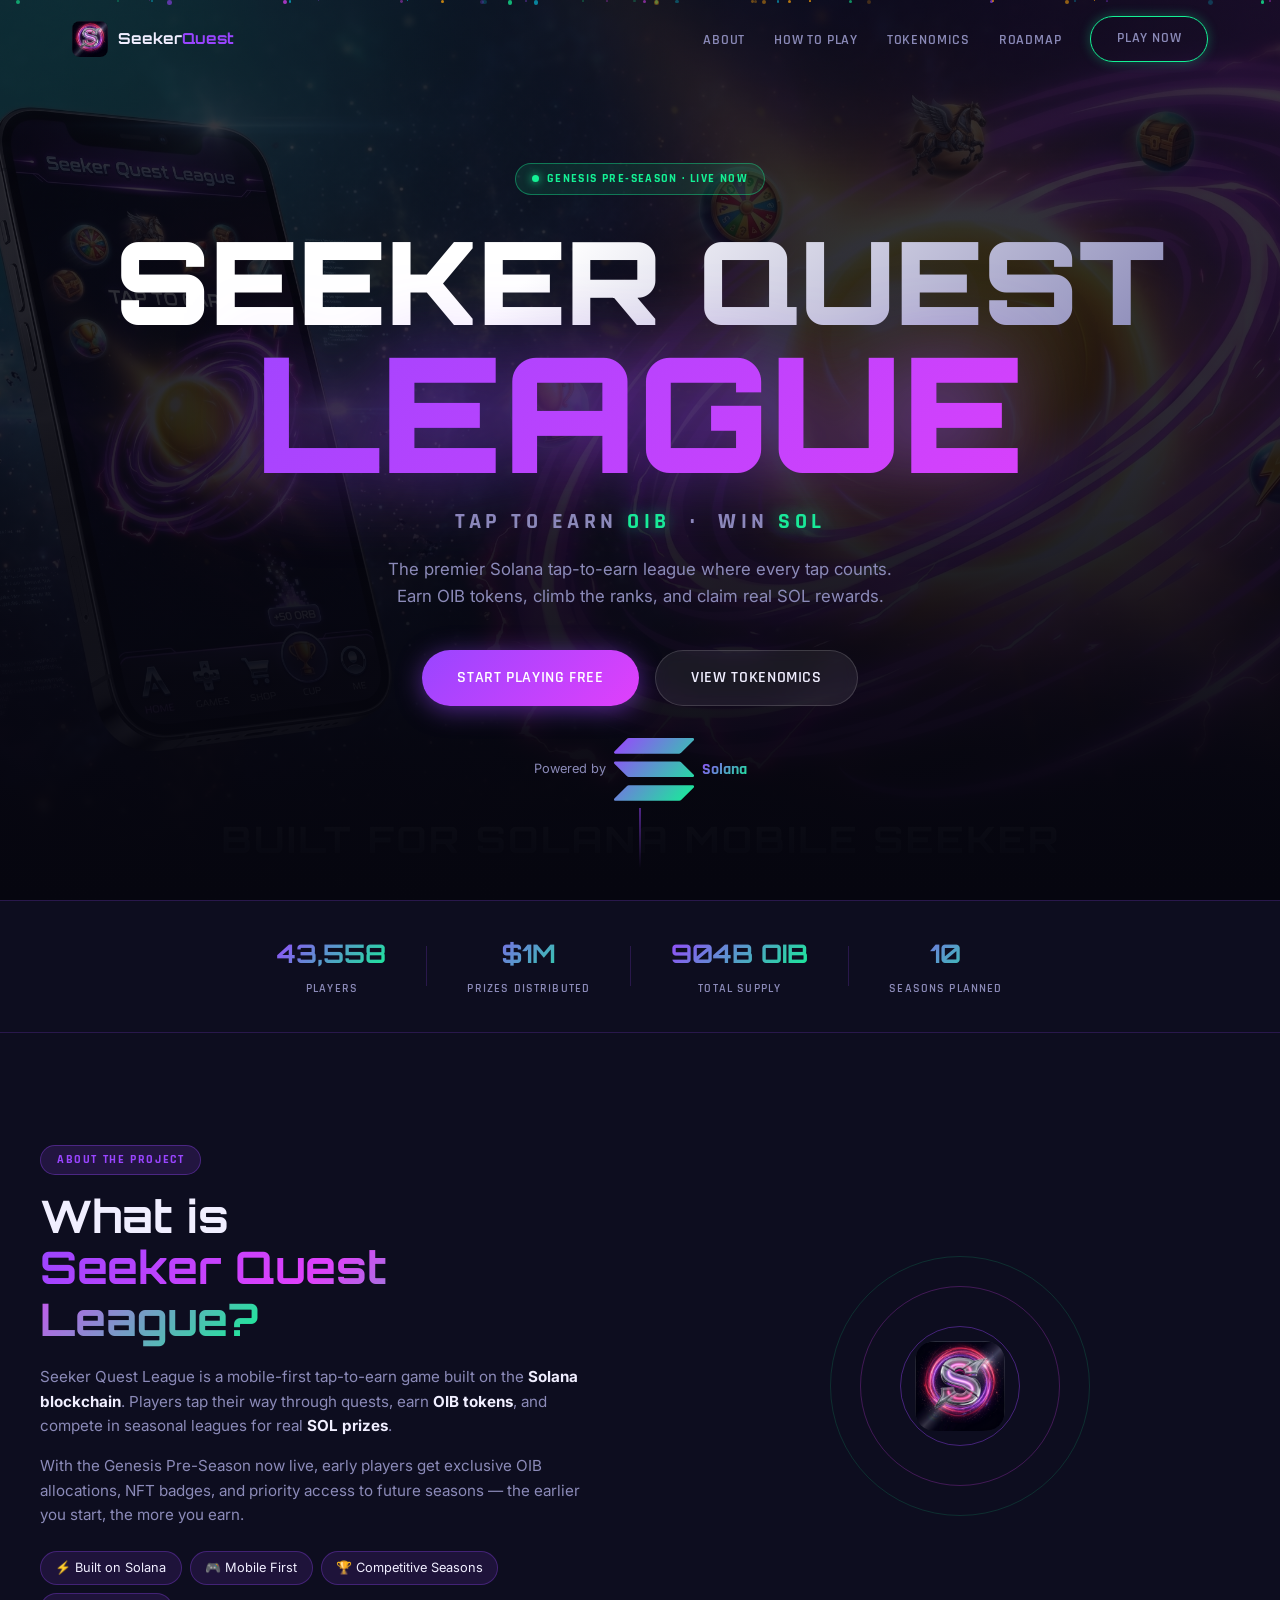
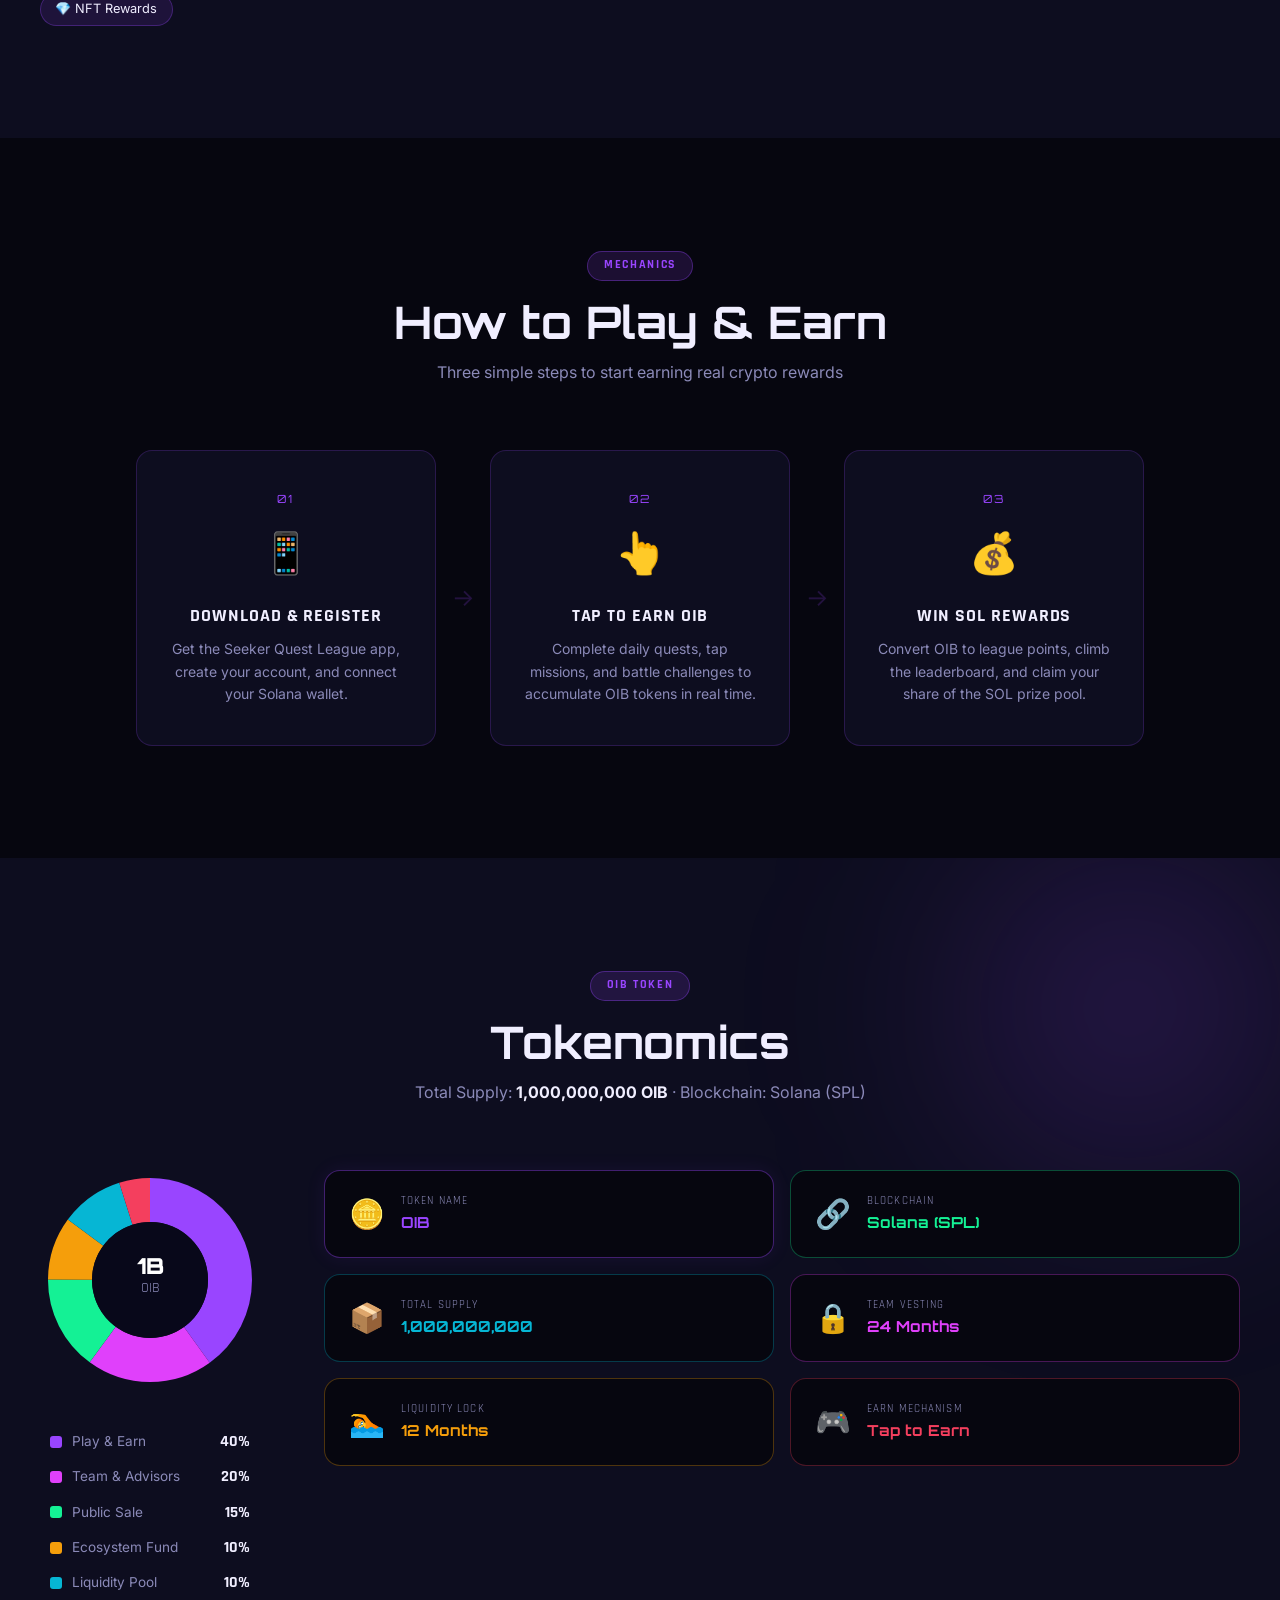
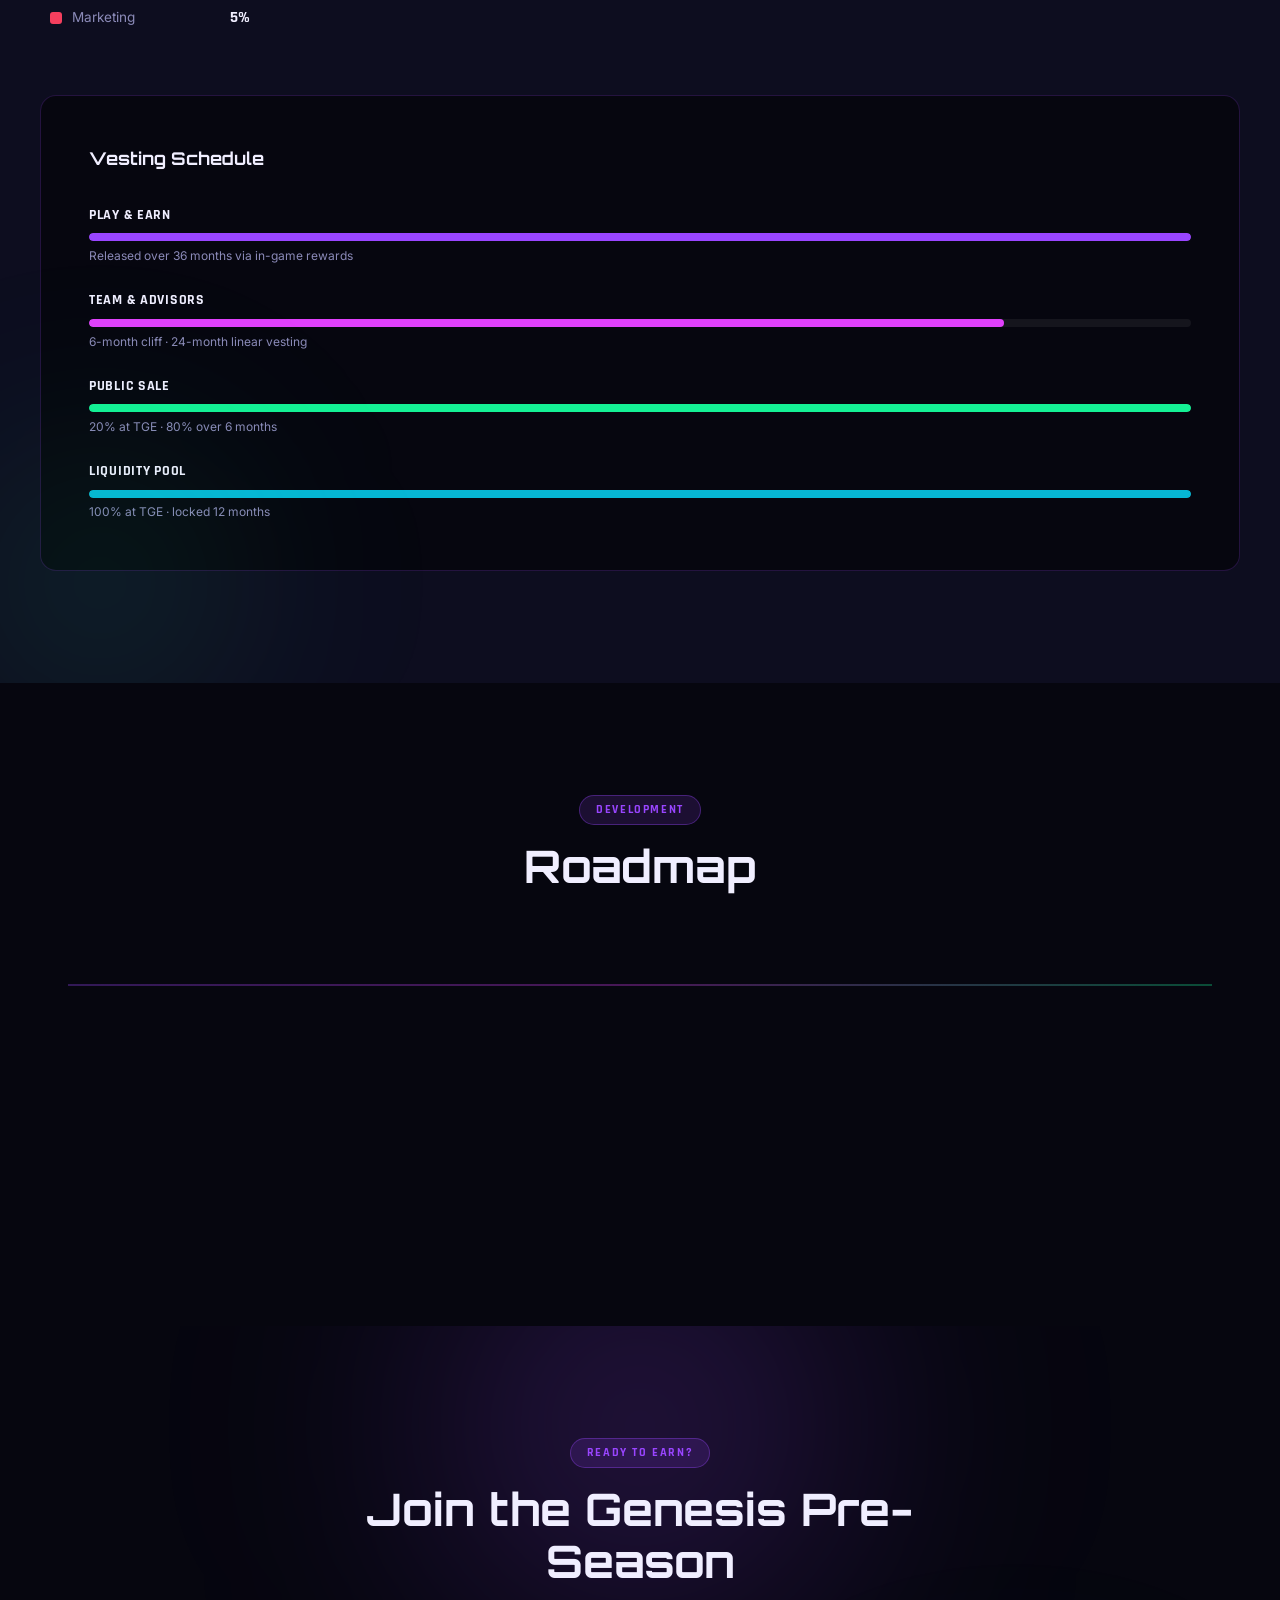
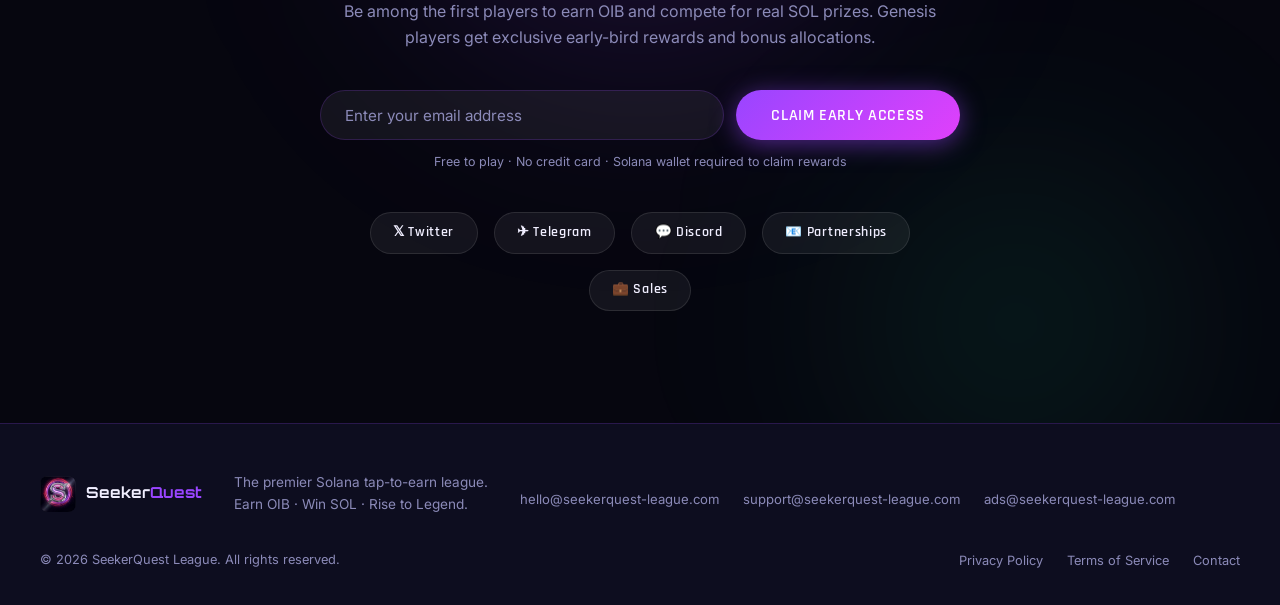
==== index.html @ b0af7372 "feat: add domain emails across all pages" ====
<!DOCTYPE html>
<html lang="en">
<head>
  <meta charset="UTF-8" />
  <meta name="viewport" content="width=device-width, initial-scale=1.0" />
  <title>Seeker Quest League — Tap to Earn OIB · Win SOL</title>
  <meta name="description" content="The premier Solana tap-to-earn league. Earn OIB tokens, win SOL prizes, and conquer the Genesis Pre-Season."/>
  <link rel="icon" href="images/cleaned-cleaned-Gemini_Generated_Image_7m8kwb7m8kwb7m8k.png" type="image/png"/>
  <link rel="stylesheet" href="styles.css" />
  <link rel="preconnect" href="https://fonts.googleapis.com" />
  <link href="https://fonts.googleapis.com/css2?family=Rajdhani:wght@400;500;600;700&family=Orbitron:wght@400;700;900&family=Inter:wght@300;400;500;600&display=swap" rel="stylesheet" />
</head>
<body>

  <!-- NAV -->
  <nav class="nav" id="nav">
    <div class="nav__inner">
      <a class="nav__logo" href="#">
        <img src="images/cleaned-cleaned-Gemini_Generated_Image_7m8kwb7m8kwb7m8k.png" alt="Seeker Quest League" class="nav__logo-img" onerror="this.style.display='none'"/>
        <span class="nav__logo-text">Seeker<strong>Quest</strong></span>
      </a>
      <ul class="nav__links">
        <li><a href="#about">About</a></li>
        <li><a href="#how">How to Play</a></li>
        <li><a href="#tokenomics">Tokenomics</a></li>
        <li><a href="#roadmap">Roadmap</a></li>
        <li><a href="#join" class="btn btn--neon">Play Now</a></li>
      </ul>
      <button class="nav__burger" id="burger" aria-label="Menu">
        <span></span><span></span><span></span>
      </button>
    </div>
    <ul class="nav__mobile" id="mobileMenu">
      <li><a href="#about">About</a></li>
      <li><a href="#how">How to Play</a></li>
      <li><a href="#tokenomics">Tokenomics</a></li>
      <li><a href="#roadmap">Roadmap</a></li>
      <li><a href="#join">Play Now</a></li>
    </ul>
  </nav>

  <!-- HERO -->
  <header class="hero" id="home">
    <div class="hero__bg">
      <video class="hero__banner" autoplay muted loop playsinline poster="images/Gemini_Generated_Image_de8v75de8v75de8v.png">
        <source src="images/second_cinematic_trailer_fo.mp4" type="video/mp4"/>
        <img src="images/Gemini_Generated_Image_de8v75de8v75de8v.png" alt="Seeker Quest League"/>
      </video>
      <div class="hero__overlay"></div>
      <div class="particles" id="particles"></div>
    </div>
    <div class="hero__content">
      <div class="hero__badge">
        <span class="badge-dot"></span>
        Genesis Pre-Season · Live Now
      </div>
      <h1 class="hero__title">
        <span class="hero__title-line1">SEEKER QUEST</span>
        <span class="hero__title-line2">LEAGUE</span>
      </h1>
      <p class="hero__tagline">TAP TO EARN <em>OIB</em> &nbsp;·&nbsp; WIN <em>SOL</em></p>
      <p class="hero__sub">The premier Solana tap-to-earn league where every tap counts.<br/>Earn OIB tokens, climb the ranks, and claim real SOL rewards.</p>
      <div class="hero__actions">
        <a href="#join" class="btn btn--primary btn--lg">Start Playing Free</a>
        <a href="#tokenomics" class="btn btn--glass btn--lg">View Tokenomics</a>
      </div>
      <div class="hero__powered">
        <span>Powered by</span>
        <svg class="solana-logo" viewBox="0 0 397 312" fill="none" xmlns="http://www.w3.org/2000/svg">
          <path d="M64.6 237.9c2.4-2.4 5.7-3.8 9.2-3.8h317.4c5.8 0 8.7 7 4.6 11.1l-62.7 62.7c-2.4 2.4-5.7 3.8-9.2 3.8H6.5c-5.8 0-8.7-7-4.6-11.1l62.7-62.7zM64.6 3.8C67.1 1.4 70.4 0 73.8 0h317.4c5.8 0 8.7 7 4.6 11.1l-62.7 62.7c-2.4 2.4-5.7 3.8-9.2 3.8H6.5c-5.8 0-8.7-7-4.6-11.1L64.6 3.8zM333.1 120.1c-2.4-2.4-5.7-3.8-9.2-3.8H6.5c-5.8 0-8.7 7-4.6 11.1l62.7 62.7c2.4 2.4 5.7 3.8 9.2 3.8h317.4c5.8 0 8.7-7 4.6-11.1l-62.7-62.7z" fill="url(#solGrad)"/>
          <defs>
            <linearGradient id="solGrad" x1="0" y1="0" x2="397" y2="312" gradientUnits="userSpaceOnUse">
              <stop offset="0%" stop-color="#9945FF"/>
              <stop offset="100%" stop-color="#14F195"/>
            </linearGradient>
          </defs>
        </svg>
        <span class="sol-text">Solana</span>
      </div>
    </div>
    <div class="hero__scroll">
      <div class="scroll-line"></div>
    </div>
  </header>

  <!-- STATS BAR -->
  <div class="statsbar">
    <div class="statsbar__inner">
      <div class="statitem">
        <span class="statitem__val" data-target="48200">0</span>
        <span class="statitem__lbl">Players</span>
      </div>
      <div class="statitem__sep"></div>
      <div class="statitem">
        <span class="statitem__val" data-prefix="$" data-target="1200000">0</span>
        <span class="statitem__lbl">Prizes Distributed</span>
      </div>
      <div class="statitem__sep"></div>
      <div class="statitem">
        <span class="statitem__val" data-target="1000000000" data-suffix=" OIB">0</span>
        <span class="statitem__lbl">Total Supply</span>
      </div>
      <div class="statitem__sep"></div>
      <div class="statitem">
        <span class="statitem__val" data-target="12">0</span>
        <span class="statitem__lbl">Seasons Planned</span>
      </div>
    </div>
  </div>

  <!-- ABOUT -->
  <section class="section about" id="about">
    <div class="container">
      <div class="about__grid">
        <div class="about__text">
          <div class="section__tag">About the Project</div>
          <h2 class="section__title">What is<br/><span class="gradient-text">Seeker Quest League?</span></h2>
          <p>Seeker Quest League is a mobile-first tap-to-earn game built on the <strong>Solana blockchain</strong>. Players tap their way through quests, earn <strong>OIB tokens</strong>, and compete in seasonal leagues for real <strong>SOL prizes</strong>.</p>
          <p>With the Genesis Pre-Season now live, early players get exclusive OIB allocations, NFT badges, and priority access to future seasons — the earlier you start, the more you earn.</p>
          <div class="about__chips">
            <span class="chip">⚡ Built on Solana</span>
            <span class="chip">🎮 Mobile First</span>
            <span class="chip">🏆 Competitive Seasons</span>
            <span class="chip">💎 NFT Rewards</span>
          </div>
        </div>
        <div class="about__visual">
          <div class="orbit-card">
            <img src="images/cleaned-cleaned-Gemini_Generated_Image_7m8kwb7m8kwb7m8k.png" alt="Logo" class="orbit-card__logo" onerror="this.replaceWith(document.createTextNode('⬡'))"/>
            <div class="orbit-ring orbit-ring--1"></div>
            <div class="orbit-ring orbit-ring--2"></div>
            <div class="orbit-ring orbit-ring--3"></div>
            <div class="orbit-dot dot--1">🏆</div>
            <div class="orbit-dot dot--2">⚡</div>
            <div class="orbit-dot dot--3">💎</div>
            <div class="orbit-dot dot--4">🚀</div>
          </div>
        </div>
      </div>
    </div>
  </section>

  <!-- HOW TO PLAY -->
  <section class="section how" id="how">
    <div class="container">
      <div class="section__header">
        <div class="section__tag">Mechanics</div>
        <h2 class="section__title">How to Play &amp; Earn</h2>
        <p class="section__desc">Three simple steps to start earning real crypto rewards</p>
      </div>
      <div class="steps">
        <div class="step">
          <div class="step__num">01</div>
          <div class="step__icon">📱</div>
          <h3>Download &amp; Register</h3>
          <p>Get the Seeker Quest League app, create your account, and connect your Solana wallet.</p>
        </div>
        <div class="step__arrow">→</div>
        <div class="step">
          <div class="step__num">02</div>
          <div class="step__icon">👆</div>
          <h3>Tap to Earn OIB</h3>
          <p>Complete daily quests, tap missions, and battle challenges to accumulate OIB tokens in real time.</p>
        </div>
        <div class="step__arrow">→</div>
        <div class="step">
          <div class="step__num">03</div>
          <div class="step__icon">💰</div>
          <h3>Win SOL Rewards</h3>
          <p>Convert OIB to league points, climb the leaderboard, and claim your share of the SOL prize pool.</p>
        </div>
      </div>
    </div>
  </section>

  <!-- TOKENOMICS -->
  <section class="section tokenomics" id="tokenomics">
    <div class="tokenomics__bg">
      <div class="tok-orb tok-orb--1"></div>
      <div class="tok-orb tok-orb--2"></div>
    </div>
    <div class="container">
      <div class="section__header">
        <div class="section__tag">OIB Token</div>
        <h2 class="section__title">Tokenomics</h2>
        <p class="section__desc">Total Supply: <strong>1,000,000,000 OIB</strong> · Blockchain: Solana (SPL)</p>
      </div>

      <div class="tok__grid">
        <!-- Pie Chart -->
        <div class="tok__chart-wrap">
          <div class="tok__chart">
            <svg viewBox="0 0 220 220" class="pie-svg">
              <!-- Play & Earn 40% -->
              <circle class="pie-seg" cx="110" cy="110" r="80"
                stroke="#9945FF" stroke-width="44"
                stroke-dasharray="200.96 502.4"
                stroke-dashoffset="0"
                transform="rotate(-90 110 110)"/>
              <!-- Team 20% -->
              <circle class="pie-seg" cx="110" cy="110" r="80"
                stroke="#e040fb" stroke-width="44"
                stroke-dasharray="100.48 502.4"
                stroke-dashoffset="-200.96"
                transform="rotate(-90 110 110)"/>
              <!-- Public Sale 15% -->
              <circle class="pie-seg" cx="110" cy="110" r="80"
                stroke="#14F195" stroke-width="44"
                stroke-dasharray="75.36 502.4"
                stroke-dashoffset="-301.44"
                transform="rotate(-90 110 110)"/>
              <!-- Ecosystem 10% -->
              <circle class="pie-seg" cx="110" cy="110" r="80"
                stroke="#f59e0b" stroke-width="44"
                stroke-dasharray="50.24 502.4"
                stroke-dashoffset="-376.8"
                transform="rotate(-90 110 110)"/>
              <!-- Liquidity 10% -->
              <circle class="pie-seg" cx="110" cy="110" r="80"
                stroke="#06b6d4" stroke-width="44"
                stroke-dasharray="50.24 502.4"
                stroke-dashoffset="-427.04"
                transform="rotate(-90 110 110)"/>
              <!-- Marketing 5% -->
              <circle class="pie-seg" cx="110" cy="110" r="80"
                stroke="#f43f5e" stroke-width="44"
                stroke-dasharray="25.12 502.4"
                stroke-dashoffset="-477.28"
                transform="rotate(-90 110 110)"/>
              <!-- Center -->
              <circle cx="110" cy="110" r="58" fill="#08081a"/>
              <text x="110" y="104" text-anchor="middle" class="pie-label-main">1B</text>
              <text x="110" y="122" text-anchor="middle" class="pie-label-sub">OIB</text>
            </svg>
          </div>
          <div class="tok__legend">
            <div class="legend-item"><span class="legend-dot" style="background:#9945FF"></span><span>Play &amp; Earn</span><strong>40%</strong></div>
            <div class="legend-item"><span class="legend-dot" style="background:#e040fb"></span><span>Team &amp; Advisors</span><strong>20%</strong></div>
            <div class="legend-item"><span class="legend-dot" style="background:#14F195"></span><span>Public Sale</span><strong>15%</strong></div>
            <div class="legend-item"><span class="legend-dot" style="background:#f59e0b"></span><span>Ecosystem Fund</span><strong>10%</strong></div>
            <div class="legend-item"><span class="legend-dot" style="background:#06b6d4"></span><span>Liquidity Pool</span><strong>10%</strong></div>
            <div class="legend-item"><span class="legend-dot" style="background:#f43f5e"></span><span>Marketing</span><strong>5%</strong></div>
          </div>
        </div>

        <!-- Metrics Cards -->
        <div class="tok__metrics">
          <div class="tok-card tok-card--purple">
            <div class="tok-card__icon">🪙</div>
            <div class="tok-card__body">
              <div class="tok-card__label">Token Name</div>
              <div class="tok-card__val">OIB</div>
            </div>
          </div>
          <div class="tok-card tok-card--green">
            <div class="tok-card__icon">🔗</div>
            <div class="tok-card__body">
              <div class="tok-card__label">Blockchain</div>
              <div class="tok-card__val">Solana (SPL)</div>
            </div>
          </div>
          <div class="tok-card tok-card--cyan">
            <div class="tok-card__icon">📦</div>
            <div class="tok-card__body">
              <div class="tok-card__label">Total Supply</div>
              <div class="tok-card__val">1,000,000,000</div>
            </div>
          </div>
          <div class="tok-card tok-card--pink">
            <div class="tok-card__icon">🔒</div>
            <div class="tok-card__body">
              <div class="tok-card__label">Team Vesting</div>
              <div class="tok-card__val">24 Months</div>
            </div>
          </div>
          <div class="tok-card tok-card--gold">
            <div class="tok-card__icon">🏊</div>
            <div class="tok-card__body">
              <div class="tok-card__label">Liquidity Lock</div>
              <div class="tok-card__val">12 Months</div>
            </div>
          </div>
          <div class="tok-card tok-card--red">
            <div class="tok-card__icon">🎮</div>
            <div class="tok-card__body">
              <div class="tok-card__label">Earn Mechanism</div>
              <div class="tok-card__val">Tap to Earn</div>
            </div>
          </div>
        </div>
      </div>

      <!-- Vesting Timeline -->
      <div class="vesting">
        <h3 class="vesting__title">Vesting Schedule</h3>
        <div class="vesting__bars">
          <div class="vbar">
            <div class="vbar__label">Play &amp; Earn</div>
            <div class="vbar__track">
              <div class="vbar__fill" style="width:100%;background:#9945FF" data-width="100"></div>
            </div>
            <div class="vbar__note">Released over 36 months via in-game rewards</div>
          </div>
          <div class="vbar">
            <div class="vbar__label">Team &amp; Advisors</div>
            <div class="vbar__track">
              <div class="vbar__fill" style="width:0%;background:#e040fb" data-width="83"></div>
            </div>
            <div class="vbar__note">6-month cliff · 24-month linear vesting</div>
          </div>
          <div class="vbar">
            <div class="vbar__label">Public Sale</div>
            <div class="vbar__track">
              <div class="vbar__fill" style="width:0%;background:#14F195" data-width="100"></div>
            </div>
            <div class="vbar__note">20% at TGE · 80% over 6 months</div>
          </div>
          <div class="vbar">
            <div class="vbar__label">Liquidity Pool</div>
            <div class="vbar__track">
              <div class="vbar__fill" style="width:0%;background:#06b6d4" data-width="100"></div>
            </div>
            <div class="vbar__note">100% at TGE · locked 12 months</div>
          </div>
        </div>
      </div>
    </div>
  </section>

  <!-- ROADMAP -->
  <section class="section roadmap" id="roadmap">
    <div class="container">
      <div class="section__header">
        <div class="section__tag">Development</div>
        <h2 class="section__title">Roadmap</h2>
      </div>
      <div class="timeline">
        <div class="tl-item tl-item--done">
          <div class="tl-dot"></div>
          <div class="tl-content">
            <div class="tl-phase">Q1 2026</div>
            <h4>Genesis Pre-Season</h4>
            <ul>
              <li>App launch on iOS &amp; Android</li>
              <li>Tap-to-Earn core mechanics live</li>
              <li>OIB token deployment on Solana</li>
              <li>First 50K players onboarded</li>
            </ul>
          </div>
        </div>
        <div class="tl-item tl-item--active">
          <div class="tl-dot"></div>
          <div class="tl-content">
            <div class="tl-phase">Q2 2026</div>
            <h4>Season 1 · League Wars</h4>
            <ul>
              <li>Competitive league system</li>
              <li>SOL prize pool ($100K)</li>
              <li>NFT reward badges</li>
              <li>Guild &amp; team features</li>
            </ul>
          </div>
        </div>
        <div class="tl-item">
          <div class="tl-dot"></div>
          <div class="tl-content">
            <div class="tl-phase">Q3 2026</div>
            <h4>DEX Listing &amp; IDO</h4>
            <ul>
              <li>OIB public sale / IDO</li>
              <li>Raydium &amp; Jupiter listing</li>
              <li>Staking &amp; governance</li>
              <li>Cross-chain bridge</li>
            </ul>
          </div>
        </div>
        <div class="tl-item">
          <div class="tl-dot"></div>
          <div class="tl-content">
            <div class="tl-phase">Q4 2026</div>
            <h4>Ecosystem Expansion</h4>
            <ul>
              <li>Marketplace for NFTs</li>
              <li>Partner integrations</li>
              <li>DAO governance launch</li>
              <li>Season 2 &amp; beyond</li>
            </ul>
          </div>
        </div>
      </div>
    </div>
  </section>

  <!-- JOIN CTA -->
  <section class="section cta" id="join">
    <div class="cta__bg">
      <div class="cta-orb cta-orb--1"></div>
      <div class="cta-orb cta-orb--2"></div>
    </div>
    <div class="container">
      <div class="cta__inner">
        <div class="section__tag">Ready to Earn?</div>
        <h2 class="section__title">Join the Genesis Pre-Season</h2>
        <p>Be among the first players to earn OIB and compete for real SOL prizes. Genesis players get exclusive early-bird rewards and bonus allocations.</p>
        <form class="cta__form" id="joinForm">
          <input type="email" placeholder="Enter your email address" class="input" required />
          <button type="submit" class="btn btn--primary btn--lg">Claim Early Access</button>
        </form>
        <p class="cta__note">Free to play · No credit card · Solana wallet required to claim rewards</p>
        <div class="cta__success" id="formSuccess">
          🎉 You're in! Check your inbox for your Genesis Seeker invite.
        </div>
        <div class="cta__socials">
          <a href="#" class="social-btn">𝕏 Twitter</a>
          <a href="#" class="social-btn">✈ Telegram</a>
          <a href="#" class="social-btn">💬 Discord</a>
          <a href="mailto:ads@seekerquest-league.com" class="social-btn">📧 Partnerships</a>
          <a href="mailto:sales@seekerquest-league.com" class="social-btn">💼 Sales</a>
        </div>
      </div>
    </div>
  </section>

  <!-- FOOTER -->
  <footer class="footer">
    <div class="container">
      <div class="footer__top">
        <a class="nav__logo" href="#">
          <img src="images/cleaned-cleaned-Gemini_Generated_Image_7m8kwb7m8kwb7m8k.png" alt="Logo" class="nav__logo-img" onerror="this.style.display='none'"/>
          <span class="nav__logo-text">Seeker<strong>Quest</strong></span>
        </a>
        <p class="footer__desc">The premier Solana tap-to-earn league.<br/>Earn OIB · Win SOL · Rise to Legend.</p>
        <div class="footer__emails">
          <a href="mailto:hello@seekerquest-league.com">hello@seekerquest-league.com</a>
          <a href="mailto:support@seekerquest-league.com">support@seekerquest-league.com</a>
          <a href="mailto:ads@seekerquest-league.com">ads@seekerquest-league.com</a>
        </div>
      </div>
      <div class="footer__bottom">
        <p class="footer__copy">© 2026 SeekerQuest League. All rights reserved.</p>
        <ul class="footer__links">
          <li><a href="privacy.html">Privacy Policy</a></li>
          <li><a href="#">Terms of Service</a></li>
          <li><a href="mailto:hello@seekerquest-league.com">Contact</a></li>
        </ul>
      </div>
    </div>
  </footer>

  <script src="script.js"></script>
</body>
</html>
---- styles.css ----
/* ── Reset & Base ── */
*, *::before, *::after { box-sizing: border-box; margin: 0; padding: 0; }

:root {
  --bg:         #06060f;
  --surface:    #0d0d1f;
  --surface2:   #12122a;
  --border:     rgba(153,69,255,.2);
  --purple:     #9945FF;
  --pink:       #e040fb;
  --green:      #14F195;
  --cyan:       #06b6d4;
  --gold:       #f59e0b;
  --red:        #f43f5e;
  --text:       #f0eeff;
  --muted:      #8b8ab8;
  --radius:     16px;
  --tr:         .3s cubic-bezier(.4,0,.2,1);
}

html { scroll-behavior: smooth; }
body { font-family: 'Inter', sans-serif; background: var(--bg); color: var(--text); line-height: 1.6; overflow-x: hidden; }
a { text-decoration: none; color: inherit; }
ul { list-style: none; }

/* ── Utility ── */
.container { width: min(1200px, 100% - 2.5rem); margin-inline: auto; }
.gradient-text { background: linear-gradient(135deg, var(--purple), var(--pink), var(--green)); -webkit-background-clip: text; -webkit-text-fill-color: transparent; background-clip: text; }

/* ── Buttons ── */
.btn { display: inline-flex; align-items: center; gap: .5rem; padding: .7rem 1.6rem; border-radius: 9999px; font-size: .9rem; font-weight: 600; letter-spacing: .04em; cursor: pointer; border: none; transition: var(--tr); font-family: 'Rajdhani', sans-serif; text-transform: uppercase; }
.btn--primary { background: linear-gradient(135deg, var(--purple), var(--pink)); color: #fff; box-shadow: 0 4px 24px rgba(153,69,255,.5); }
.btn--primary:hover { transform: translateY(-2px); box-shadow: 0 8px 40px rgba(153,69,255,.7); }
.btn--glass { background: rgba(255,255,255,.07); color: var(--text); border: 1.5px solid rgba(255,255,255,.15); backdrop-filter: blur(8px); }
.btn--glass:hover { background: rgba(255,255,255,.12); }
.btn--neon { background: transparent; color: var(--green); border: 1.5px solid var(--green); box-shadow: 0 0 12px rgba(20,241,149,.3); }
.btn--neon:hover { background: var(--green); color: #000; box-shadow: 0 0 24px rgba(20,241,149,.6); }
.btn--lg { padding: .9rem 2.2rem; font-size: 1rem; }

/* ── Section ── */
.section { padding: 7rem 0; }
.section__header { text-align: center; margin-bottom: 4rem; }
.section__tag { display: inline-block; padding: .3rem 1rem; border-radius: 9999px; background: rgba(153,69,255,.15); border: 1px solid rgba(153,69,255,.35); color: var(--purple); font-size: .72rem; font-weight: 700; letter-spacing: .14em; text-transform: uppercase; margin-bottom: 1rem; font-family: 'Rajdhani', sans-serif; }
.section__title { font-family: 'Orbitron', sans-serif; font-size: clamp(1.8rem, 4vw, 2.8rem); font-weight: 700; line-height: 1.15; margin-bottom: .75rem; }
.section__desc { color: var(--muted); max-width: 520px; margin-inline: auto; }
.section__desc strong { color: var(--text); }

/* ── Nav ── */
.nav { position: fixed; top: 0; left: 0; right: 0; z-index: 100; transition: background var(--tr), box-shadow var(--tr); }
.nav.scrolled { background: rgba(6,6,15,.9); backdrop-filter: blur(20px); box-shadow: 0 1px 0 rgba(255,255,255,.05); }
.nav__inner { display: flex; align-items: center; justify-content: space-between; padding: 1rem 2rem; max-width: 1200px; margin-inline: auto; }
.nav__logo { display: flex; align-items: center; gap: .6rem; }
.nav__logo-img { width: 36px; height: 36px; border-radius: 8px; object-fit: cover; }
.nav__logo-text { font-family: 'Orbitron', sans-serif; font-size: .95rem; font-weight: 700; }
.nav__logo-text strong { color: var(--purple); }
.nav__links { display: flex; align-items: center; gap: 1.8rem; }
.nav__links a { font-size: .85rem; color: var(--muted); transition: color var(--tr); font-family: 'Rajdhani', sans-serif; font-weight: 600; letter-spacing: .06em; text-transform: uppercase; }
.nav__links a:hover { color: var(--text); }
.nav__burger { display: none; flex-direction: column; gap: 5px; background: none; border: none; cursor: pointer; padding: .5rem; }
.nav__burger span { display: block; width: 24px; height: 2px; background: var(--text); border-radius: 2px; transition: var(--tr); }
.nav__mobile { display: none; flex-direction: column; background: rgba(6,6,15,.97); padding: 1rem 2rem 1.5rem; }
.nav__mobile li a { display: block; padding: .75rem 0; border-bottom: 1px solid rgba(255,255,255,.06); color: var(--muted); font-family: 'Rajdhani', sans-serif; font-weight: 600; }
.nav__mobile.open { display: flex; }

/* ── Hero ── */
.hero { position: relative; min-height: 100vh; display: flex; align-items: center; justify-content: center; text-align: center; overflow: hidden; }
.hero__bg { position: absolute; inset: 0; }
.hero__banner { position: absolute; inset: 0; width: 100%; height: 100%; object-fit: cover; object-position: center; opacity: .35; }
.hero__overlay { position: absolute; inset: 0; background: linear-gradient(to bottom, rgba(6,6,15,.4) 0%, rgba(6,6,15,.6) 50%, rgba(6,6,15,1) 100%); }

/* Particles */
.particles { position: absolute; inset: 0; pointer-events: none; }
.particle { position: absolute; border-radius: 50%; animation: particle-float linear infinite; }

@keyframes particle-float { 0% { transform: translateY(100vh) scale(0); opacity: 0; } 10% { opacity: 1; } 90% { opacity: 1; } 100% { transform: translateY(-100px) scale(1); opacity: 0; } }

.hero__content { position: relative; z-index: 1; padding: 6rem 1rem 2rem; }
.hero__badge { display: inline-flex; align-items: center; gap: .5rem; padding: .35rem 1rem; border-radius: 9999px; background: rgba(20,241,149,.1); border: 1px solid rgba(20,241,149,.4); color: var(--green); font-size: .72rem; font-weight: 700; letter-spacing: .12em; text-transform: uppercase; margin-bottom: 2rem; font-family: 'Rajdhani', sans-serif; }
.badge-dot { width: 7px; height: 7px; border-radius: 50%; background: var(--green); box-shadow: 0 0 8px var(--green); animation: pulse-dot 1.5s ease infinite; }
@keyframes pulse-dot { 0%,100%{ opacity:1; transform:scale(1); } 50%{ opacity:.4; transform:scale(.7); } }

.hero__title { font-family: 'Orbitron', sans-serif; font-weight: 900; line-height: .95; margin-bottom: 1rem; }
.hero__title-line1 { display: block; font-size: clamp(2.5rem, 9vw, 7.5rem); background: linear-gradient(135deg, #fff 40%, var(--muted) 100%); -webkit-background-clip: text; -webkit-text-fill-color: transparent; background-clip: text; }
.hero__title-line2 { display: block; font-size: clamp(3rem, 13vw, 10rem); background: linear-gradient(135deg, var(--purple), var(--pink)); -webkit-background-clip: text; -webkit-text-fill-color: transparent; background-clip: text; text-shadow: none; filter: drop-shadow(0 0 40px rgba(153,69,255,.6)); }

.hero__tagline { font-family: 'Rajdhani', sans-serif; font-size: clamp(1rem, 2.5vw, 1.4rem); font-weight: 700; letter-spacing: .2em; text-transform: uppercase; color: var(--muted); margin-bottom: 1rem; }
.hero__tagline em { font-style: normal; color: var(--green); text-shadow: 0 0 16px rgba(20,241,149,.6); }
.hero__sub { font-size: clamp(.9rem, 1.5vw, 1.05rem); color: var(--muted); max-width: 560px; margin: 0 auto 2.5rem; }
.hero__actions { display: flex; gap: 1rem; justify-content: center; flex-wrap: wrap; margin-bottom: 2rem; }
.hero__powered { display: flex; align-items: center; justify-content: center; gap: .5rem; color: var(--muted); font-size: .8rem; }
.solana-logo { width: 80px; }
.sol-text { font-family: 'Rajdhani', sans-serif; font-weight: 700; font-size: 1rem; background: linear-gradient(135deg, #9945FF, #14F195); -webkit-background-clip: text; -webkit-text-fill-color: transparent; background-clip: text; }

.hero__scroll { position: absolute; bottom: 2rem; left: 50%; transform: translateX(-50%); }
.scroll-line { width: 1px; height: 60px; background: linear-gradient(to bottom, var(--purple), transparent); animation: scroll-anim 2s ease-in-out infinite; }
@keyframes scroll-anim { 0%{transform:scaleY(0);transform-origin:top;opacity:1;} 50%{transform:scaleY(1);transform-origin:top;} 51%{transform-origin:bottom;} 100%{transform:scaleY(0);transform-origin:bottom;opacity:0;} }

/* ── Stats Bar ── */
.statsbar { background: var(--surface); border-top: 1px solid var(--border); border-bottom: 1px solid var(--border); padding: 1.5rem 0; }
.statsbar__inner { display: flex; align-items: center; justify-content: center; flex-wrap: wrap; gap: 1rem; max-width: 1200px; margin-inline: auto; padding: 0 2rem; }
.statitem { text-align: center; padding: .5rem 1.5rem; }
.statitem__val { display: block; font-family: 'Orbitron', sans-serif; font-size: 1.6rem; font-weight: 700; background: linear-gradient(135deg, var(--purple), var(--green)); -webkit-background-clip: text; -webkit-text-fill-color: transparent; background-clip: text; }
.statitem__lbl { font-size: .72rem; color: var(--muted); letter-spacing: .1em; text-transform: uppercase; font-family: 'Rajdhani', sans-serif; font-weight: 600; }
.statitem__sep { width: 1px; height: 40px; background: var(--border); }

/* ── About ── */
.about { background: var(--surface); }
.about__grid { display: grid; grid-template-columns: 1fr 1fr; gap: 5rem; align-items: center; }
.about__text .section__tag { display: inline-block; }
.about__text h2 { text-align: left; margin-bottom: 1.25rem; }
.about__text p { color: var(--muted); margin-bottom: 1rem; font-size: .95rem; }
.about__text p strong { color: var(--text); }
.about__chips { display: flex; flex-wrap: wrap; gap: .5rem; margin-top: 1.5rem; }
.chip { padding: .35rem .9rem; border-radius: 9999px; background: rgba(153,69,255,.12); border: 1px solid rgba(153,69,255,.3); font-size: .8rem; color: var(--text); }

/* Orbit */
.about__visual { display: flex; justify-content: center; align-items: center; }
.orbit-card { position: relative; width: 260px; height: 260px; display: flex; align-items: center; justify-content: center; }
.orbit-card__logo { width: 90px; height: 90px; border-radius: 20px; position: relative; z-index: 2; animation: float 4s ease-in-out infinite; }
.orbit-ring { position: absolute; border-radius: 50%; border: 1px solid rgba(153,69,255,.3); }
.orbit-ring--1 { width: 120px; height: 120px; border-color: rgba(153,69,255,.4); animation: spin-ring 8s linear infinite; }
.orbit-ring--2 { width: 200px; height: 200px; border-color: rgba(224,64,251,.25); animation: spin-ring 14s linear infinite reverse; }
.orbit-ring--3 { width: 260px; height: 260px; border-color: rgba(20,241,149,.15); animation: spin-ring 20s linear infinite; }
.orbit-dot { position: absolute; font-size: 1.4rem; animation: orbit-dot 8s linear infinite; }
.dot--1 { animation-duration: 8s; }
.dot--2 { animation-duration: 12s; animation-delay: -3s; }
.dot--3 { animation-duration: 10s; animation-delay: -5s; }
.dot--4 { animation-duration: 14s; animation-delay: -7s; }

@keyframes spin-ring { to { transform: rotate(360deg); } }
@keyframes float { 0%,100%{transform:translateY(0);} 50%{transform:translateY(-12px);} }
@keyframes orbit-dot {
  0%   { transform: rotate(0deg)   translateX(100px) rotate(0deg); }
  100% { transform: rotate(360deg) translateX(100px) rotate(-360deg); }
}

/* ── How to Play ── */
.how { background: var(--bg); }
.steps { display: flex; align-items: flex-start; justify-content: center; gap: 1rem; flex-wrap: wrap; }
.step { flex: 1 1 260px; max-width: 300px; padding: 2.5rem 2rem; border-radius: var(--radius); background: var(--surface); border: 1px solid var(--border); text-align: center; position: relative; transition: transform var(--tr), box-shadow var(--tr); }
.step:hover { transform: translateY(-6px); box-shadow: 0 12px 40px rgba(153,69,255,.2); }
.step__num { font-family: 'Orbitron', sans-serif; font-size: .7rem; color: var(--purple); letter-spacing: .2em; margin-bottom: .75rem; }
.step__icon { font-size: 2.5rem; margin-bottom: 1rem; }
.step h3 { font-family: 'Rajdhani', sans-serif; font-size: 1.15rem; font-weight: 700; letter-spacing: .05em; margin-bottom: .5rem; text-transform: uppercase; }
.step p { color: var(--muted); font-size: .875rem; }
.step__arrow { font-size: 1.5rem; color: var(--border); align-self: center; margin-top: 0; }

/* ── Tokenomics ── */
.tokenomics { background: var(--surface); position: relative; overflow: hidden; }
.tokenomics__bg { position: absolute; inset: 0; pointer-events: none; }
.tok-orb { position: absolute; border-radius: 50%; filter: blur(100px); }
.tok-orb--1 { width: 500px; height: 500px; background: radial-gradient(circle, rgba(153,69,255,.25), transparent 70%); top: -100px; right: -100px; }
.tok-orb--2 { width: 400px; height: 400px; background: radial-gradient(circle, rgba(20,241,149,.15), transparent 70%); bottom: -100px; left: -100px; }

.tok__grid { display: grid; grid-template-columns: auto 1fr; gap: 4rem; align-items: start; margin-bottom: 4rem; }

/* Pie */
.tok__chart-wrap { display: flex; flex-direction: column; align-items: center; gap: 2rem; }
.tok__chart { position: relative; }
.pie-svg { width: 220px; height: 220px; }
.pie-seg { fill: none; transition: stroke-dasharray .8s ease; }
.pie-label-main { font-family: 'Orbitron', sans-serif; font-size: 22px; font-weight: 900; fill: #fff; }
.pie-label-sub { font-family: 'Rajdhani', sans-serif; font-size: 14px; fill: var(--muted); }
.tok__legend { display: flex; flex-direction: column; gap: .6rem; min-width: 200px; }
.legend-item { display: flex; align-items: center; gap: .6rem; font-size: .85rem; }
.legend-item span:nth-child(2) { flex: 1; color: var(--muted); }
.legend-item strong { color: var(--text); font-family: 'Rajdhani', sans-serif; font-size: 1rem; }
.legend-dot { width: 12px; height: 12px; border-radius: 3px; flex-shrink: 0; }

/* Metrics Cards */
.tok__metrics { display: grid; grid-template-columns: repeat(2, 1fr); gap: 1rem; }
.tok-card { display: flex; align-items: center; gap: 1rem; padding: 1.25rem 1.5rem; border-radius: var(--radius); background: var(--bg); border: 1px solid var(--border); transition: transform var(--tr), box-shadow var(--tr); }
.tok-card:hover { transform: translateY(-3px); }
.tok-card__icon { font-size: 1.8rem; }
.tok-card__label { font-size: .7rem; color: var(--muted); letter-spacing: .1em; text-transform: uppercase; font-family: 'Rajdhani', sans-serif; }
.tok-card__val { font-family: 'Orbitron', sans-serif; font-size: .95rem; font-weight: 700; }
.tok-card--purple { border-color: rgba(153,69,255,.4); box-shadow: 0 0 20px rgba(153,69,255,.08); }
.tok-card--purple .tok-card__val { color: var(--purple); }
.tok-card--green { border-color: rgba(20,241,149,.3); }
.tok-card--green .tok-card__val { color: var(--green); }
.tok-card--cyan { border-color: rgba(6,182,212,.3); }
.tok-card--cyan .tok-card__val { color: var(--cyan); }
.tok-card--pink { border-color: rgba(224,64,251,.3); }
.tok-card--pink .tok-card__val { color: var(--pink); }
.tok-card--gold { border-color: rgba(245,158,11,.3); }
.tok-card--gold .tok-card__val { color: var(--gold); }
.tok-card--red { border-color: rgba(244,63,94,.3); }
.tok-card--red .tok-card__val { color: var(--red); }

/* Vesting */
.vesting { padding: 3rem; background: var(--bg); border-radius: var(--radius); border: 1px solid var(--border); }
.vesting__title { font-family: 'Orbitron', sans-serif; font-size: 1.1rem; margin-bottom: 2rem; }
.vesting__bars { display: flex; flex-direction: column; gap: 1.5rem; }
.vbar__label { font-family: 'Rajdhani', sans-serif; font-weight: 700; font-size: .9rem; letter-spacing: .05em; text-transform: uppercase; margin-bottom: .4rem; display: flex; justify-content: space-between; }
.vbar__track { height: 8px; background: rgba(255,255,255,.06); border-radius: 9999px; overflow: hidden; margin-bottom: .3rem; }
.vbar__fill { height: 100%; border-radius: 9999px; width: 0; transition: width 1.2s ease; }
.vbar__note { font-size: .75rem; color: var(--muted); }

/* ── Roadmap ── */
.roadmap { background: var(--bg); }
.timeline { display: flex; gap: 0; position: relative; }
.timeline::before { content: ''; position: absolute; top: 28px; left: 28px; right: 28px; height: 2px; background: linear-gradient(90deg, var(--purple), var(--pink), var(--green)); opacity: .3; z-index: 0; }
.tl-item { flex: 1; padding: 0 1rem; position: relative; }
.tl-dot { width: 14px; height: 14px; border-radius: 50%; background: var(--surface); border: 2px solid var(--border); margin: 0 auto 1.5rem; position: relative; z-index: 1; }
.tl-item--done .tl-dot { background: var(--green); border-color: var(--green); box-shadow: 0 0 12px rgba(20,241,149,.6); }
.tl-item--active .tl-dot { background: var(--purple); border-color: var(--purple); box-shadow: 0 0 12px rgba(153,69,255,.7); animation: pulse-dot 2s ease infinite; }
.tl-content { padding: 1.5rem; background: var(--surface); border-radius: var(--radius); border: 1px solid var(--border); }
.tl-item--done .tl-content { border-color: rgba(20,241,149,.25); }
.tl-item--active .tl-content { border-color: rgba(153,69,255,.4); background: rgba(153,69,255,.05); }
.tl-phase { font-family: 'Orbitron', sans-serif; font-size: .65rem; color: var(--muted); letter-spacing: .15em; margin-bottom: .5rem; text-transform: uppercase; }
.tl-item--done .tl-phase { color: var(--green); }
.tl-item--active .tl-phase { color: var(--purple); }
.tl-content h4 { font-family: 'Rajdhani', sans-serif; font-size: 1rem; font-weight: 700; letter-spacing: .06em; text-transform: uppercase; margin-bottom: .75rem; }
.tl-content ul { list-style: none; }
.tl-content li { font-size: .8rem; color: var(--muted); padding: .2rem 0; }
.tl-content li::before { content: '▸ '; color: var(--purple); }
.tl-item--done li::before { color: var(--green); }

/* ── CTA ── */
.cta { position: relative; overflow: hidden; text-align: center; }
.cta__bg { position: absolute; inset: 0; pointer-events: none; }
.cta-orb { position: absolute; border-radius: 50%; filter: blur(120px); }
.cta-orb--1 { width: 600px; height: 600px; background: radial-gradient(circle, rgba(153,69,255,.3), transparent 70%); top: -200px; left: 50%; transform: translateX(-50%); }
.cta-orb--2 { width: 400px; height: 400px; background: radial-gradient(circle, rgba(20,241,149,.2), transparent 70%); bottom: -100px; right: 5%; }
.cta__inner { position: relative; z-index: 1; max-width: 640px; margin-inline: auto; }
.cta__inner h2 { margin-bottom: .75rem; }
.cta__inner > p { color: var(--muted); margin-bottom: 2.5rem; }
.cta__form { display: flex; gap: .75rem; flex-wrap: wrap; justify-content: center; margin-bottom: .75rem; }
.input { flex: 1 1 280px; padding: .9rem 1.5rem; border-radius: 9999px; background: rgba(255,255,255,.06); border: 1.5px solid var(--border); color: var(--text); font-size: .95rem; outline: none; transition: border-color var(--tr); font-family: 'Inter', sans-serif; }
.input:focus { border-color: var(--purple); }
.input::placeholder { color: var(--muted); }
.cta__note { font-size: .78rem; color: var(--muted); margin-bottom: 2rem; }
.cta__success { display: none; padding: 1rem 2rem; border-radius: var(--radius); background: rgba(20,241,149,.1); border: 1px solid rgba(20,241,149,.4); color: var(--text); margin-bottom: 1.5rem; }
.cta__socials { display: flex; gap: 1rem; justify-content: center; flex-wrap: wrap; }
.social-btn { padding: .55rem 1.4rem; border-radius: 9999px; background: rgba(255,255,255,.06); border: 1px solid rgba(255,255,255,.1); font-size: .85rem; font-family: 'Rajdhani', sans-serif; font-weight: 600; letter-spacing: .05em; transition: var(--tr); }
.social-btn:hover { background: rgba(153,69,255,.2); border-color: var(--purple); }

/* ── Footer ── */
.footer { padding: 3rem 0 2rem; border-top: 1px solid var(--border); background: var(--surface); }
.footer__top { display: flex; align-items: center; gap: 2rem; margin-bottom: 2rem; flex-wrap: wrap; }
.footer__desc { color: var(--muted); font-size: .85rem; }
.footer__bottom { display: flex; align-items: center; justify-content: space-between; flex-wrap: wrap; gap: 1rem; }
.footer__emails { display: flex; flex-wrap: wrap; gap: .75rem 1.5rem; margin-top: .75rem; }
.footer__emails a { font-size: .82rem; color: var(--muted); transition: color var(--tr); }
.footer__emails a:hover { color: var(--purple); }
.footer__copy { font-size: .8rem; color: var(--muted); }
.footer__links { display: flex; gap: 1.5rem; }
.footer__links a { font-size: .8rem; color: var(--muted); transition: color var(--tr); }
.footer__links a:hover { color: var(--text); }

/* ── Responsive ── */
@media (max-width: 900px) {
  .tok__grid { grid-template-columns: 1fr; }
  .tok__chart-wrap { flex-direction: row; flex-wrap: wrap; justify-content: center; }
  .about__grid { grid-template-columns: 1fr; gap: 2.5rem; }
  .about__visual { order: -1; }
  .timeline { flex-direction: column; }
  .timeline::before { top: 0; bottom: 0; left: 14px; right: auto; width: 2px; height: auto; }
  .tl-dot { margin: 0 0 1rem 7px; }
}
@media (max-width: 768px) {
  .nav__links { display: none; }
  .nav__burger { display: flex; }
  .steps { flex-direction: column; align-items: center; }
  .step__arrow { transform: rotate(90deg); }
  .tok__metrics { grid-template-columns: 1fr; }
  .statsbar__inner { gap: .5rem; }
  .statitem { padding: .5rem .75rem; }
  .statitem__sep { display: none; }
}
@media (max-width: 480px) {
  .cta__form { flex-direction: column; }
  .input, .cta__form .btn { width: 100%; }
  .footer__bottom { flex-direction: column; text-align: center; }
}
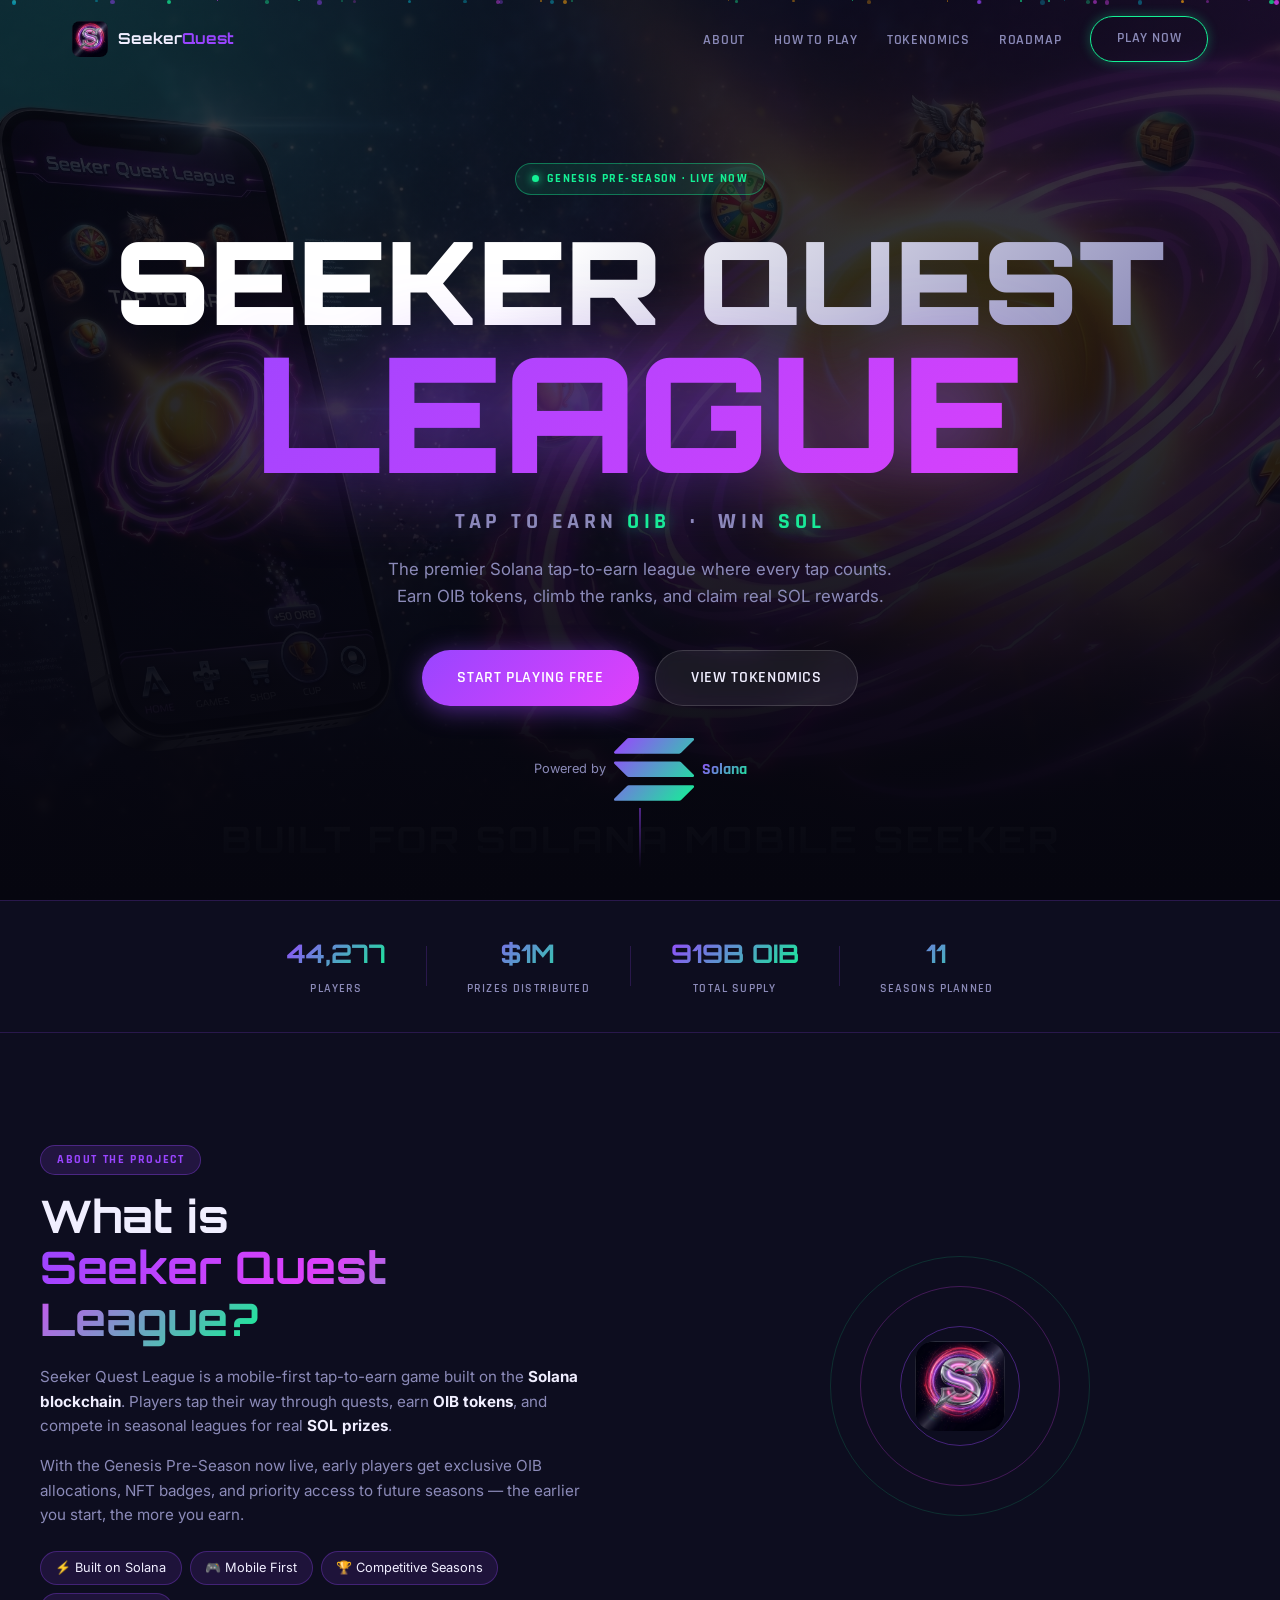
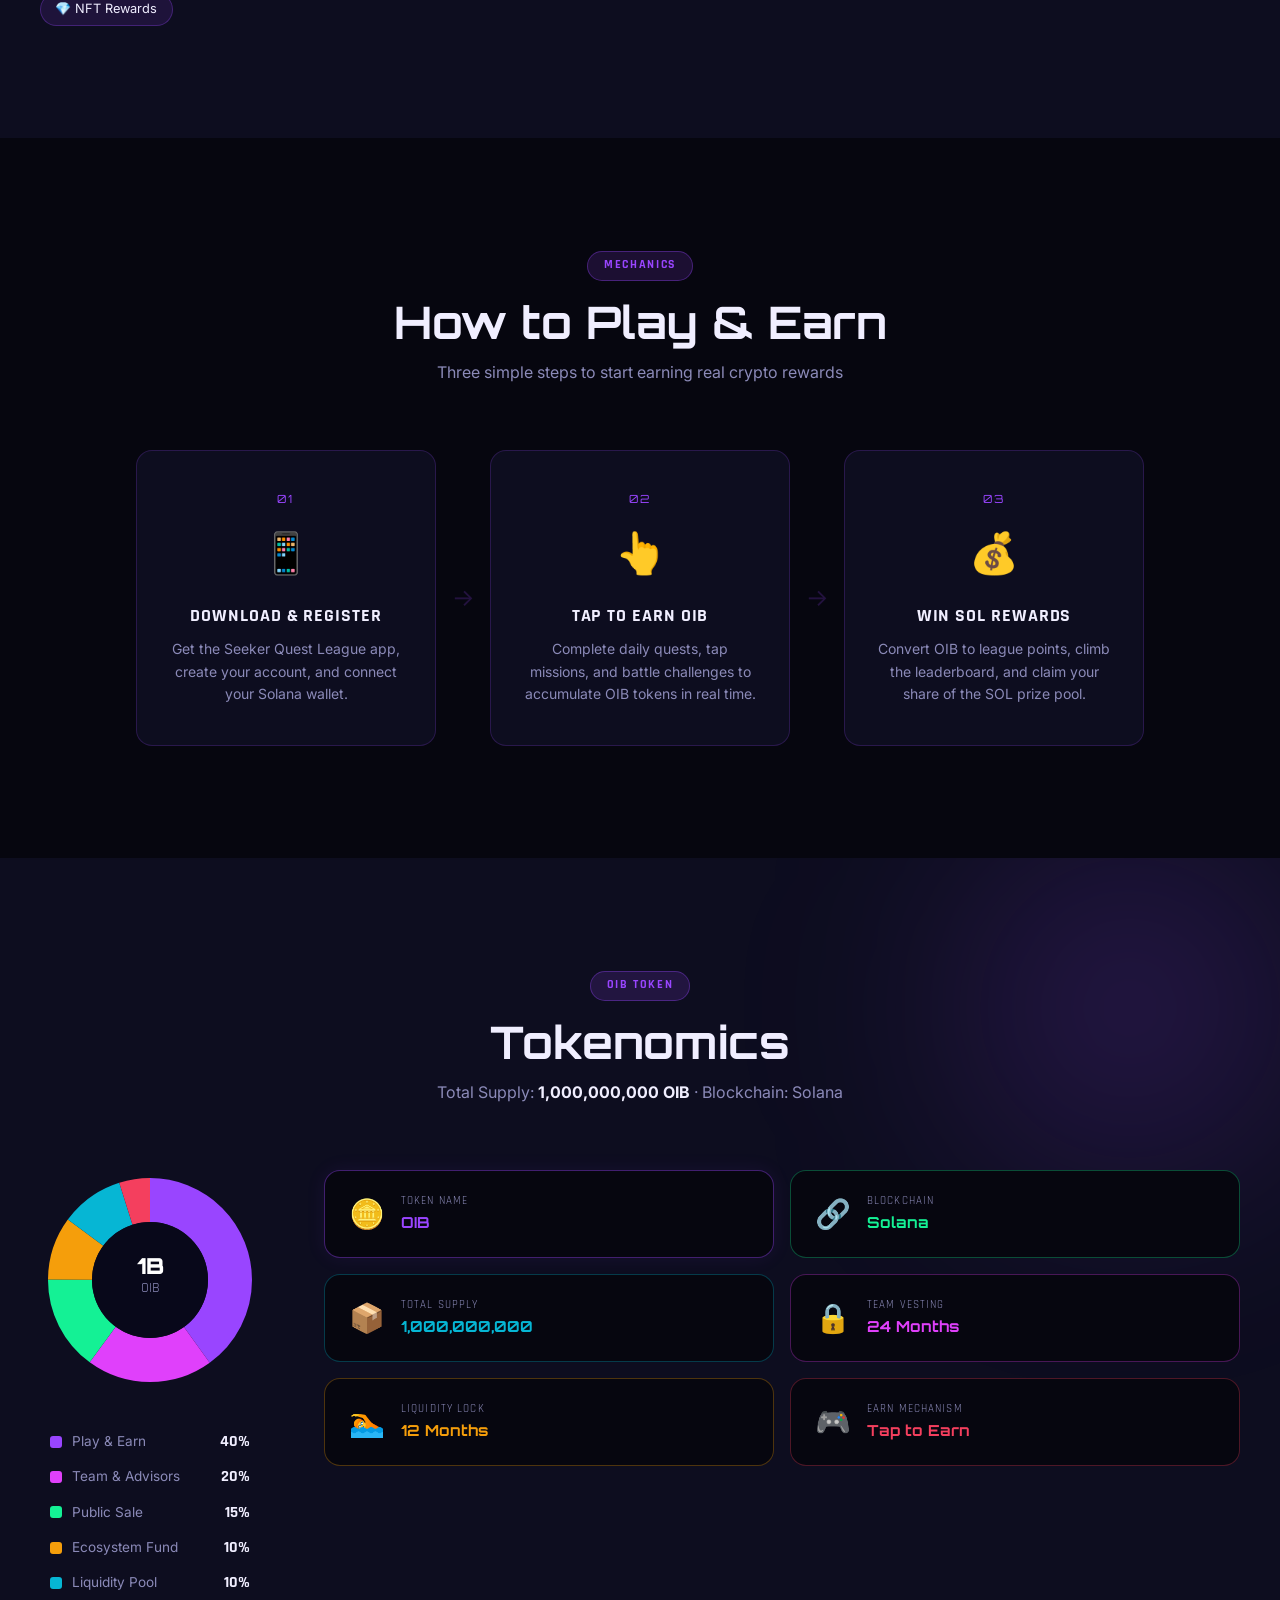
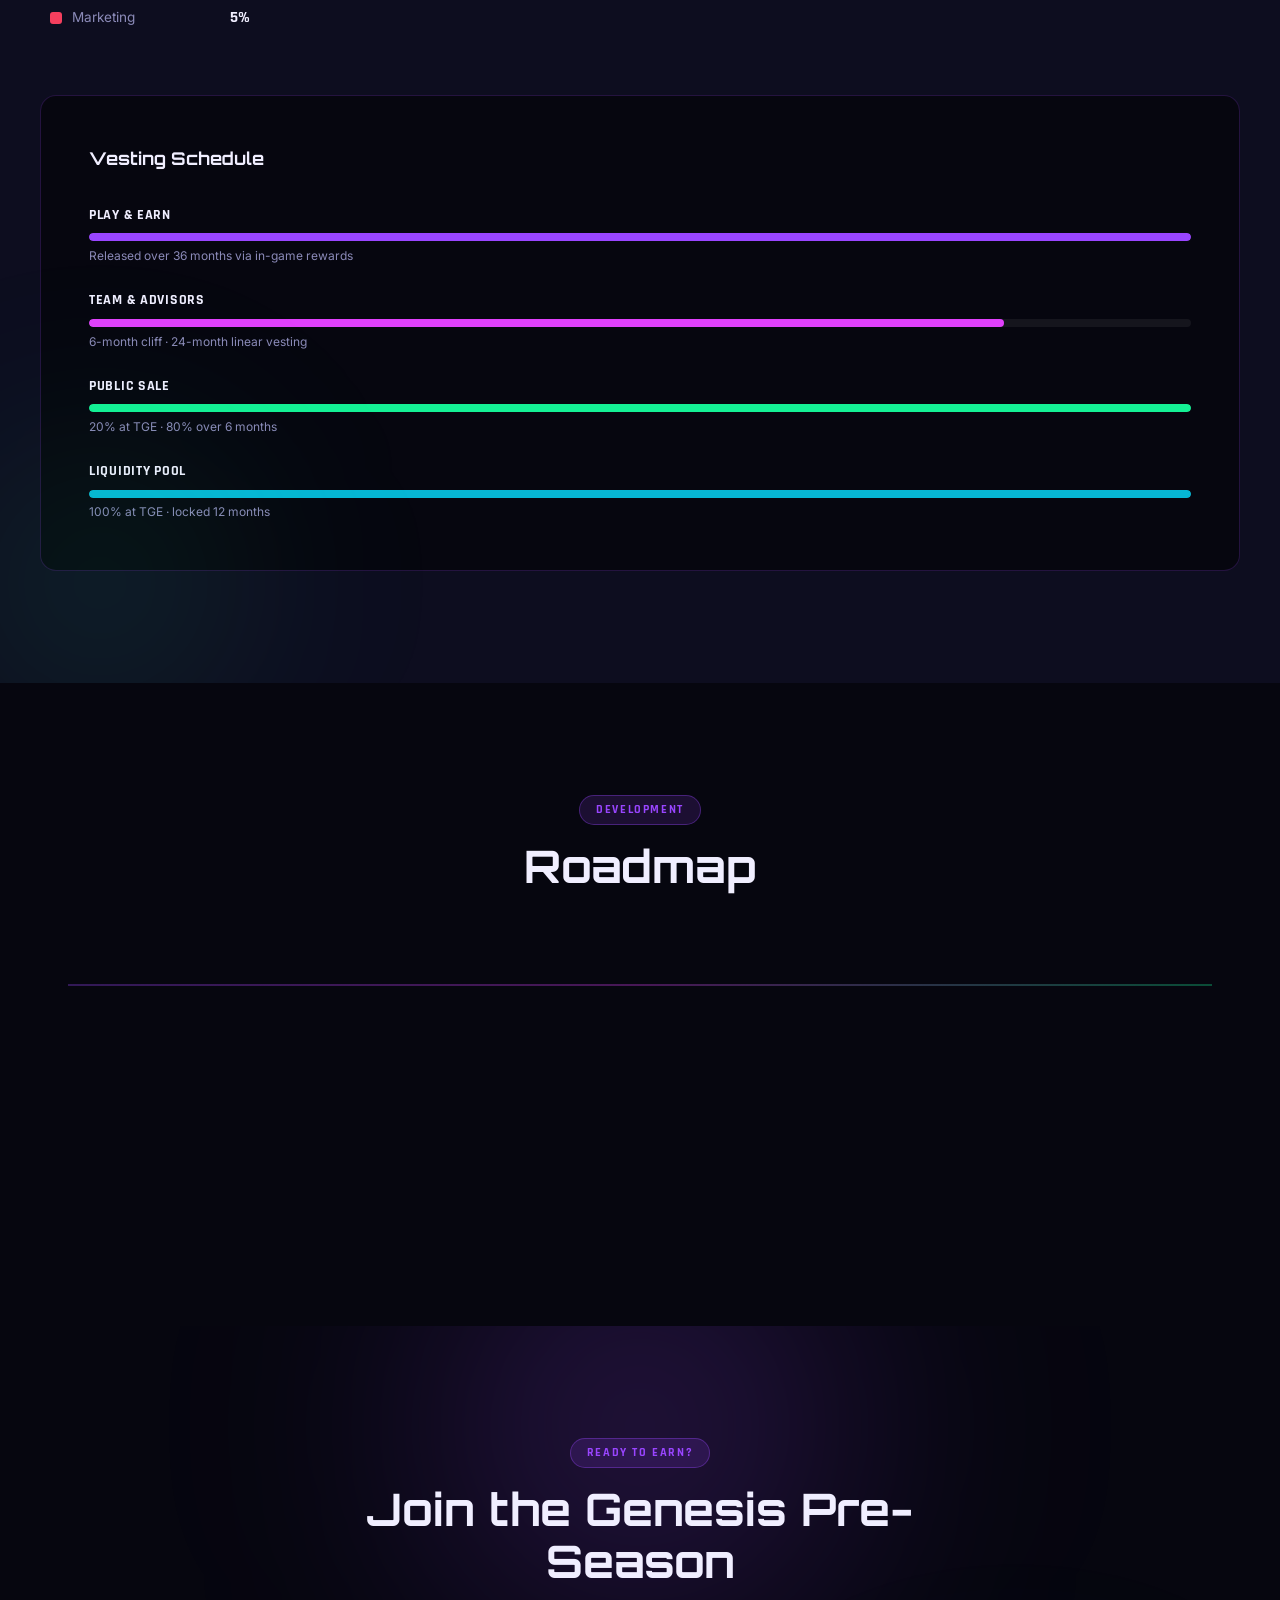
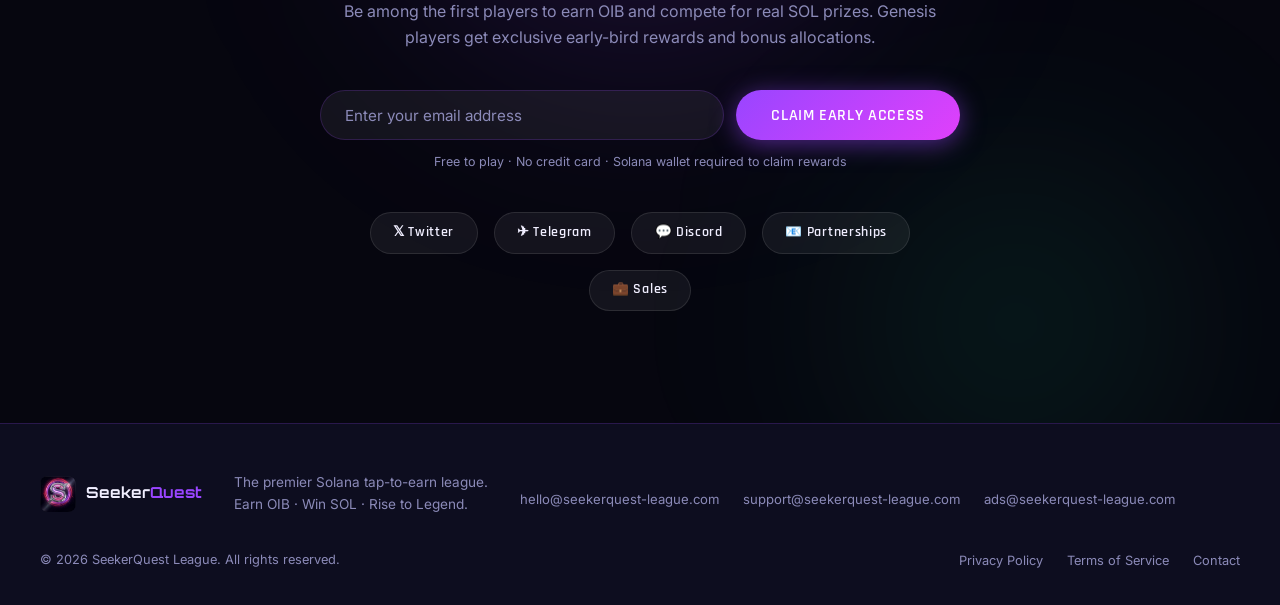
==== commit 8445841c: "fix: remove SPL from Blockchain label in tokenomics" ====
--- a/index.html
+++ b/index.html
@@ -183,7 +183,7 @@
       <div class="section__header">
         <div class="section__tag">OIB Token</div>
         <h2 class="section__title">Tokenomics</h2>
-        <p class="section__desc">Total Supply: <strong>1,000,000,000 OIB</strong> · Blockchain: Solana (SPL)</p>
+        <p class="section__desc">Total Supply: <strong>1,000,000,000 OIB</strong> · Blockchain: Solana</p>
       </div>
 
       <div class="tok__grid">
@@ -256,7 +256,7 @@
             <div class="tok-card__icon">🔗</div>
             <div class="tok-card__body">
               <div class="tok-card__label">Blockchain</div>
-              <div class="tok-card__val">Solana (SPL)</div>
+              <div class="tok-card__val">Solana</div>
             </div>
           </div>
           <div class="tok-card tok-card--cyan">
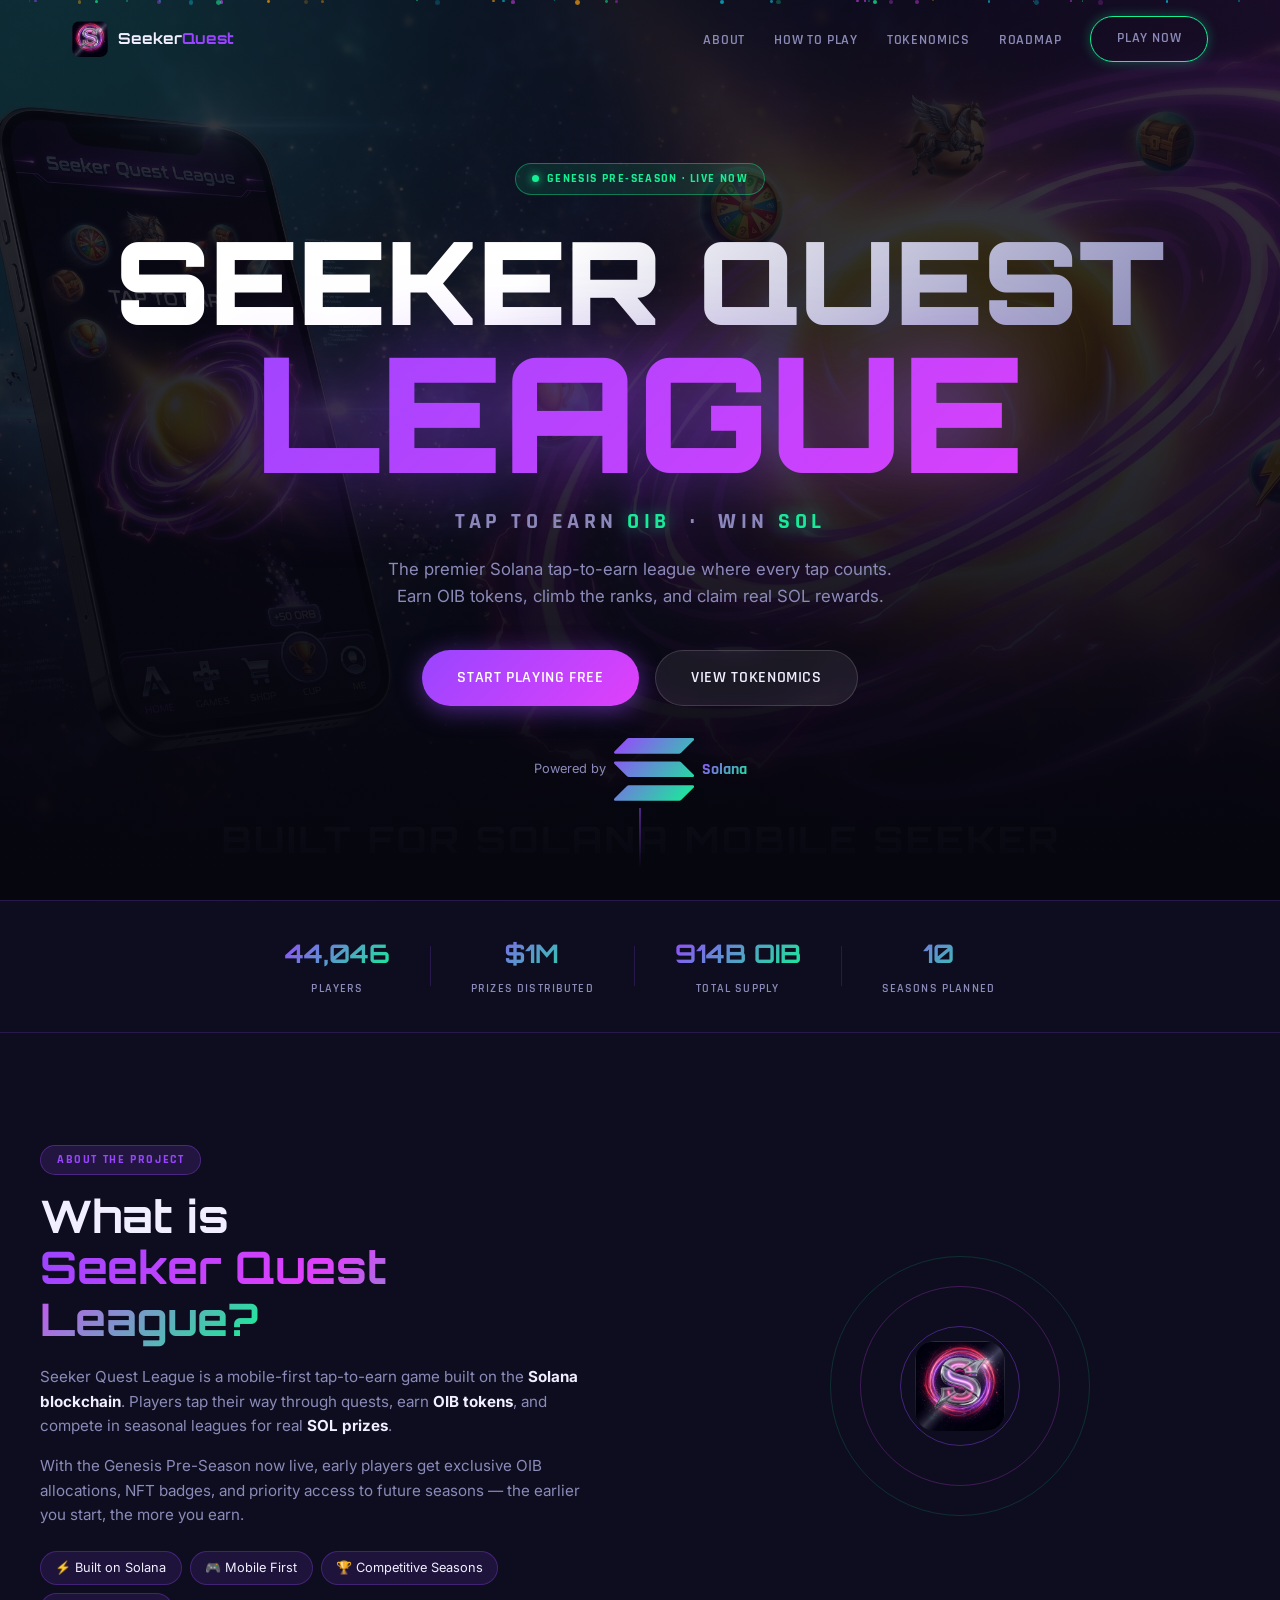
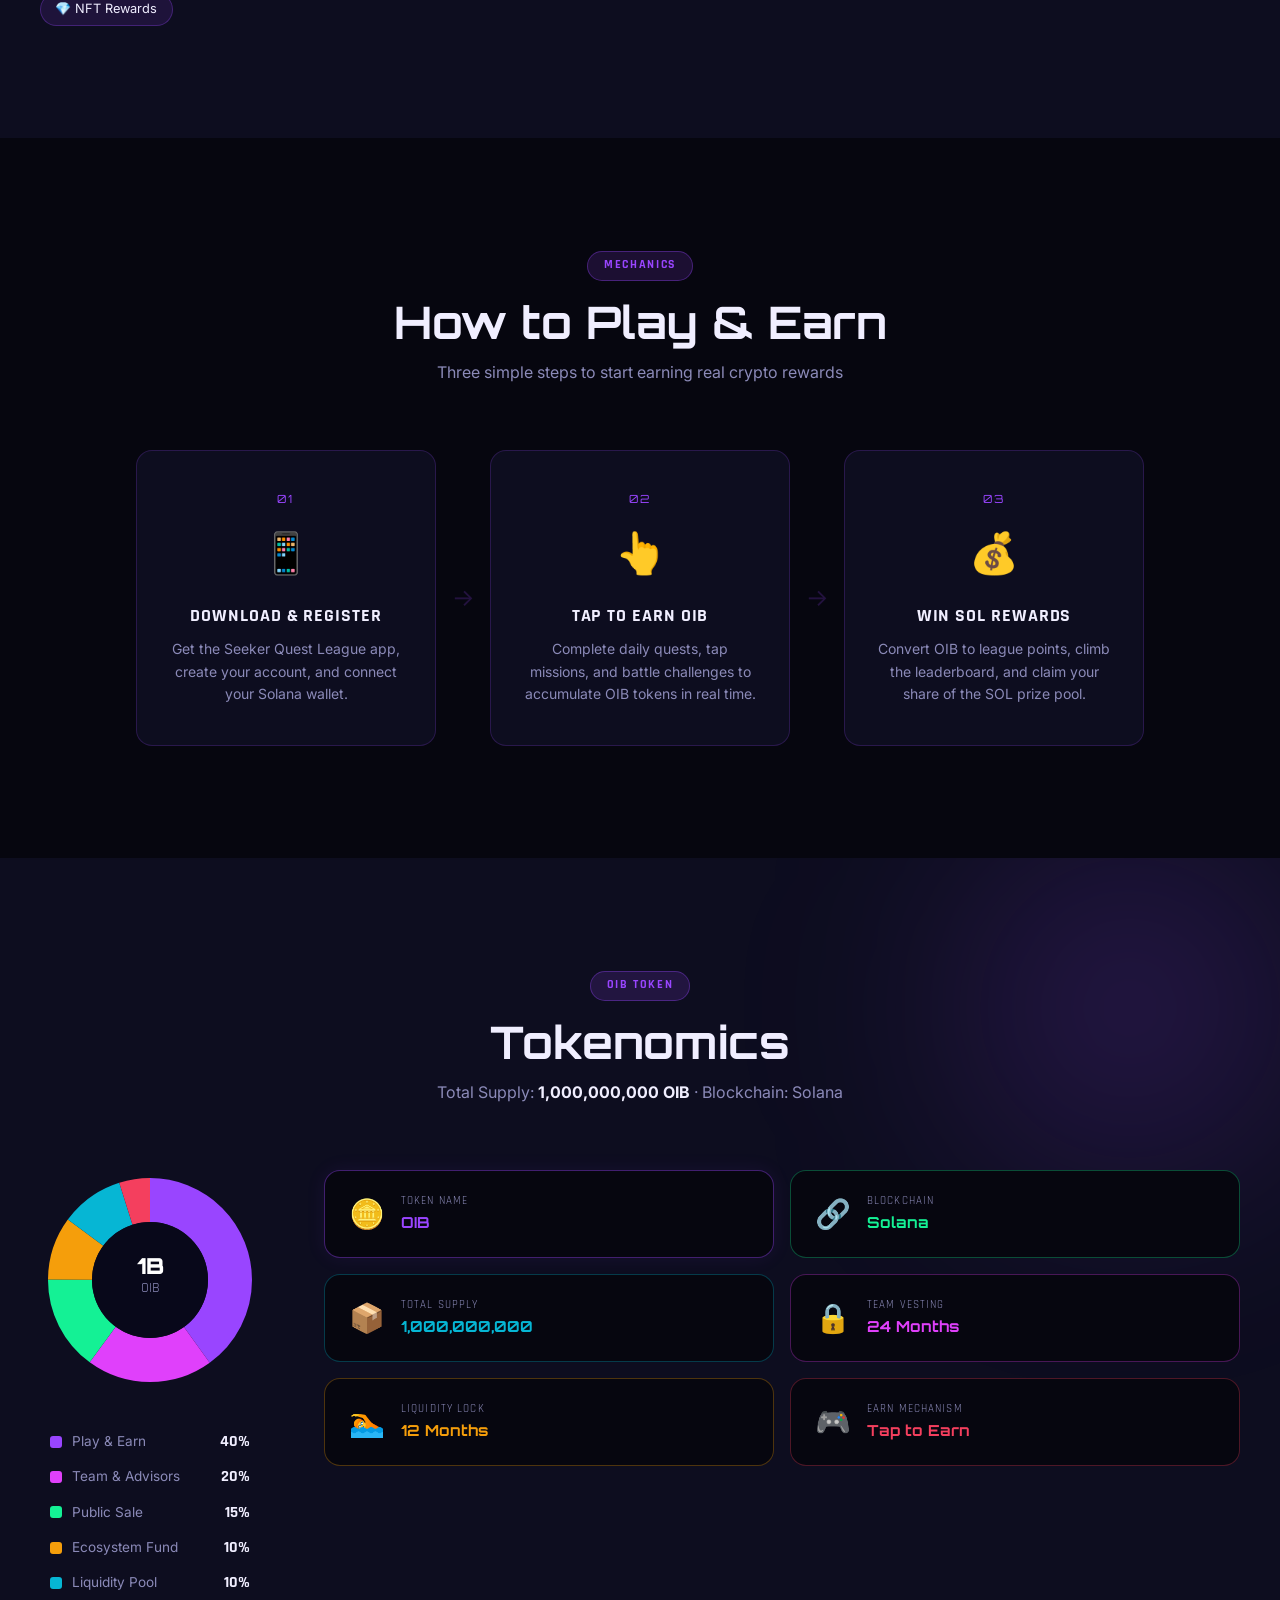
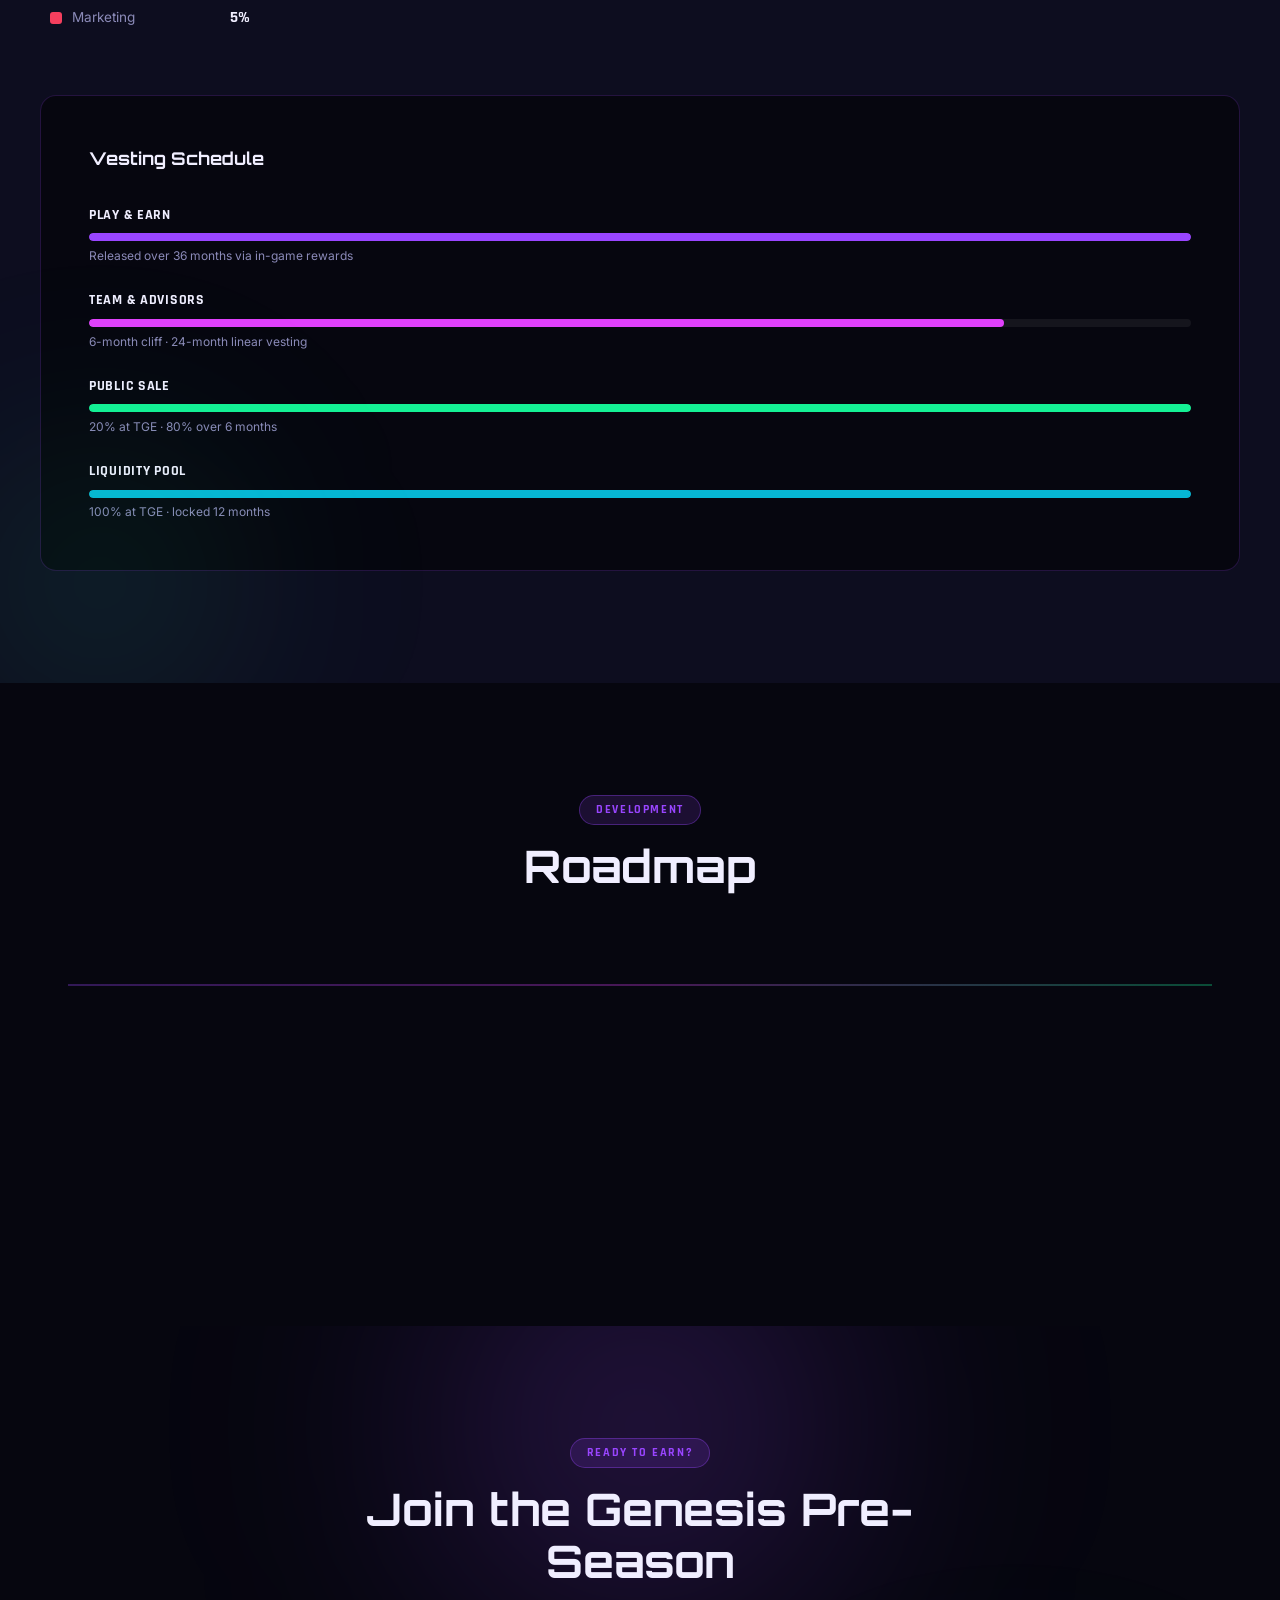
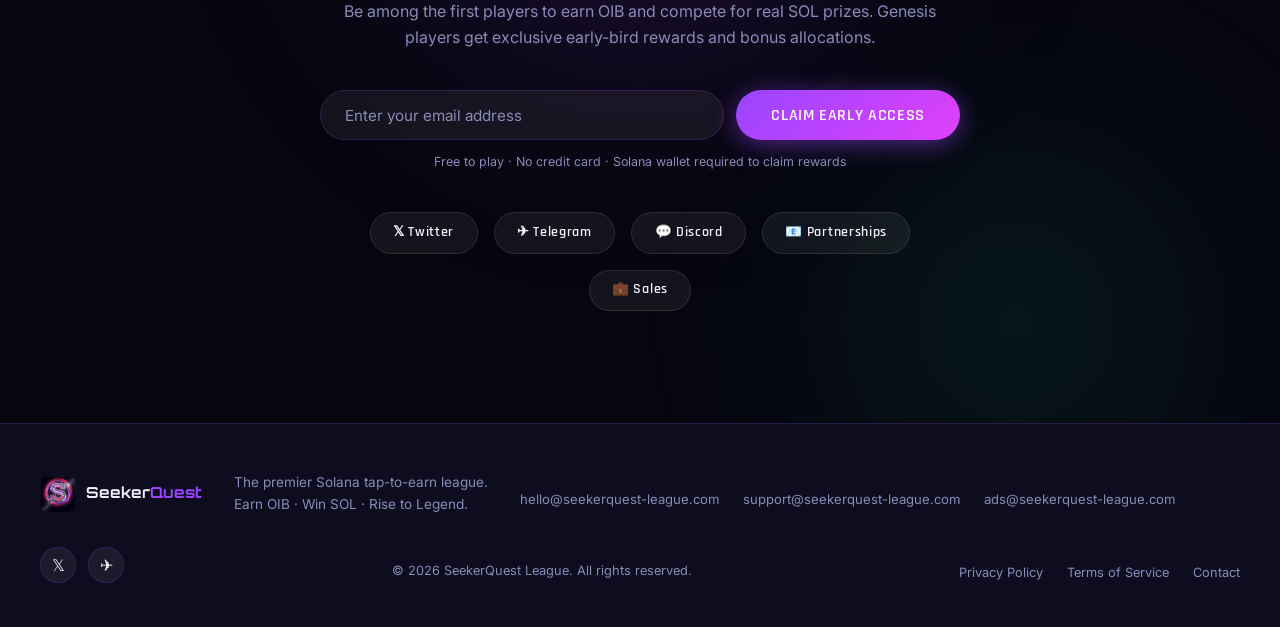
==== commit f35841ec: "feat: add real Twitter and Telegram links" ====
--- a/index.html
+++ b/index.html
@@ -411,8 +411,8 @@
           🎉 You're in! Check your inbox for your Genesis Seeker invite.
         </div>
         <div class="cta__socials">
-          <a href="#" class="social-btn">𝕏 Twitter</a>
-          <a href="#" class="social-btn">✈ Telegram</a>
+          <a href="https://x.com/SeekerQuestLeag" target="_blank" rel="noopener" class="social-btn">𝕏 Twitter</a>
+          <a href="https://t.me/seekerleague" target="_blank" rel="noopener" class="social-btn">✈ Telegram</a>
           <a href="#" class="social-btn">💬 Discord</a>
           <a href="mailto:ads@seekerquest-league.com" class="social-btn">📧 Partnerships</a>
           <a href="mailto:sales@seekerquest-league.com" class="social-btn">💼 Sales</a>
@@ -437,6 +437,10 @@
         </div>
       </div>
       <div class="footer__bottom">
+        <div class="footer__socials">
+          <a href="https://x.com/SeekerQuestLeag" target="_blank" rel="noopener" class="footer__social">𝕏</a>
+          <a href="https://t.me/seekerleague" target="_blank" rel="noopener" class="footer__social">✈</a>
+        </div>
         <p class="footer__copy">© 2026 SeekerQuest League. All rights reserved.</p>
         <ul class="footer__links">
           <li><a href="privacy.html">Privacy Policy</a></li>
--- a/styles.css
+++ b/styles.css
@@ -243,6 +243,9 @@
 .footer__emails { display: flex; flex-wrap: wrap; gap: .75rem 1.5rem; margin-top: .75rem; }
 .footer__emails a { font-size: .82rem; color: var(--muted); transition: color var(--tr); }
 .footer__emails a:hover { color: var(--purple); }
+.footer__socials { display: flex; gap: .75rem; margin-bottom: .75rem; }
+.footer__social { width: 36px; height: 36px; display: flex; align-items: center; justify-content: center; border-radius: 50%; background: rgba(255,255,255,.06); border: 1px solid var(--border); font-size: 1rem; transition: var(--tr); }
+.footer__social:hover { background: rgba(153,69,255,.2); border-color: var(--purple); transform: translateY(-2px); }
 .footer__copy { font-size: .8rem; color: var(--muted); }
 .footer__links { display: flex; gap: 1.5rem; }
 .footer__links a { font-size: .8rem; color: var(--muted); transition: color var(--tr); }
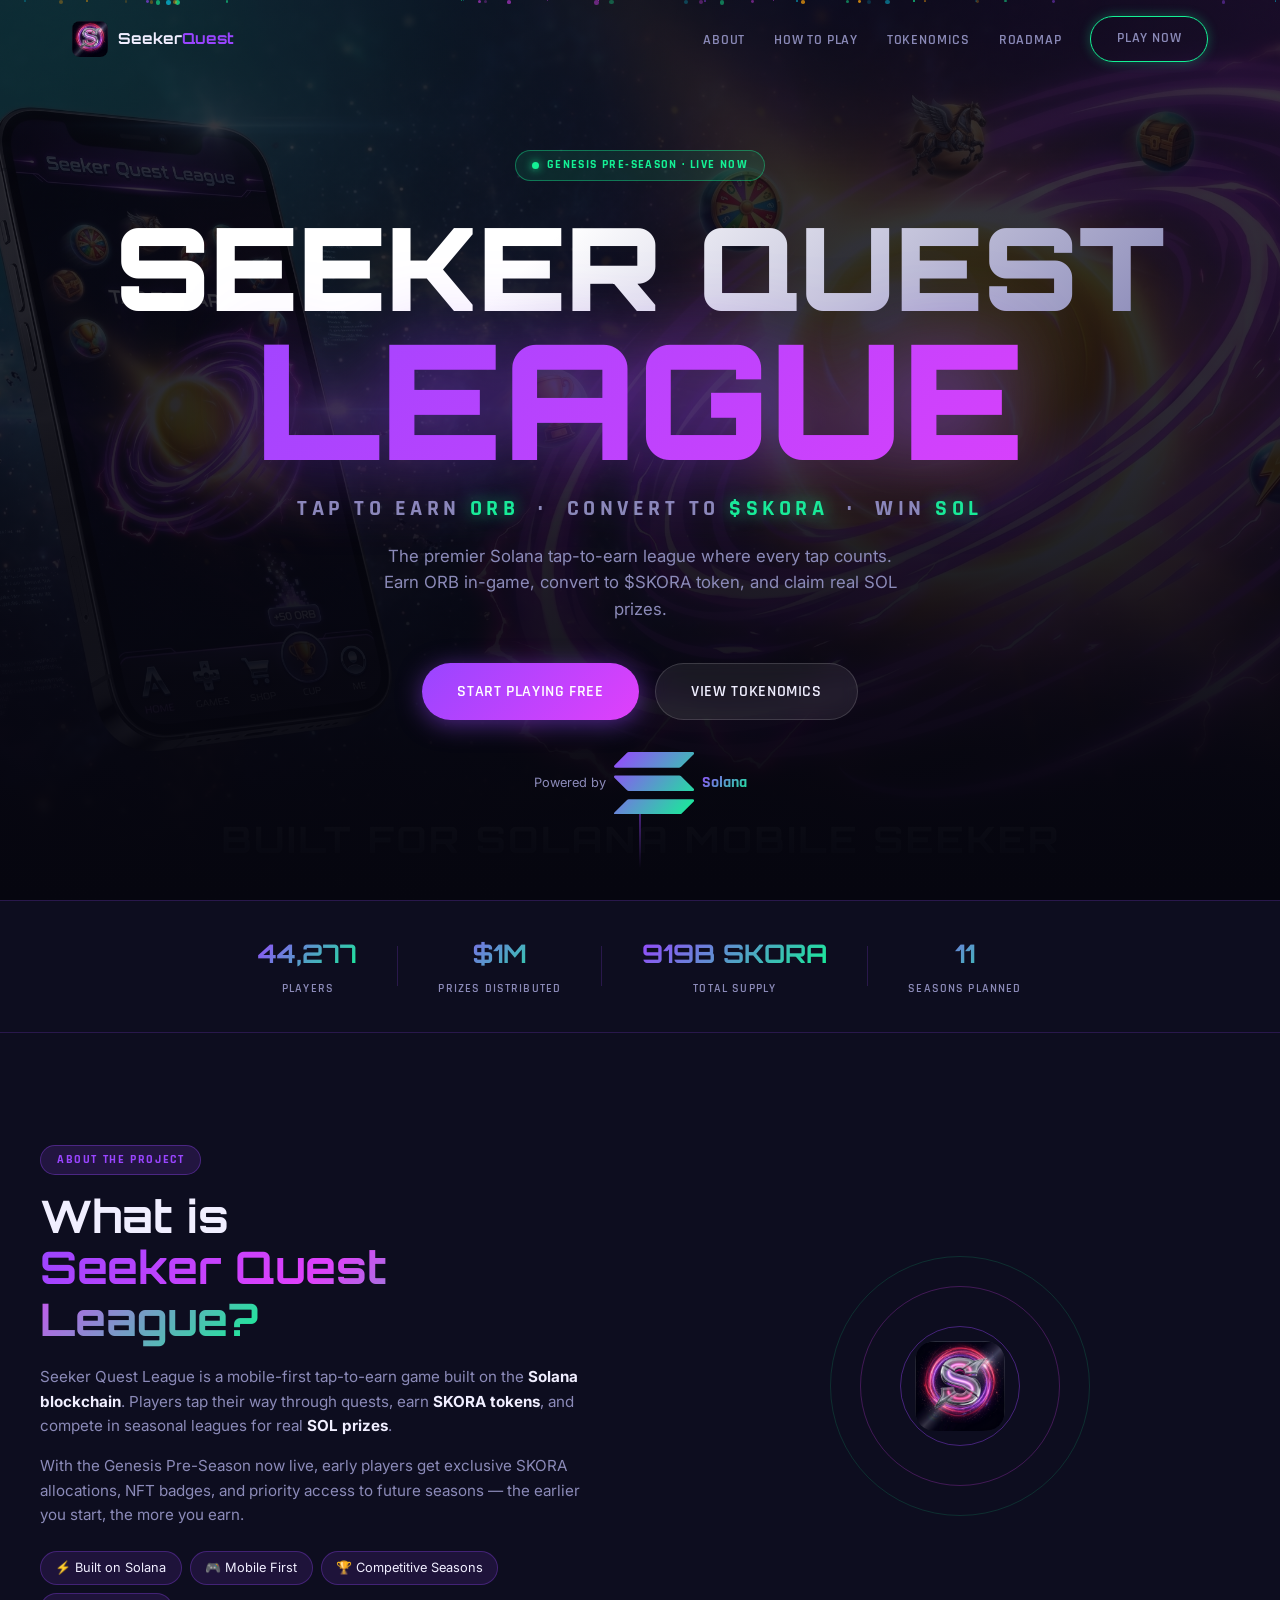
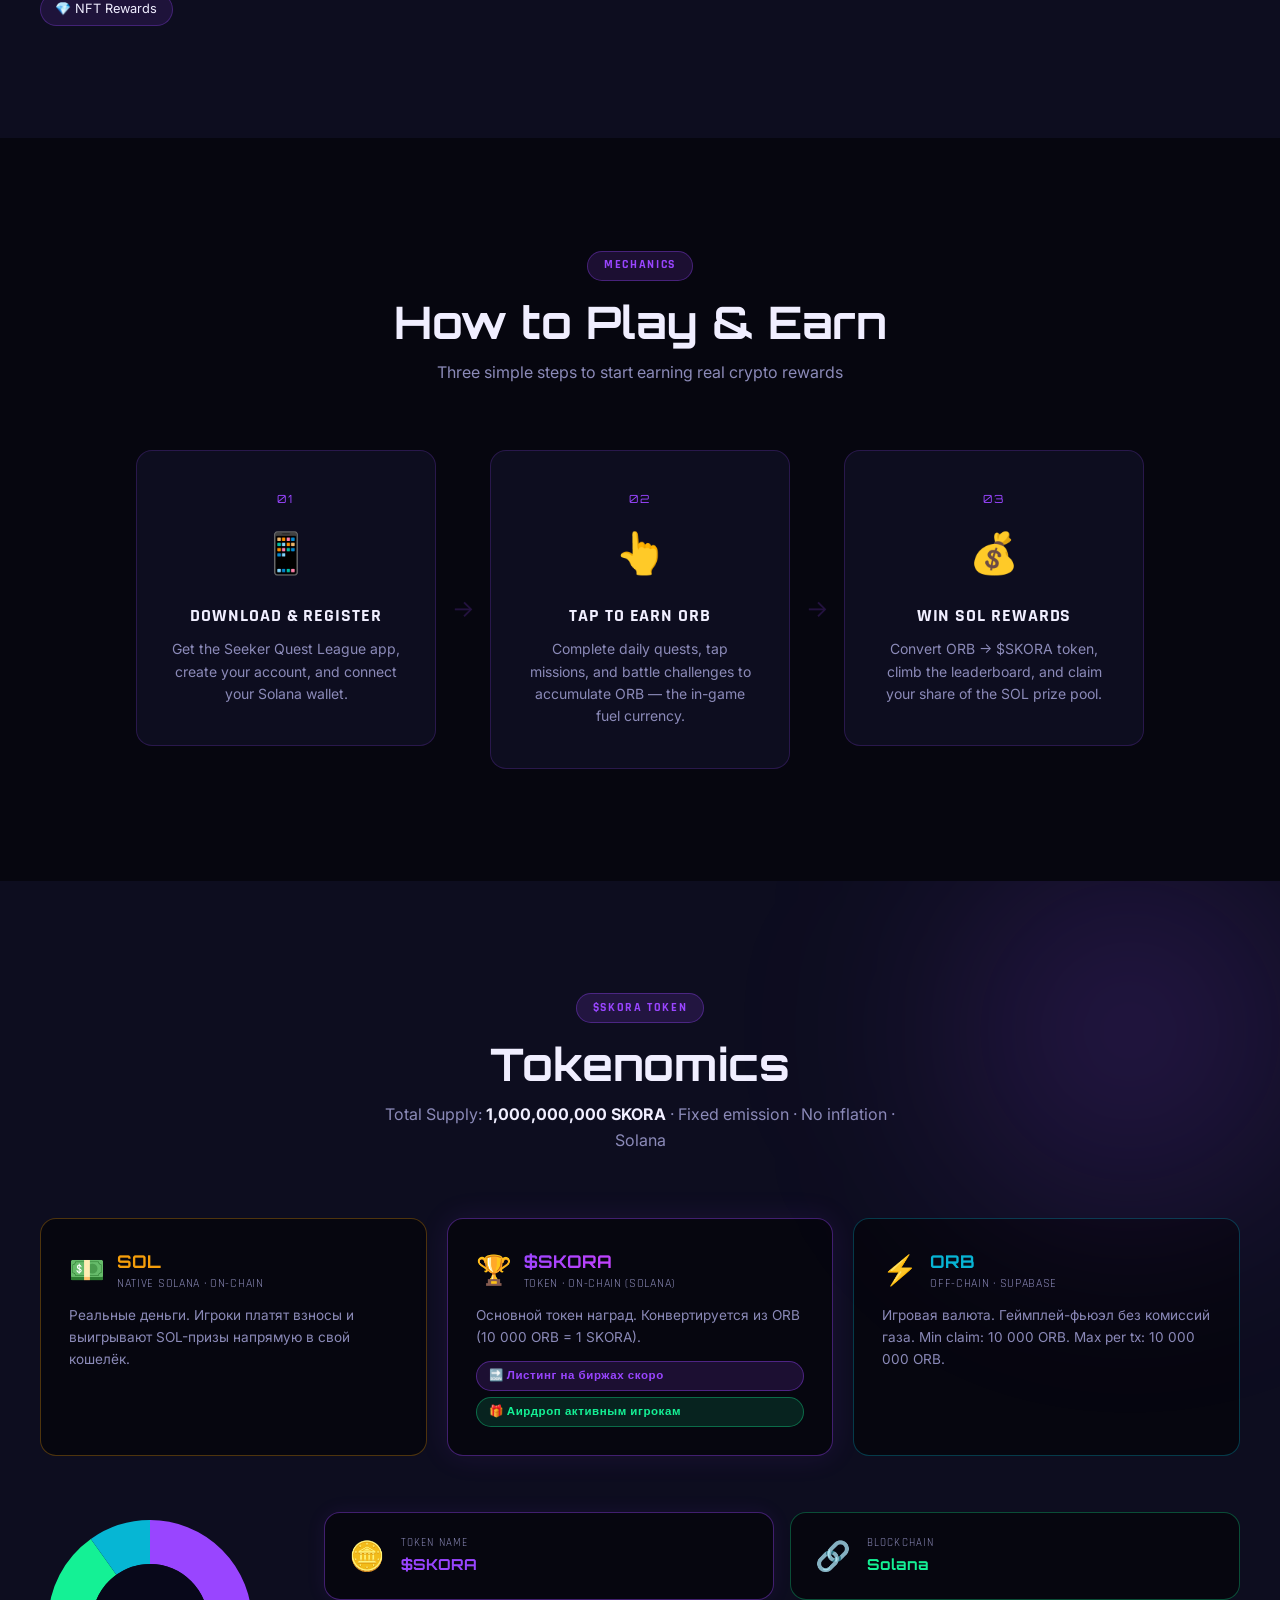
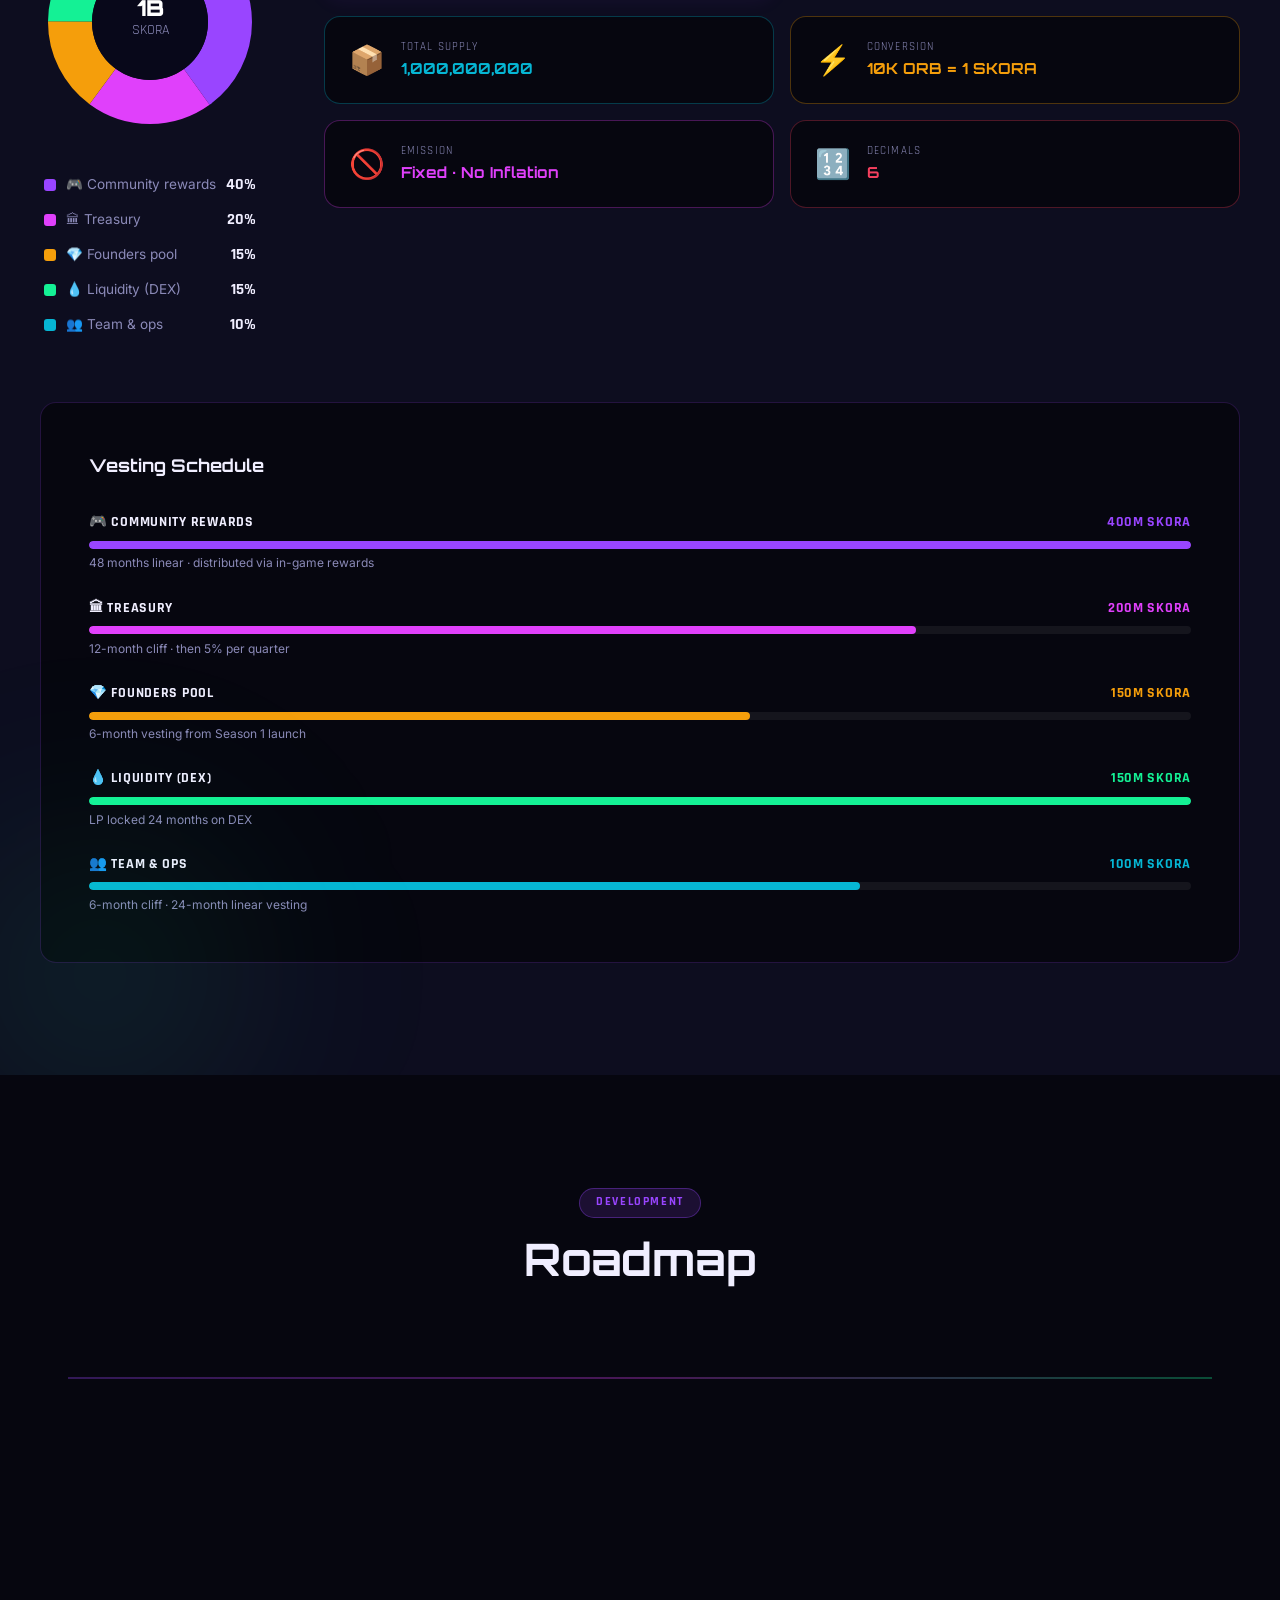
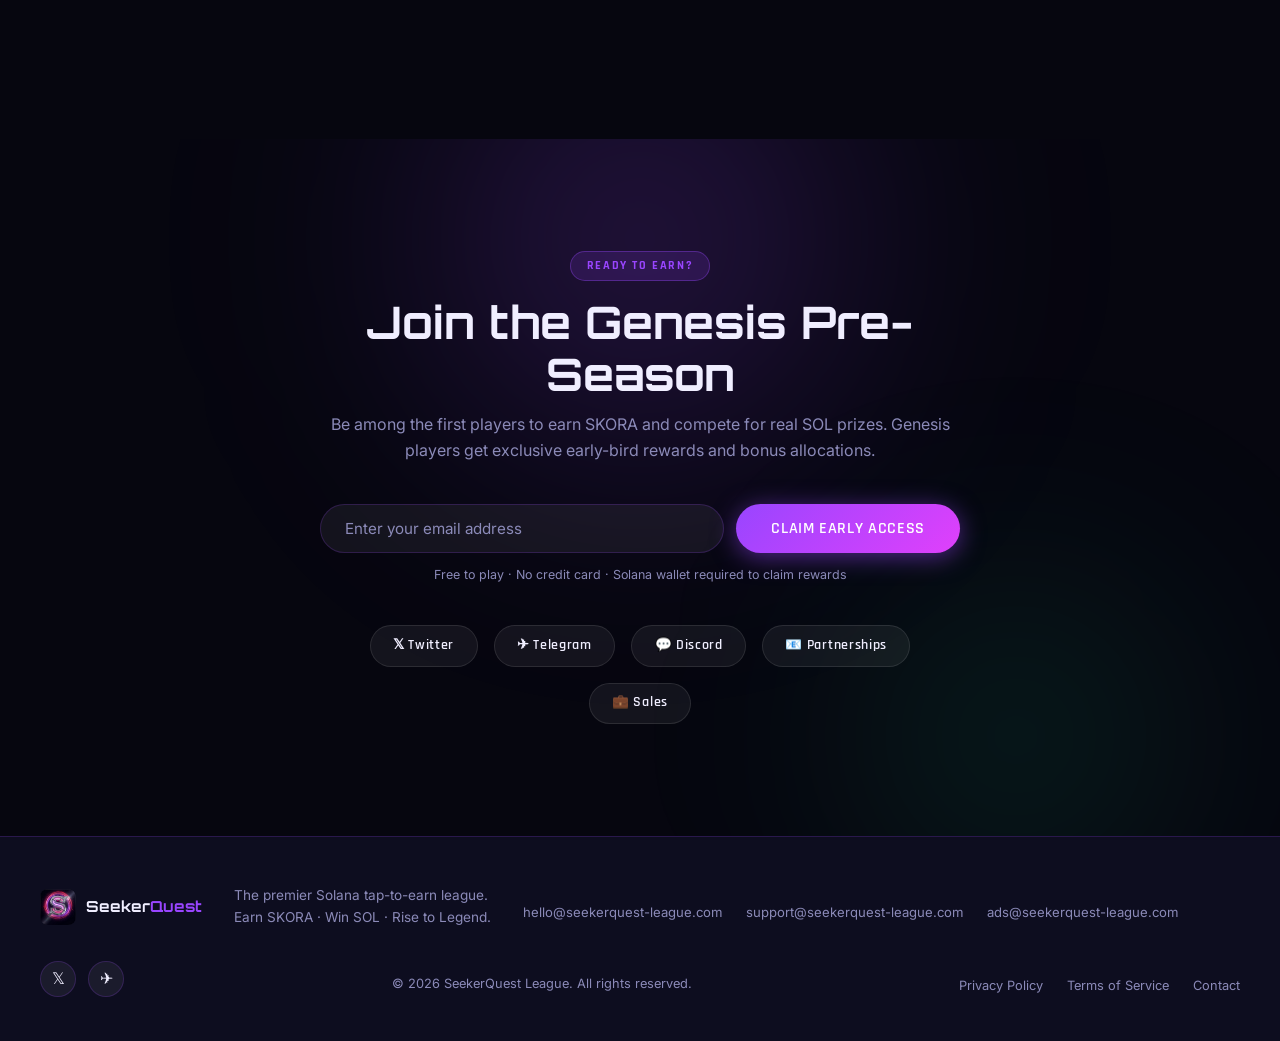
==== commit 04489354: "feat: real tokenomics - SKORA token, ORB economy, 5-bucket distribution, exchange listing notice" ====
--- a/index.html
+++ b/index.html
@@ -3,8 +3,8 @@
 <head>
   <meta charset="UTF-8" />
   <meta name="viewport" content="width=device-width, initial-scale=1.0" />
-  <title>Seeker Quest League — Tap to Earn OIB · Win SOL</title>
-  <meta name="description" content="The premier Solana tap-to-earn league. Earn OIB tokens, win SOL prizes, and conquer the Genesis Pre-Season."/>
+  <title>Seeker Quest League — Tap to Earn, Win SOL · $SKORA Token</title>
+  <meta name="description" content="The premier Solana tap-to-earn league. Earn ORB, convert to $SKORA token, win SOL prizes. Genesis Pre-Season live now."/>
   <link rel="icon" href="images/cleaned-cleaned-Gemini_Generated_Image_7m8kwb7m8kwb7m8k.png" type="image/png"/>
   <link rel="stylesheet" href="styles.css" />
   <link rel="preconnect" href="https://fonts.googleapis.com" />
@@ -58,8 +58,8 @@
         <span class="hero__title-line1">SEEKER QUEST</span>
         <span class="hero__title-line2">LEAGUE</span>
       </h1>
-      <p class="hero__tagline">TAP TO EARN <em>OIB</em> &nbsp;·&nbsp; WIN <em>SOL</em></p>
-      <p class="hero__sub">The premier Solana tap-to-earn league where every tap counts.<br/>Earn OIB tokens, climb the ranks, and claim real SOL rewards.</p>
+      <p class="hero__tagline">TAP TO EARN <em>ORB</em> &nbsp;·&nbsp; CONVERT TO <em>$SKORA</em> &nbsp;·&nbsp; WIN <em>SOL</em></p>
+      <p class="hero__sub">The premier Solana tap-to-earn league where every tap counts.<br/>Earn ORB in-game, convert to $SKORA token, and claim real SOL prizes.</p>
       <div class="hero__actions">
         <a href="#join" class="btn btn--primary btn--lg">Start Playing Free</a>
         <a href="#tokenomics" class="btn btn--glass btn--lg">View Tokenomics</a>
@@ -97,7 +97,7 @@
       </div>
       <div class="statitem__sep"></div>
       <div class="statitem">
-        <span class="statitem__val" data-target="1000000000" data-suffix=" OIB">0</span>
+        <span class="statitem__val" data-target="1000000000" data-suffix=" SKORA">0</span>
         <span class="statitem__lbl">Total Supply</span>
       </div>
       <div class="statitem__sep"></div>
@@ -115,8 +115,8 @@
         <div class="about__text">
           <div class="section__tag">About the Project</div>
           <h2 class="section__title">What is<br/><span class="gradient-text">Seeker Quest League?</span></h2>
-          <p>Seeker Quest League is a mobile-first tap-to-earn game built on the <strong>Solana blockchain</strong>. Players tap their way through quests, earn <strong>OIB tokens</strong>, and compete in seasonal leagues for real <strong>SOL prizes</strong>.</p>
-          <p>With the Genesis Pre-Season now live, early players get exclusive OIB allocations, NFT badges, and priority access to future seasons — the earlier you start, the more you earn.</p>
+          <p>Seeker Quest League is a mobile-first tap-to-earn game built on the <strong>Solana blockchain</strong>. Players tap their way through quests, earn <strong>SKORA tokens</strong>, and compete in seasonal leagues for real <strong>SOL prizes</strong>.</p>
+          <p>With the Genesis Pre-Season now live, early players get exclusive SKORA allocations, NFT badges, and priority access to future seasons — the earlier you start, the more you earn.</p>
           <div class="about__chips">
             <span class="chip">⚡ Built on Solana</span>
             <span class="chip">🎮 Mobile First</span>
@@ -159,15 +159,15 @@
         <div class="step">
           <div class="step__num">02</div>
           <div class="step__icon">👆</div>
-          <h3>Tap to Earn OIB</h3>
-          <p>Complete daily quests, tap missions, and battle challenges to accumulate OIB tokens in real time.</p>
+          <h3>Tap to Earn ORB</h3>
+          <p>Complete daily quests, tap missions, and battle challenges to accumulate ORB — the in-game fuel currency.</p>
         </div>
         <div class="step__arrow">→</div>
         <div class="step">
           <div class="step__num">03</div>
           <div class="step__icon">💰</div>
           <h3>Win SOL Rewards</h3>
-          <p>Convert OIB to league points, climb the leaderboard, and claim your share of the SOL prize pool.</p>
+          <p>Convert ORB → $SKORA token, climb the leaderboard, and claim your share of the SOL prize pool.</p>
         </div>
       </div>
     </div>
@@ -181,9 +181,47 @@
     </div>
     <div class="container">
       <div class="section__header">
-        <div class="section__tag">OIB Token</div>
+        <div class="section__tag">$SKORA Token</div>
         <h2 class="section__title">Tokenomics</h2>
-        <p class="section__desc">Total Supply: <strong>1,000,000,000 OIB</strong> · Blockchain: Solana</p>
+        <p class="section__desc">Total Supply: <strong>1,000,000,000 SKORA</strong> · Fixed emission · No inflation · Solana</p>
+      </div>
+
+      <!-- 3-Token Economy -->
+      <div class="token-economy">
+        <div class="te-card te-card--sol">
+          <div class="te-card__header">
+            <span class="te-card__icon">💵</span>
+            <div>
+              <div class="te-card__name">SOL</div>
+              <div class="te-card__type">Native Solana · On-chain</div>
+            </div>
+          </div>
+          <p class="te-card__desc">Реальные деньги. Игроки платят взносы и выигрывают SOL-призы напрямую в свой кошелёк.</p>
+        </div>
+        <div class="te-card te-card--skora">
+          <div class="te-card__header">
+            <span class="te-card__icon">🏆</span>
+            <div>
+              <div class="te-card__name">$SKORA</div>
+              <div class="te-card__type">Token · On-chain (Solana)</div>
+            </div>
+          </div>
+          <p class="te-card__desc">Основной токен наград. Конвертируется из ORB (10 000 ORB = 1 SKORA).</p>
+          <div class="te-card__badges">
+            <span class="te-badge te-badge--hot">🔜 Листинг на биржах скоро</span>
+            <span class="te-badge te-badge--airdrop">🎁 Аирдроп активным игрокам</span>
+          </div>
+        </div>
+        <div class="te-card te-card--orb">
+          <div class="te-card__header">
+            <span class="te-card__icon">⚡</span>
+            <div>
+              <div class="te-card__name">ORB</div>
+              <div class="te-card__type">Off-chain · Supabase</div>
+            </div>
+          </div>
+          <p class="te-card__desc">Игровая валюта. Геймплей-фьюэл без комиссий газа. Min claim: 10 000 ORB. Max per tx: 10 000 000 ORB.</p>
+        </div>
       </div>
 
       <div class="tok__grid">
@@ -191,55 +229,48 @@
         <div class="tok__chart-wrap">
           <div class="tok__chart">
             <svg viewBox="0 0 220 220" class="pie-svg">
-              <!-- Play & Earn 40% -->
+              <!-- Community rewards 40% → 201.06 / 502.65 -->
               <circle class="pie-seg" cx="110" cy="110" r="80"
                 stroke="#9945FF" stroke-width="44"
-                stroke-dasharray="200.96 502.4"
+                stroke-dasharray="201.06 502.65"
                 stroke-dashoffset="0"
                 transform="rotate(-90 110 110)"/>
-              <!-- Team 20% -->
+              <!-- Treasury 20% → 100.53 -->
               <circle class="pie-seg" cx="110" cy="110" r="80"
                 stroke="#e040fb" stroke-width="44"
-                stroke-dasharray="100.48 502.4"
-                stroke-dashoffset="-200.96"
+                stroke-dasharray="100.53 502.65"
+                stroke-dashoffset="-201.06"
                 transform="rotate(-90 110 110)"/>
-              <!-- Public Sale 15% -->
+              <!-- Founders pool 15% → 75.40 -->
+              <circle class="pie-seg" cx="110" cy="110" r="80"
+                stroke="#f59e0b" stroke-width="44"
+                stroke-dasharray="75.40 502.65"
+                stroke-dashoffset="-301.59"
+                transform="rotate(-90 110 110)"/>
+              <!-- Liquidity 15% → 75.40 -->
               <circle class="pie-seg" cx="110" cy="110" r="80"
                 stroke="#14F195" stroke-width="44"
-                stroke-dasharray="75.36 502.4"
-                stroke-dashoffset="-301.44"
+                stroke-dasharray="75.40 502.65"
+                stroke-dashoffset="-376.99"
                 transform="rotate(-90 110 110)"/>
-              <!-- Ecosystem 10% -->
-              <circle class="pie-seg" cx="110" cy="110" r="80"
-                stroke="#f59e0b" stroke-width="44"
-                stroke-dasharray="50.24 502.4"
-                stroke-dashoffset="-376.8"
-                transform="rotate(-90 110 110)"/>
-              <!-- Liquidity 10% -->
+              <!-- Team & ops 10% → 50.27 -->
               <circle class="pie-seg" cx="110" cy="110" r="80"
                 stroke="#06b6d4" stroke-width="44"
-                stroke-dasharray="50.24 502.4"
-                stroke-dashoffset="-427.04"
-                transform="rotate(-90 110 110)"/>
-              <!-- Marketing 5% -->
-              <circle class="pie-seg" cx="110" cy="110" r="80"
-                stroke="#f43f5e" stroke-width="44"
-                stroke-dasharray="25.12 502.4"
-                stroke-dashoffset="-477.28"
+                stroke-dasharray="50.27 502.65"
+                stroke-dashoffset="-452.39"
                 transform="rotate(-90 110 110)"/>
               <!-- Center -->
               <circle cx="110" cy="110" r="58" fill="#08081a"/>
               <text x="110" y="104" text-anchor="middle" class="pie-label-main">1B</text>
-              <text x="110" y="122" text-anchor="middle" class="pie-label-sub">OIB</text>
+              <text x="110" y="122" text-anchor="middle" class="pie-label-sub">SKORA</text>
             </svg>
           </div>
           <div class="tok__legend">
-            <div class="legend-item"><span class="legend-dot" style="background:#9945FF"></span><span>Play &amp; Earn</span><strong>40%</strong></div>
-            <div class="legend-item"><span class="legend-dot" style="background:#e040fb"></span><span>Team &amp; Advisors</span><strong>20%</strong></div>
-            <div class="legend-item"><span class="legend-dot" style="background:#14F195"></span><span>Public Sale</span><strong>15%</strong></div>
-            <div class="legend-item"><span class="legend-dot" style="background:#f59e0b"></span><span>Ecosystem Fund</span><strong>10%</strong></div>
-            <div class="legend-item"><span class="legend-dot" style="background:#06b6d4"></span><span>Liquidity Pool</span><strong>10%</strong></div>
-            <div class="legend-item"><span class="legend-dot" style="background:#f43f5e"></span><span>Marketing</span><strong>5%</strong></div>
+            <div class="legend-item"><span class="legend-dot" style="background:#9945FF"></span><span>🎮 Community rewards</span><strong>40%</strong></div>
+            <div class="legend-item"><span class="legend-dot" style="background:#e040fb"></span><span>🏛 Treasury</span><strong>20%</strong></div>
+            <div class="legend-item"><span class="legend-dot" style="background:#f59e0b"></span><span>💎 Founders pool</span><strong>15%</strong></div>
+            <div class="legend-item"><span class="legend-dot" style="background:#14F195"></span><span>💧 Liquidity (DEX)</span><strong>15%</strong></div>
+            <div class="legend-item"><span class="legend-dot" style="background:#06b6d4"></span><span>👥 Team &amp; ops</span><strong>10%</strong></div>
           </div>
         </div>
 
@@ -249,7 +280,7 @@
             <div class="tok-card__icon">🪙</div>
             <div class="tok-card__body">
               <div class="tok-card__label">Token Name</div>
-              <div class="tok-card__val">OIB</div>
+              <div class="tok-card__val">$SKORA</div>
             </div>
           </div>
           <div class="tok-card tok-card--green">
@@ -266,25 +297,25 @@
               <div class="tok-card__val">1,000,000,000</div>
             </div>
           </div>
+          <div class="tok-card tok-card--gold">
+            <div class="tok-card__icon">⚡</div>
+            <div class="tok-card__body">
+              <div class="tok-card__label">Conversion</div>
+              <div class="tok-card__val">10K ORB = 1 SKORA</div>
+            </div>
+          </div>
           <div class="tok-card tok-card--pink">
-            <div class="tok-card__icon">🔒</div>
-            <div class="tok-card__body">
-              <div class="tok-card__label">Team Vesting</div>
-              <div class="tok-card__val">24 Months</div>
-            </div>
-          </div>
-          <div class="tok-card tok-card--gold">
-            <div class="tok-card__icon">🏊</div>
-            <div class="tok-card__body">
-              <div class="tok-card__label">Liquidity Lock</div>
-              <div class="tok-card__val">12 Months</div>
+            <div class="tok-card__icon">🚫</div>
+            <div class="tok-card__body">
+              <div class="tok-card__label">Emission</div>
+              <div class="tok-card__val">Fixed · No Inflation</div>
             </div>
           </div>
           <div class="tok-card tok-card--red">
-            <div class="tok-card__icon">🎮</div>
-            <div class="tok-card__body">
-              <div class="tok-card__label">Earn Mechanism</div>
-              <div class="tok-card__val">Tap to Earn</div>
+            <div class="tok-card__icon">🔢</div>
+            <div class="tok-card__body">
+              <div class="tok-card__label">Decimals</div>
+              <div class="tok-card__val">6</div>
             </div>
           </div>
         </div>
@@ -295,32 +326,29 @@
         <h3 class="vesting__title">Vesting Schedule</h3>
         <div class="vesting__bars">
           <div class="vbar">
-            <div class="vbar__label">Play &amp; Earn</div>
-            <div class="vbar__track">
-              <div class="vbar__fill" style="width:100%;background:#9945FF" data-width="100"></div>
-            </div>
-            <div class="vbar__note">Released over 36 months via in-game rewards</div>
+            <div class="vbar__label"><span>🎮 Community Rewards</span><span style="color:#9945FF">400M SKORA</span></div>
+            <div class="vbar__track"><div class="vbar__fill" style="width:0%;background:#9945FF" data-width="100"></div></div>
+            <div class="vbar__note">48 months linear · distributed via in-game rewards</div>
           </div>
           <div class="vbar">
-            <div class="vbar__label">Team &amp; Advisors</div>
-            <div class="vbar__track">
-              <div class="vbar__fill" style="width:0%;background:#e040fb" data-width="83"></div>
-            </div>
+            <div class="vbar__label"><span>🏛 Treasury</span><span style="color:#e040fb">200M SKORA</span></div>
+            <div class="vbar__track"><div class="vbar__fill" style="width:0%;background:#e040fb" data-width="75"></div></div>
+            <div class="vbar__note">12-month cliff · then 5% per quarter</div>
+          </div>
+          <div class="vbar">
+            <div class="vbar__label"><span>💎 Founders Pool</span><span style="color:#f59e0b">150M SKORA</span></div>
+            <div class="vbar__track"><div class="vbar__fill" style="width:0%;background:#f59e0b" data-width="60"></div></div>
+            <div class="vbar__note">6-month vesting from Season 1 launch</div>
+          </div>
+          <div class="vbar">
+            <div class="vbar__label"><span>💧 Liquidity (DEX)</span><span style="color:#14F195">150M SKORA</span></div>
+            <div class="vbar__track"><div class="vbar__fill" style="width:0%;background:#14F195" data-width="100"></div></div>
+            <div class="vbar__note">LP locked 24 months on DEX</div>
+          </div>
+          <div class="vbar">
+            <div class="vbar__label"><span>👥 Team &amp; Ops</span><span style="color:#06b6d4">100M SKORA</span></div>
+            <div class="vbar__track"><div class="vbar__fill" style="width:0%;background:#06b6d4" data-width="70"></div></div>
             <div class="vbar__note">6-month cliff · 24-month linear vesting</div>
-          </div>
-          <div class="vbar">
-            <div class="vbar__label">Public Sale</div>
-            <div class="vbar__track">
-              <div class="vbar__fill" style="width:0%;background:#14F195" data-width="100"></div>
-            </div>
-            <div class="vbar__note">20% at TGE · 80% over 6 months</div>
-          </div>
-          <div class="vbar">
-            <div class="vbar__label">Liquidity Pool</div>
-            <div class="vbar__track">
-              <div class="vbar__fill" style="width:0%;background:#06b6d4" data-width="100"></div>
-            </div>
-            <div class="vbar__note">100% at TGE · locked 12 months</div>
           </div>
         </div>
       </div>
@@ -343,7 +371,7 @@
             <ul>
               <li>App launch on iOS &amp; Android</li>
               <li>Tap-to-Earn core mechanics live</li>
-              <li>OIB token deployment on Solana</li>
+              <li>SKORA token deployment on Solana</li>
               <li>First 50K players onboarded</li>
             </ul>
           </div>
@@ -367,7 +395,7 @@
             <div class="tl-phase">Q3 2026</div>
             <h4>DEX Listing &amp; IDO</h4>
             <ul>
-              <li>OIB public sale / IDO</li>
+              <li>SKORA public sale / IDO</li>
               <li>Raydium &amp; Jupiter listing</li>
               <li>Staking &amp; governance</li>
               <li>Cross-chain bridge</li>
@@ -401,7 +429,7 @@
       <div class="cta__inner">
         <div class="section__tag">Ready to Earn?</div>
         <h2 class="section__title">Join the Genesis Pre-Season</h2>
-        <p>Be among the first players to earn OIB and compete for real SOL prizes. Genesis players get exclusive early-bird rewards and bonus allocations.</p>
+        <p>Be among the first players to earn SKORA and compete for real SOL prizes. Genesis players get exclusive early-bird rewards and bonus allocations.</p>
         <form class="cta__form" id="joinForm">
           <input type="email" placeholder="Enter your email address" class="input" required />
           <button type="submit" class="btn btn--primary btn--lg">Claim Early Access</button>
@@ -429,7 +457,7 @@
           <img src="images/cleaned-cleaned-Gemini_Generated_Image_7m8kwb7m8kwb7m8k.png" alt="Logo" class="nav__logo-img" onerror="this.style.display='none'"/>
           <span class="nav__logo-text">Seeker<strong>Quest</strong></span>
         </a>
-        <p class="footer__desc">The premier Solana tap-to-earn league.<br/>Earn OIB · Win SOL · Rise to Legend.</p>
+        <p class="footer__desc">The premier Solana tap-to-earn league.<br/>Earn SKORA · Win SOL · Rise to Legend.</p>
         <div class="footer__emails">
           <a href="mailto:hello@seekerquest-league.com">hello@seekerquest-league.com</a>
           <a href="mailto:support@seekerquest-league.com">support@seekerquest-league.com</a>
--- a/styles.css
+++ b/styles.css
@@ -187,6 +187,26 @@
 .tok-card--red { border-color: rgba(244,63,94,.3); }
 .tok-card--red .tok-card__val { color: var(--red); }
 
+/* 3-Token Economy */
+.token-economy { display: grid; grid-template-columns: repeat(3,1fr); gap: 1.25rem; margin-bottom: 3.5rem; }
+.te-card { padding: 1.75rem; border-radius: var(--radius); background: var(--bg); border: 1px solid var(--border); transition: transform var(--tr), box-shadow var(--tr); }
+.te-card:hover { transform: translateY(-4px); }
+.te-card__header { display: flex; align-items: center; gap: .75rem; margin-bottom: .75rem; }
+.te-card__icon { font-size: 1.8rem; }
+.te-card__name { font-family: 'Orbitron', sans-serif; font-size: 1.1rem; font-weight: 700; }
+.te-card__type { font-size: .72rem; color: var(--muted); letter-spacing: .06em; text-transform: uppercase; font-family: 'Rajdhani', sans-serif; }
+.te-card__desc { font-size: .85rem; color: var(--muted); line-height: 1.6; margin-bottom: .75rem; }
+.te-card__badges { display: flex; flex-direction: column; gap: .4rem; }
+.te-badge { display: inline-block; padding: .3rem .75rem; border-radius: 9999px; font-size: .72rem; font-weight: 700; font-family: 'Rajdhani', sans-serif; letter-spacing: .05em; }
+.te-badge--hot { background: rgba(153,69,255,.15); border: 1px solid rgba(153,69,255,.4); color: var(--purple); }
+.te-badge--airdrop { background: rgba(20,241,149,.12); border: 1px solid rgba(20,241,149,.35); color: var(--green); }
+.te-card--sol { border-color: rgba(245,158,11,.3); }
+.te-card--sol .te-card__name { color: var(--gold); }
+.te-card--skora { border-color: rgba(153,69,255,.4); box-shadow: 0 0 30px rgba(153,69,255,.1); }
+.te-card--skora .te-card__name { background: linear-gradient(135deg, var(--purple), var(--pink)); -webkit-background-clip: text; -webkit-text-fill-color: transparent; background-clip: text; }
+.te-card--orb { border-color: rgba(6,182,212,.3); }
+.te-card--orb .te-card__name { color: var(--cyan); }
+
 /* Vesting */
 .vesting { padding: 3rem; background: var(--bg); border-radius: var(--radius); border: 1px solid var(--border); }
 .vesting__title { font-family: 'Orbitron', sans-serif; font-size: 1.1rem; margin-bottom: 2rem; }
@@ -253,6 +273,7 @@
 
 /* ── Responsive ── */
 @media (max-width: 900px) {
+  .token-economy { grid-template-columns: 1fr; }
   .tok__grid { grid-template-columns: 1fr; }
   .tok__chart-wrap { flex-direction: row; flex-wrap: wrap; justify-content: center; }
   .about__grid { grid-template-columns: 1fr; gap: 2.5rem; }
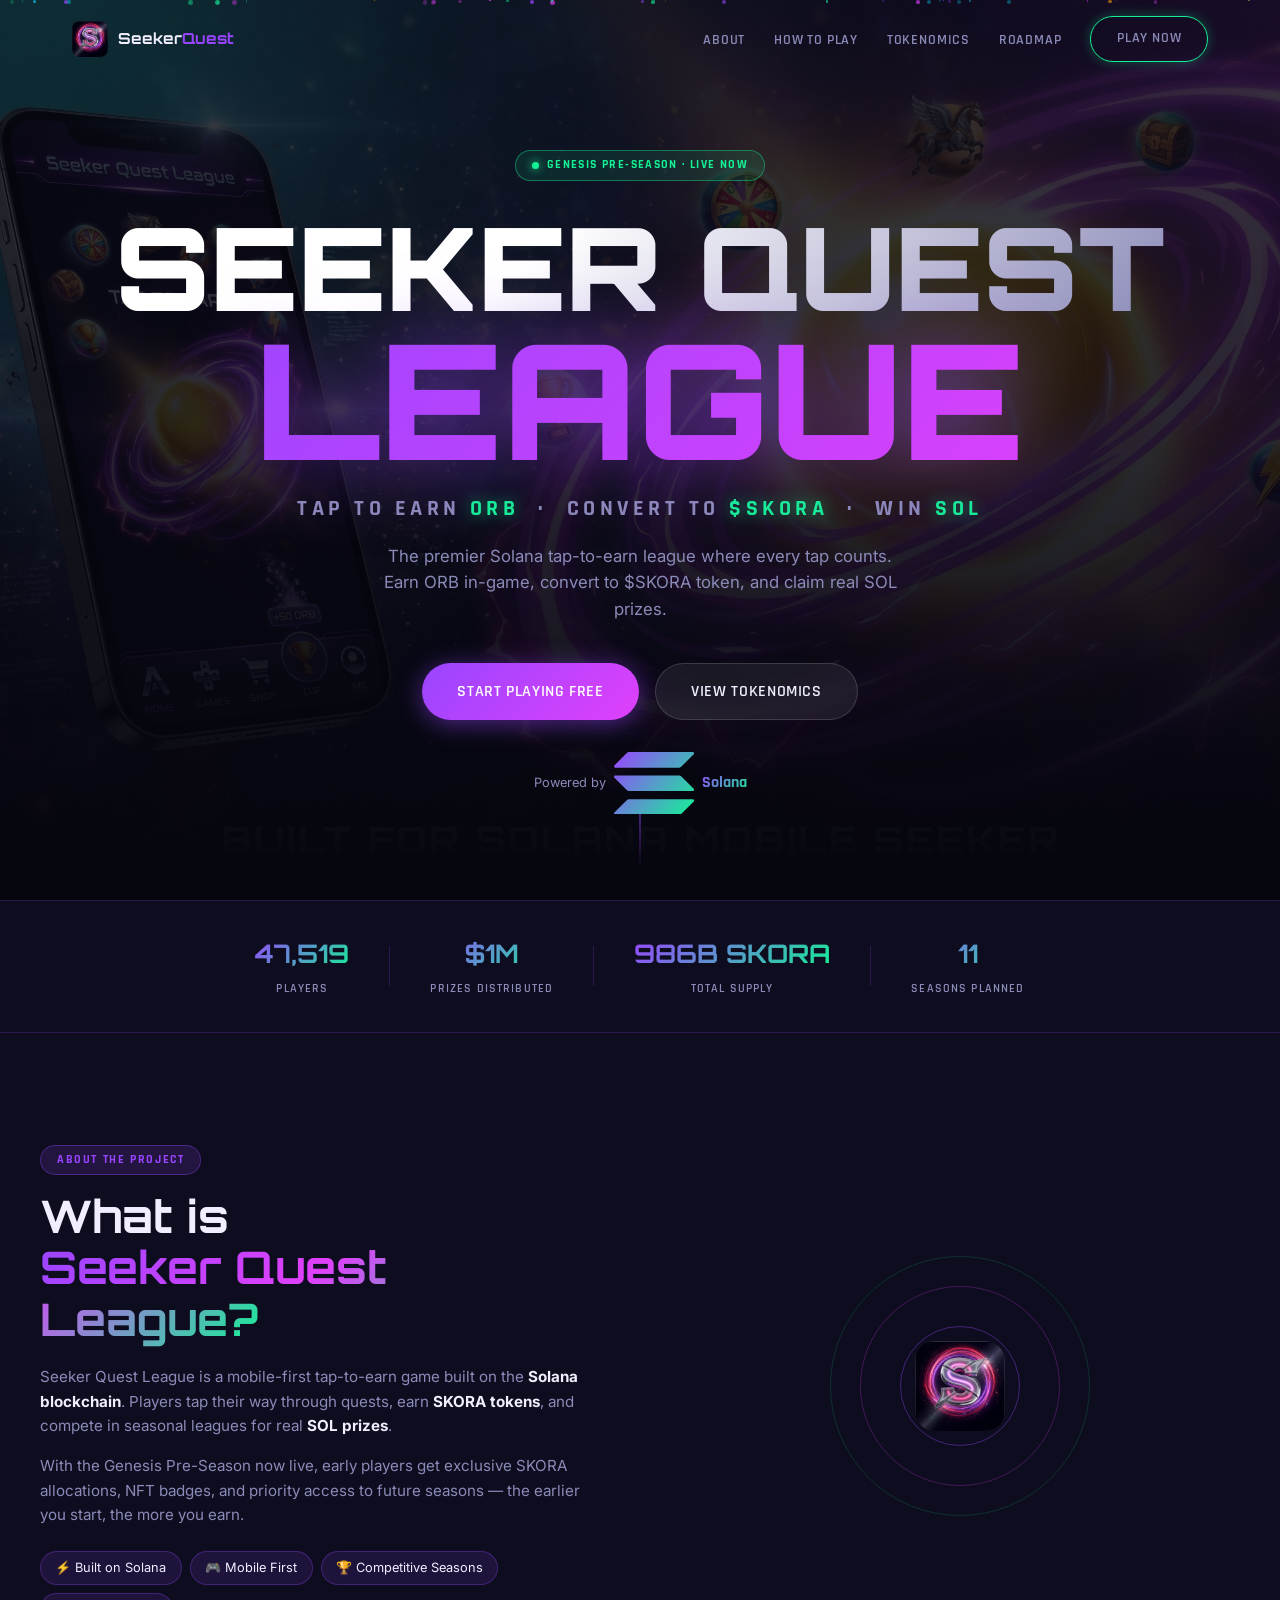
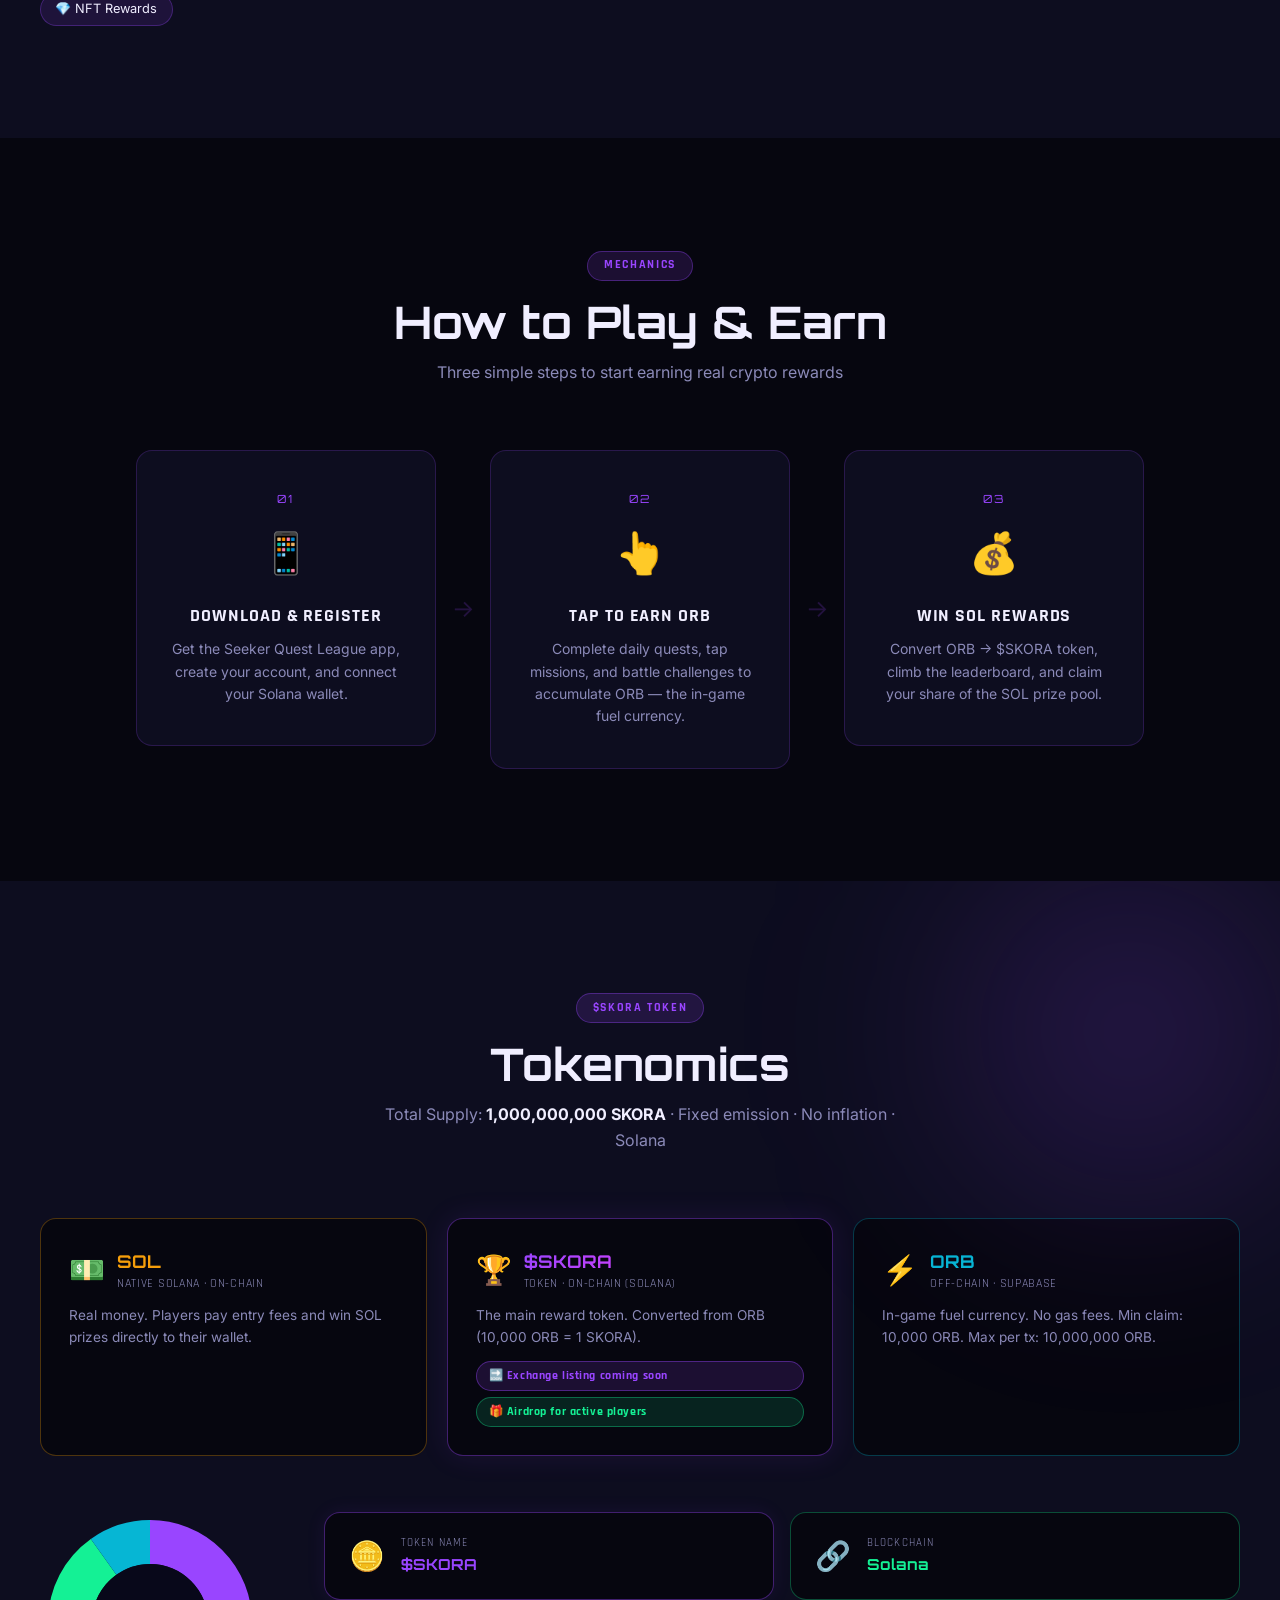
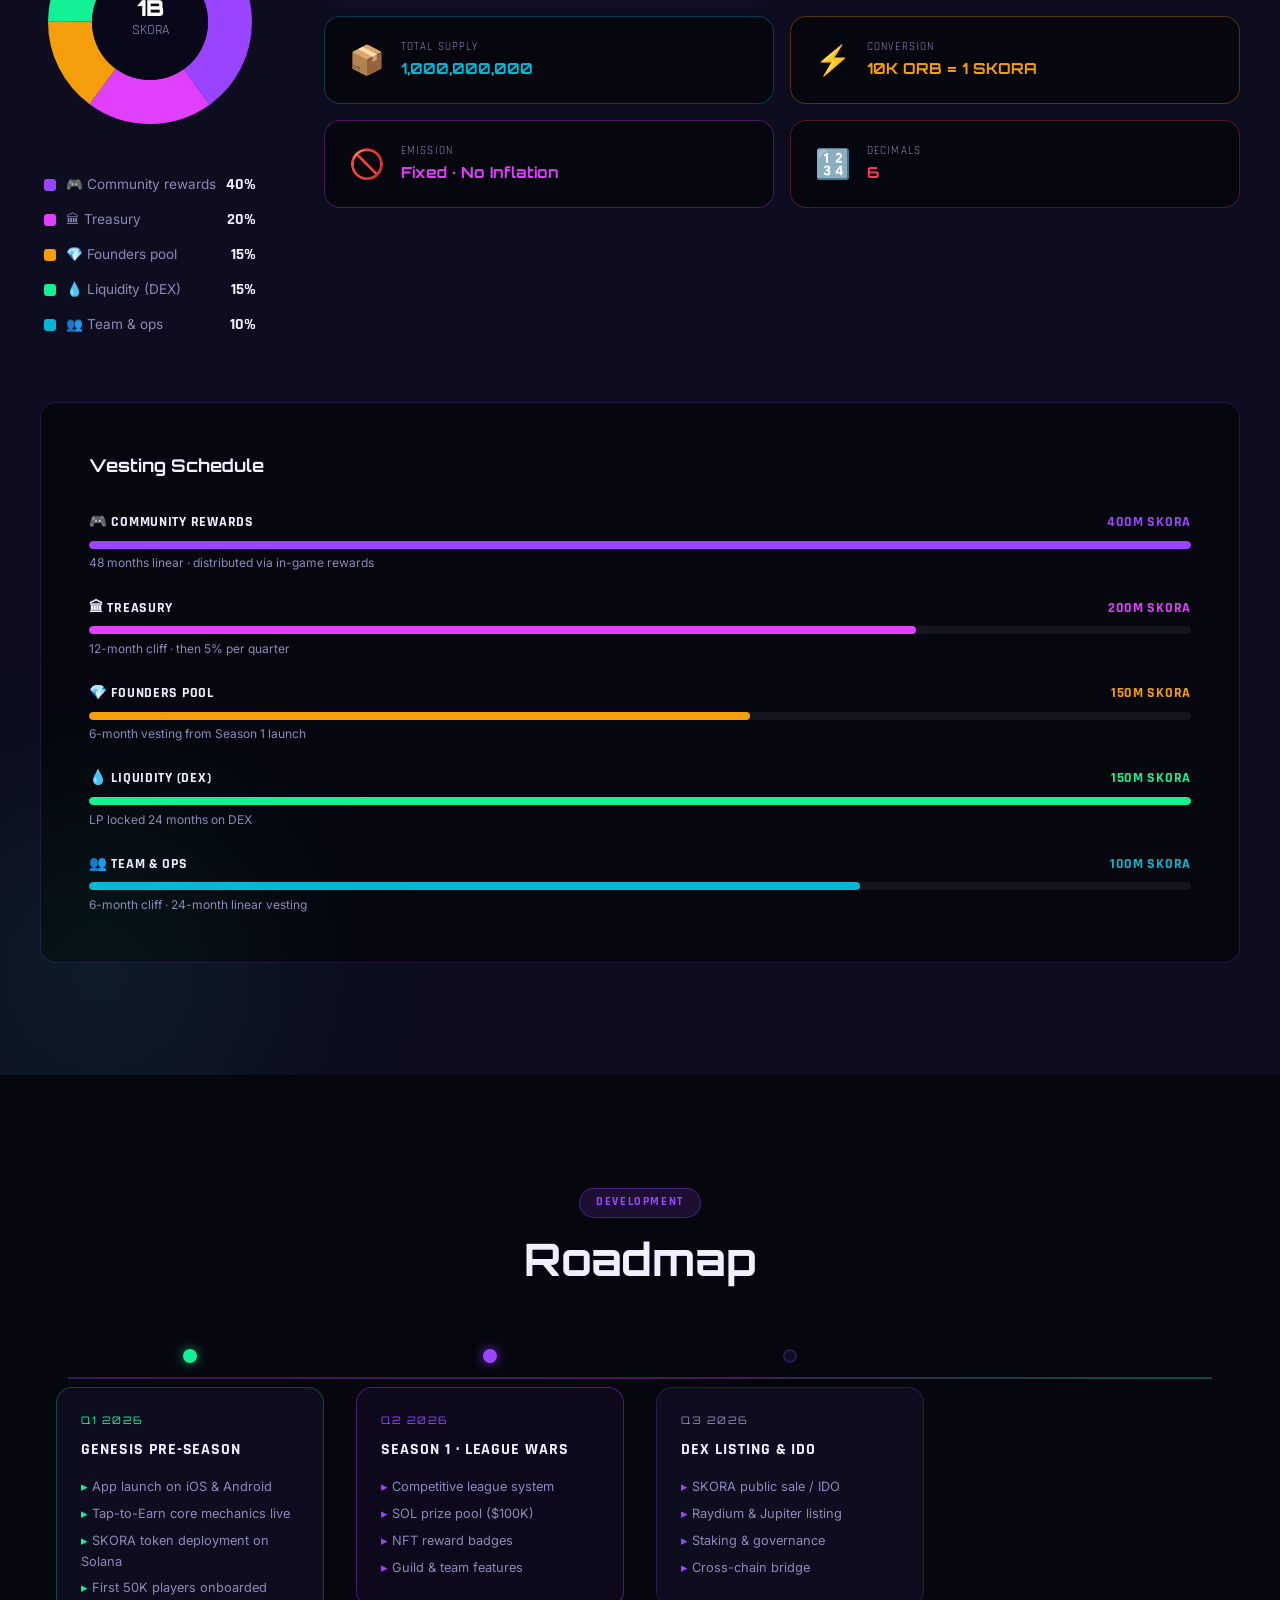
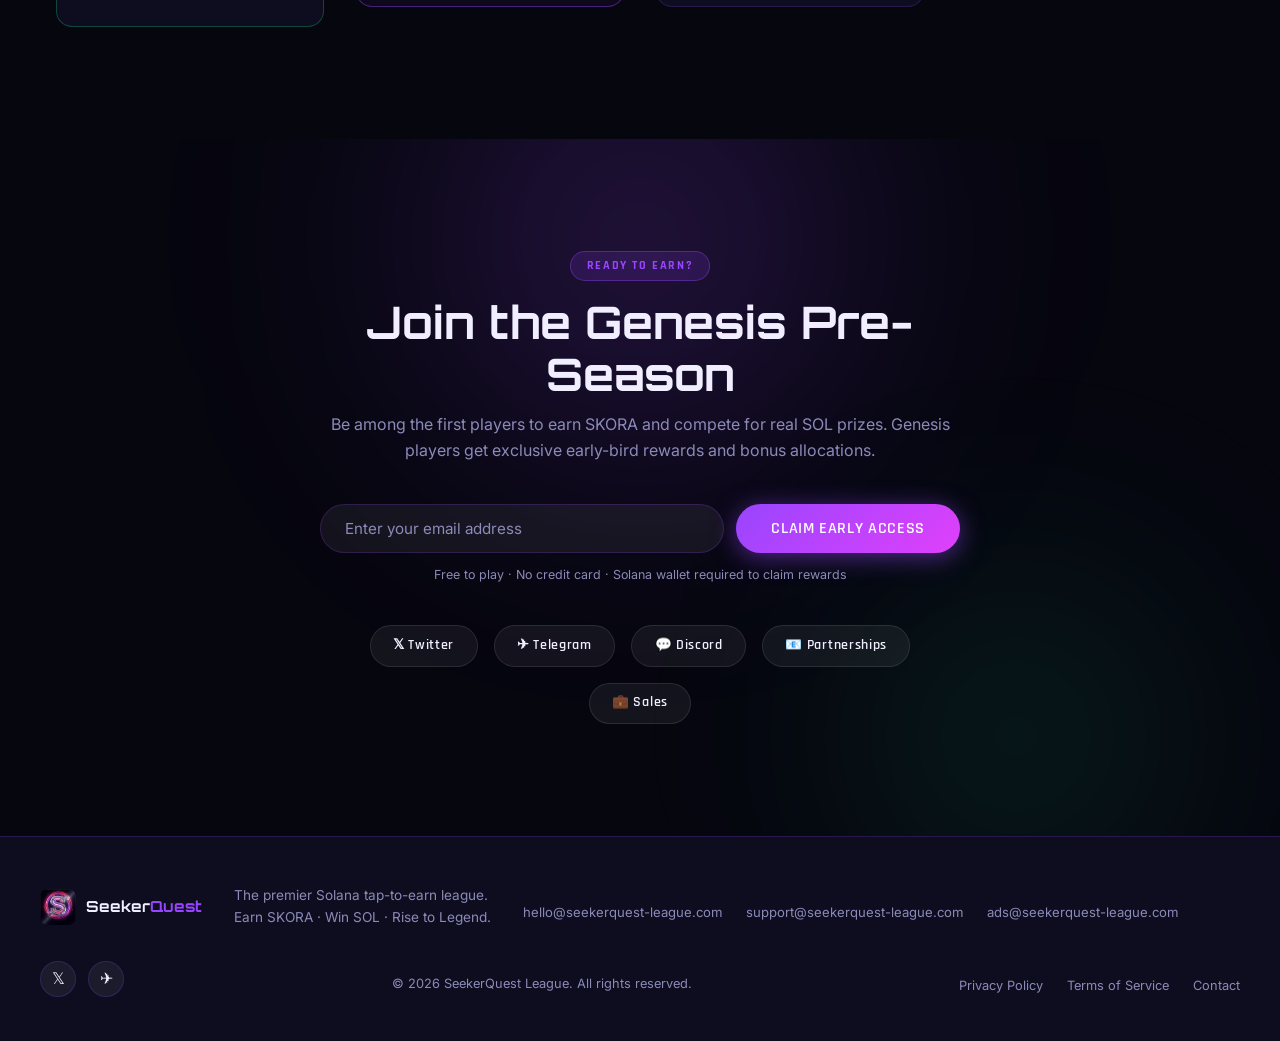
==== commit 85a231b7: "fix: translate Russian text to English in tokenomics section" ====
--- a/index.html
+++ b/index.html
@@ -196,7 +196,7 @@
               <div class="te-card__type">Native Solana · On-chain</div>
             </div>
           </div>
-          <p class="te-card__desc">Реальные деньги. Игроки платят взносы и выигрывают SOL-призы напрямую в свой кошелёк.</p>
+          <p class="te-card__desc">Real money. Players pay entry fees and win SOL prizes directly to their wallet.</p>
         </div>
         <div class="te-card te-card--skora">
           <div class="te-card__header">
@@ -206,10 +206,10 @@
               <div class="te-card__type">Token · On-chain (Solana)</div>
             </div>
           </div>
-          <p class="te-card__desc">Основной токен наград. Конвертируется из ORB (10 000 ORB = 1 SKORA).</p>
+          <p class="te-card__desc">The main reward token. Converted from ORB (10,000 ORB = 1 SKORA).</p>
           <div class="te-card__badges">
-            <span class="te-badge te-badge--hot">🔜 Листинг на биржах скоро</span>
-            <span class="te-badge te-badge--airdrop">🎁 Аирдроп активным игрокам</span>
+            <span class="te-badge te-badge--hot">🔜 Exchange listing coming soon</span>
+            <span class="te-badge te-badge--airdrop">🎁 Airdrop for active players</span>
           </div>
         </div>
         <div class="te-card te-card--orb">
@@ -220,7 +220,7 @@
               <div class="te-card__type">Off-chain · Supabase</div>
             </div>
           </div>
-          <p class="te-card__desc">Игровая валюта. Геймплей-фьюэл без комиссий газа. Min claim: 10 000 ORB. Max per tx: 10 000 000 ORB.</p>
+          <p class="te-card__desc">In-game fuel currency. No gas fees. Min claim: 10,000 ORB. Max per tx: 10,000,000 ORB.</p>
         </div>
       </div>
 
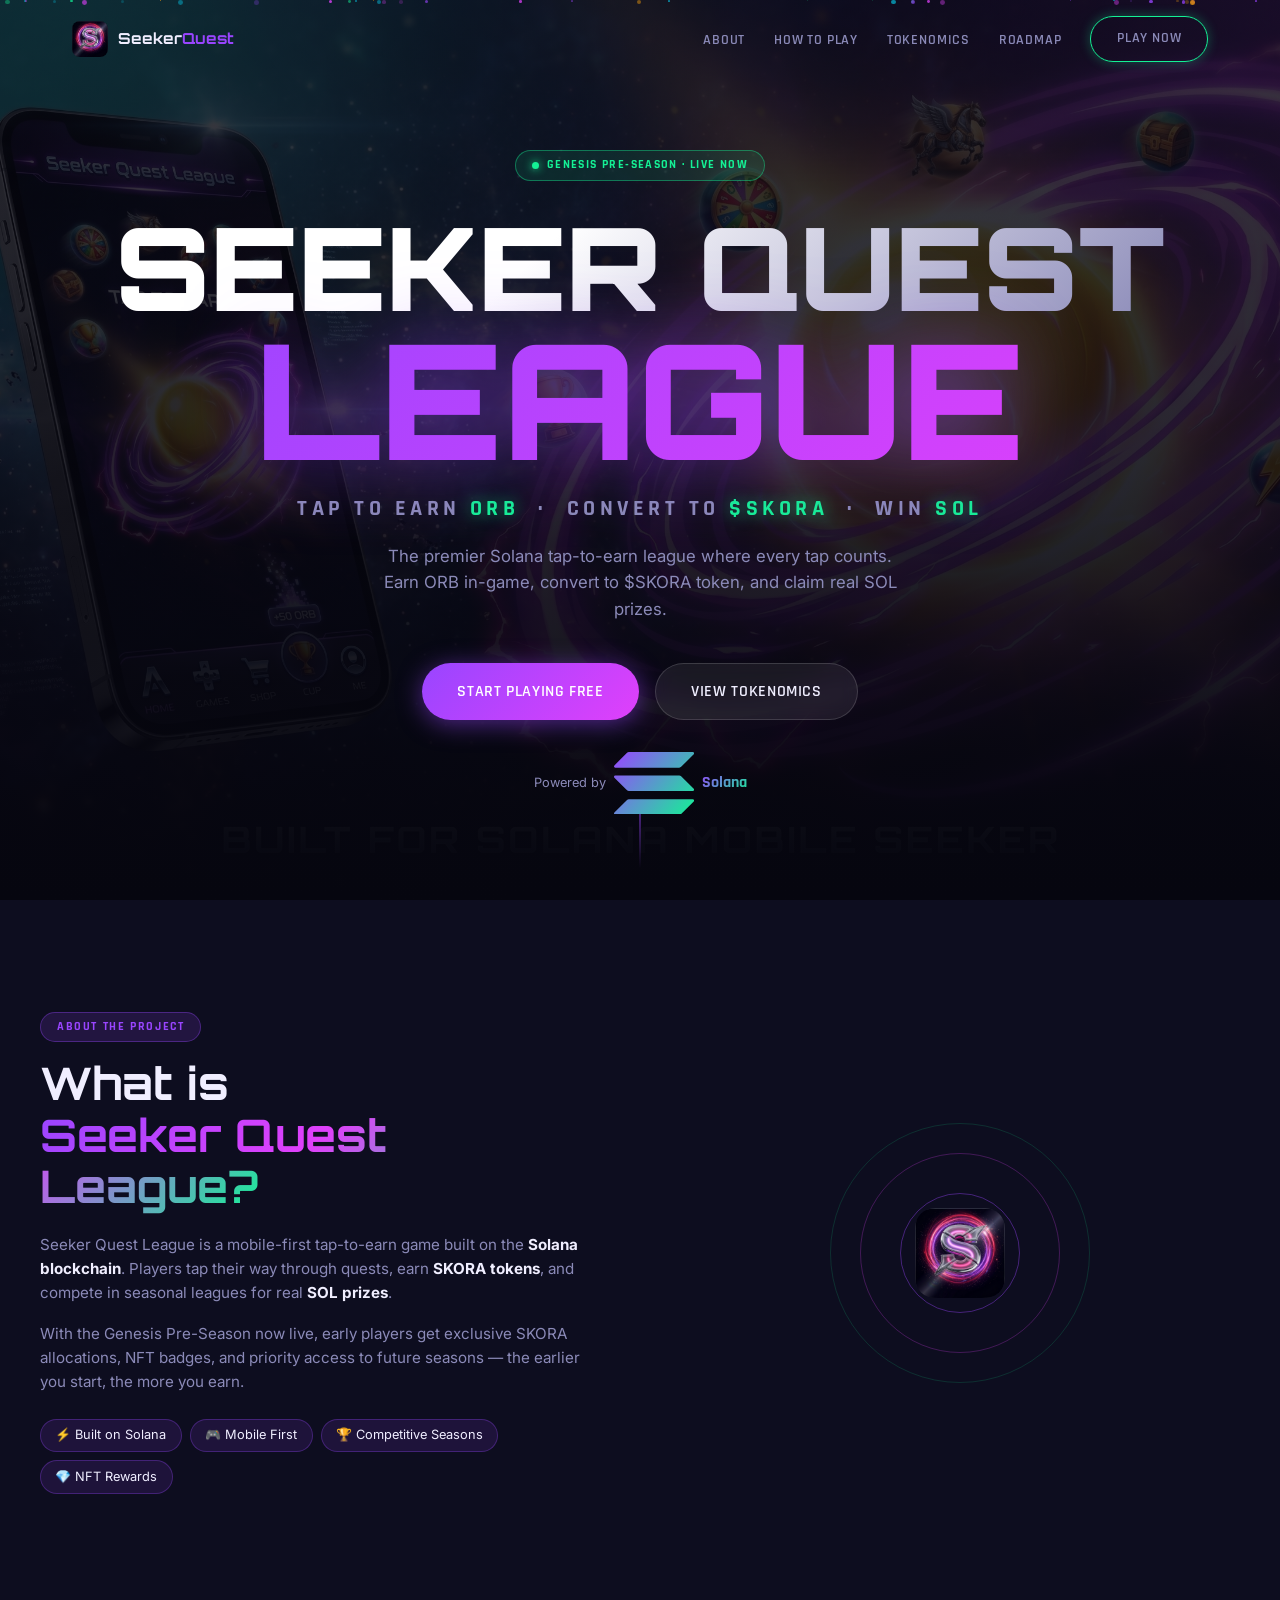
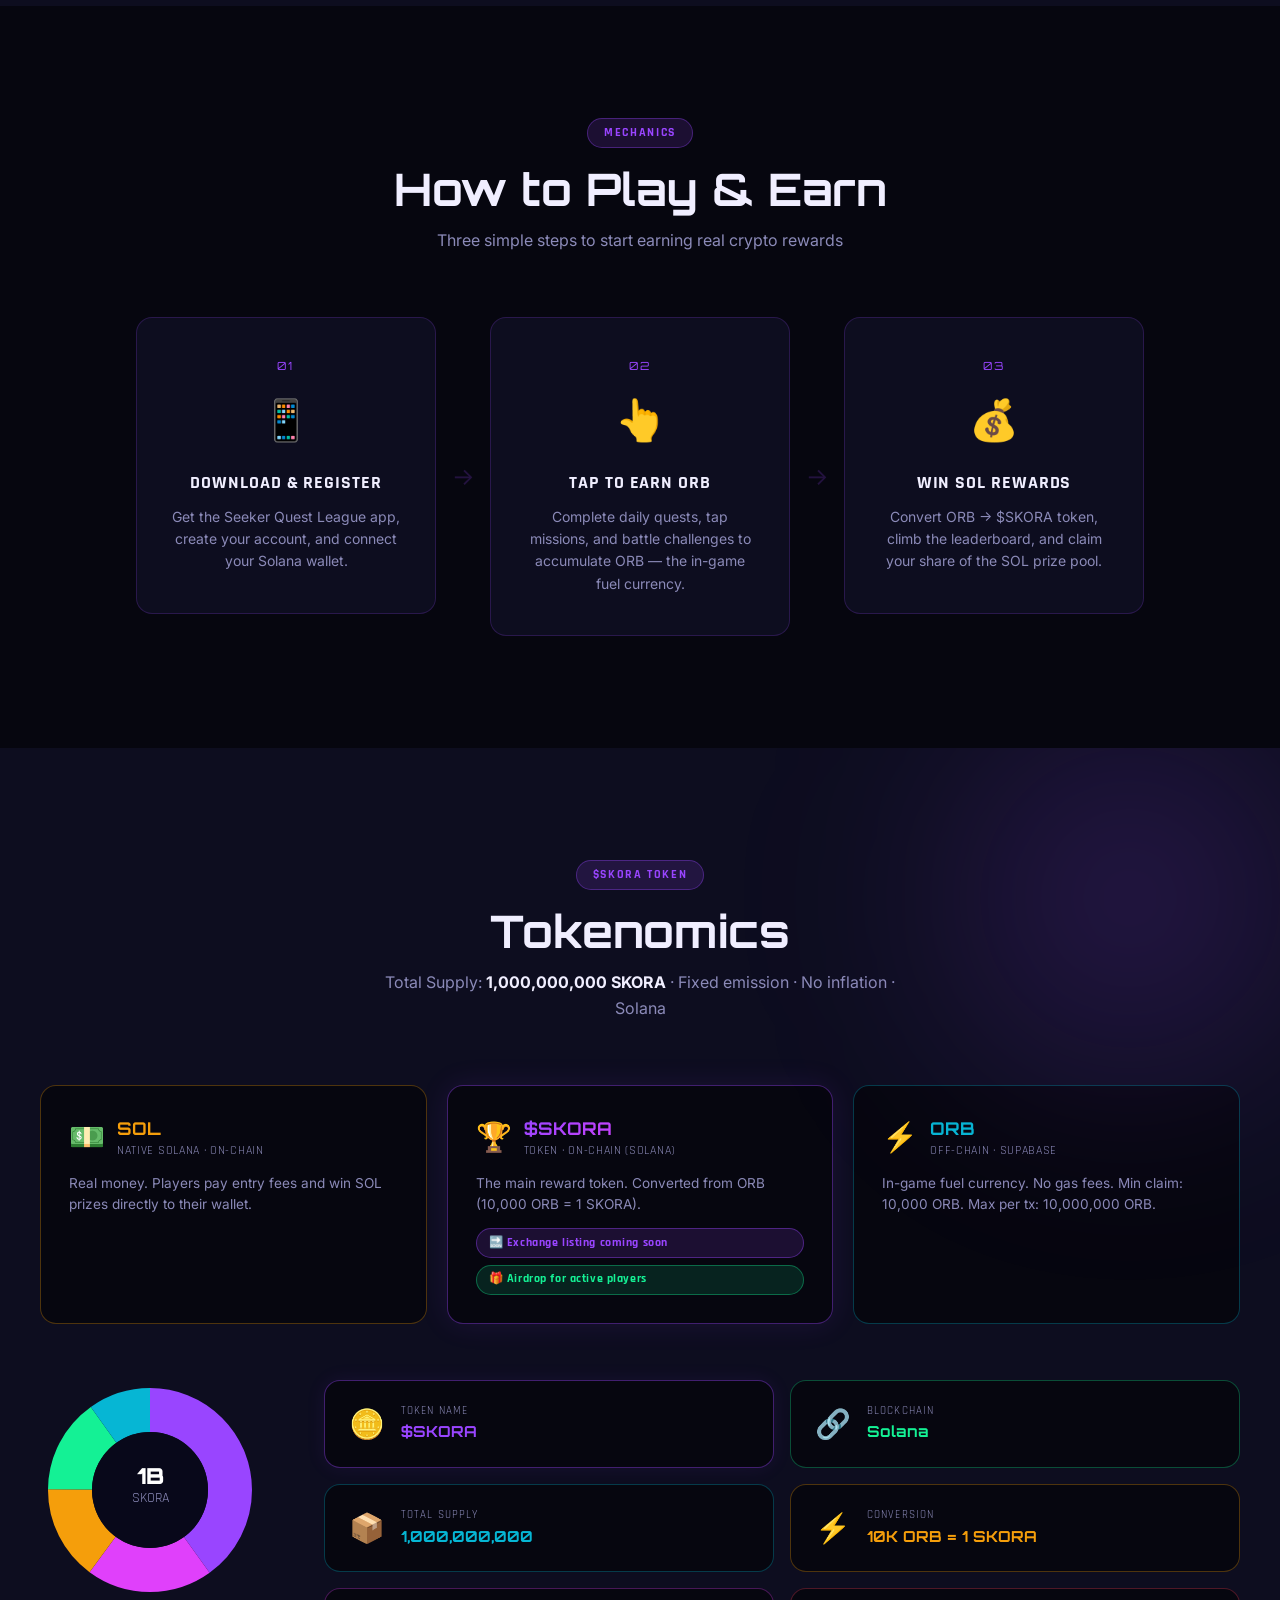
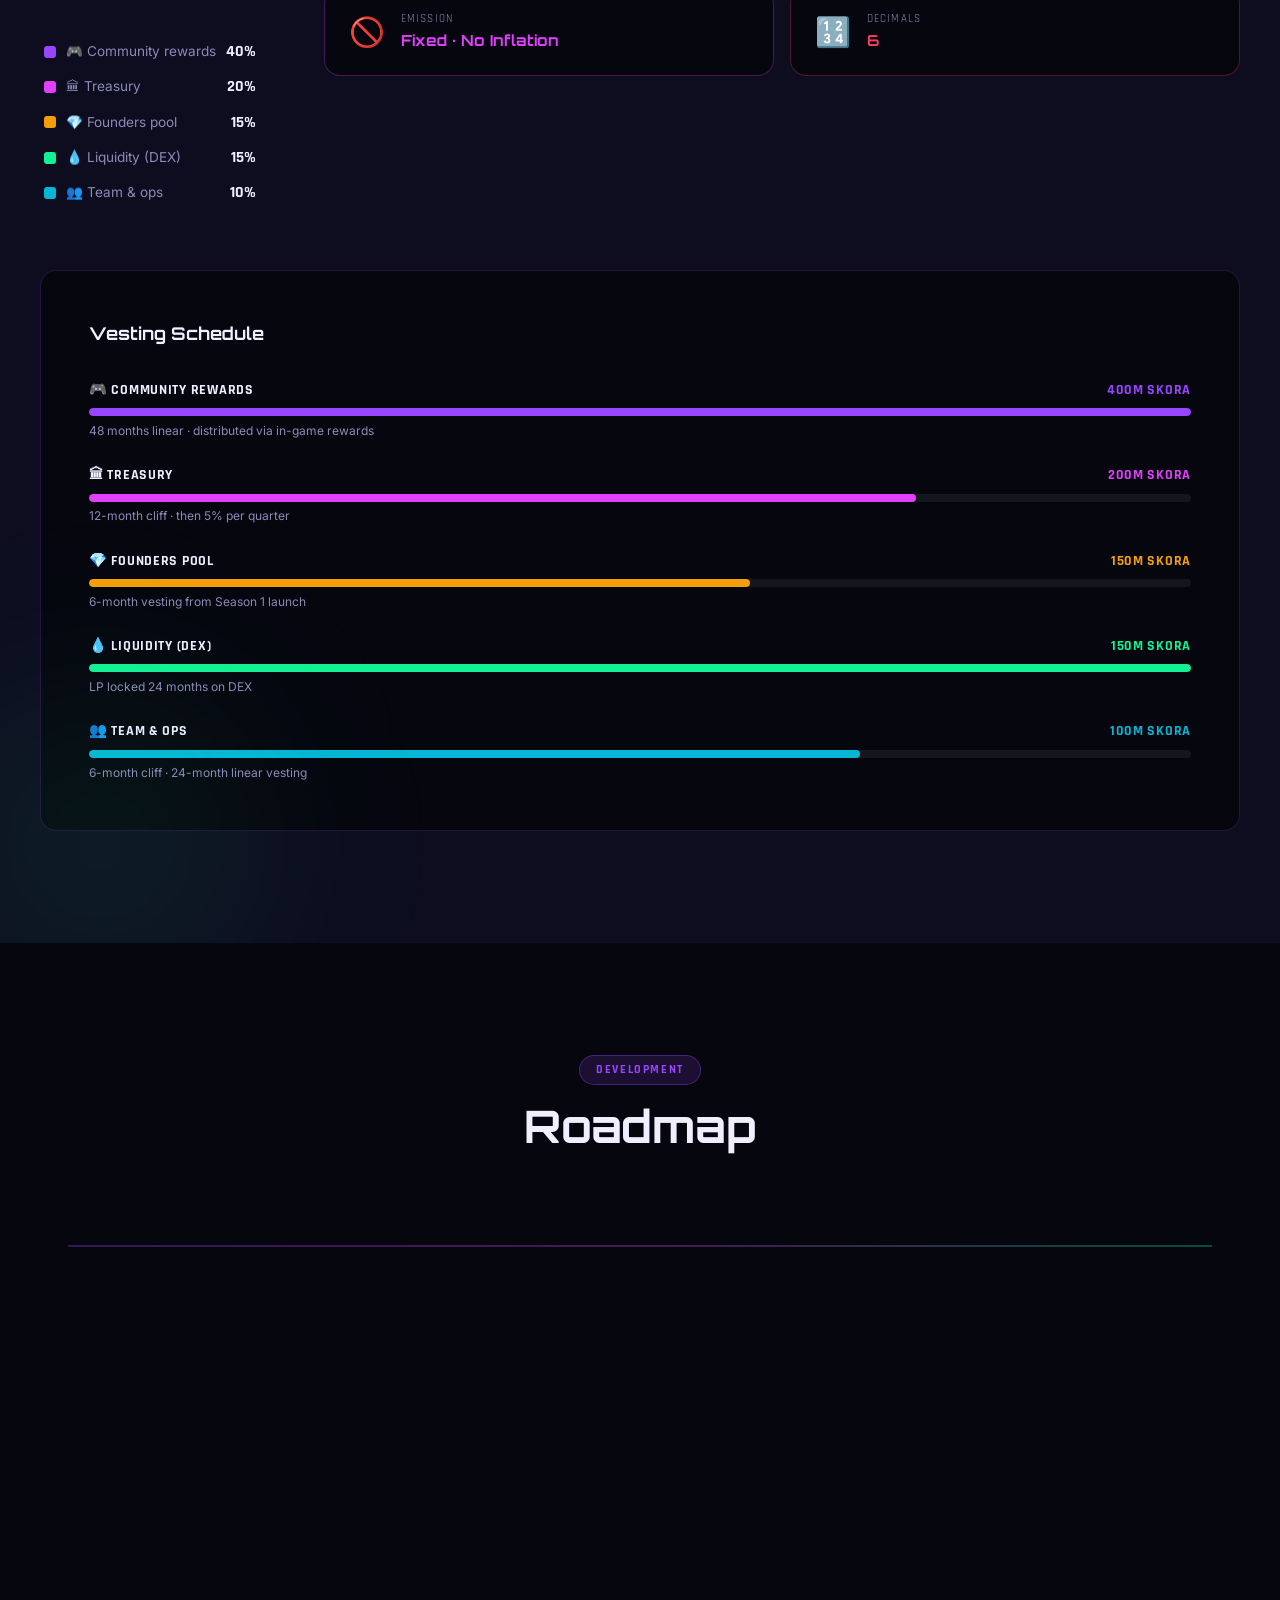
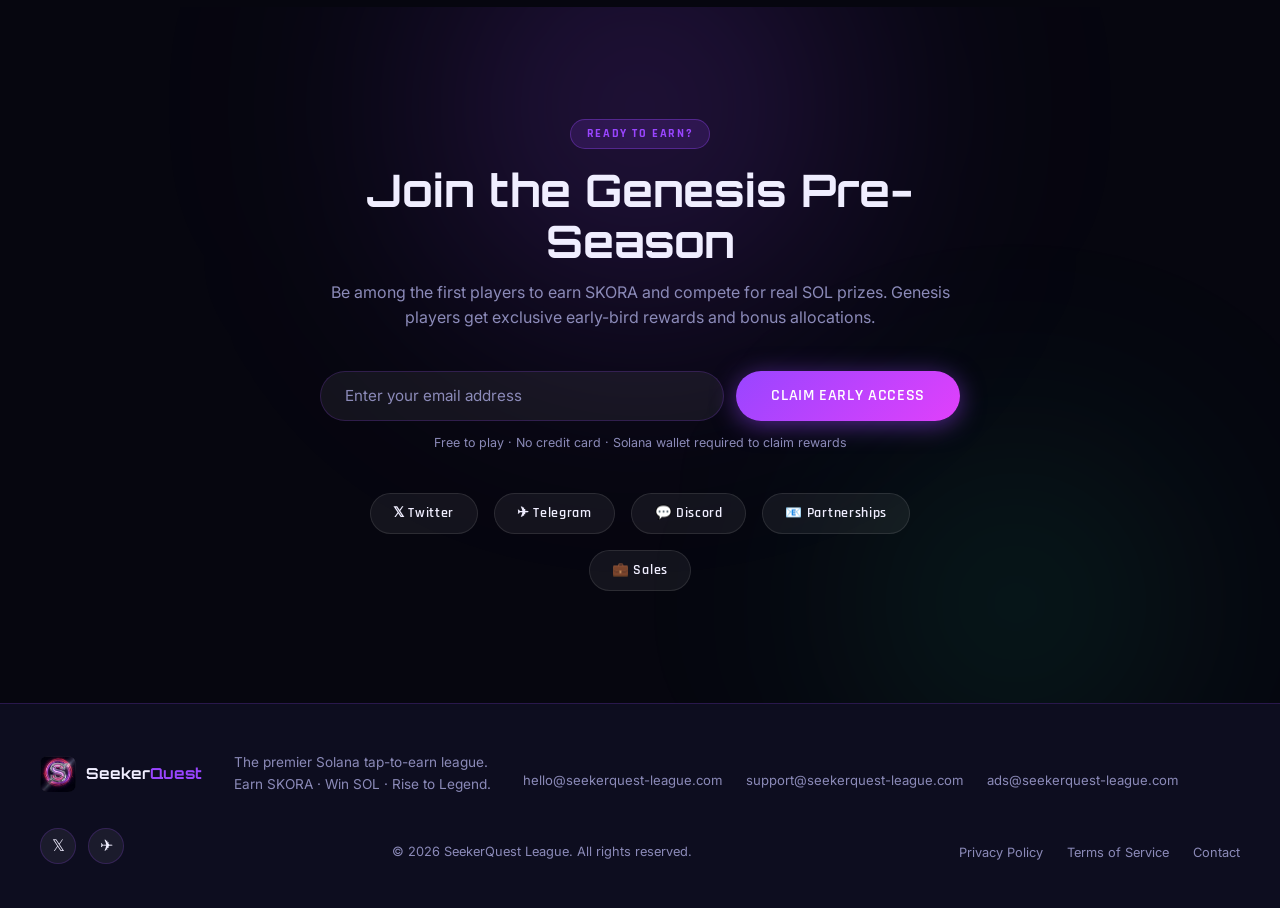
==== commit bd61344a: "fix: remove stats bar section" ====
--- a/index.html
+++ b/index.html
@@ -83,30 +83,6 @@
     </div>
   </header>
 
-  <!-- STATS BAR -->
-  <div class="statsbar">
-    <div class="statsbar__inner">
-      <div class="statitem">
-        <span class="statitem__val" data-target="48200">0</span>
-        <span class="statitem__lbl">Players</span>
-      </div>
-      <div class="statitem__sep"></div>
-      <div class="statitem">
-        <span class="statitem__val" data-prefix="$" data-target="1200000">0</span>
-        <span class="statitem__lbl">Prizes Distributed</span>
-      </div>
-      <div class="statitem__sep"></div>
-      <div class="statitem">
-        <span class="statitem__val" data-target="1000000000" data-suffix=" SKORA">0</span>
-        <span class="statitem__lbl">Total Supply</span>
-      </div>
-      <div class="statitem__sep"></div>
-      <div class="statitem">
-        <span class="statitem__val" data-target="12">0</span>
-        <span class="statitem__lbl">Seasons Planned</span>
-      </div>
-    </div>
-  </div>
 
   <!-- ABOUT -->
   <section class="section about" id="about">
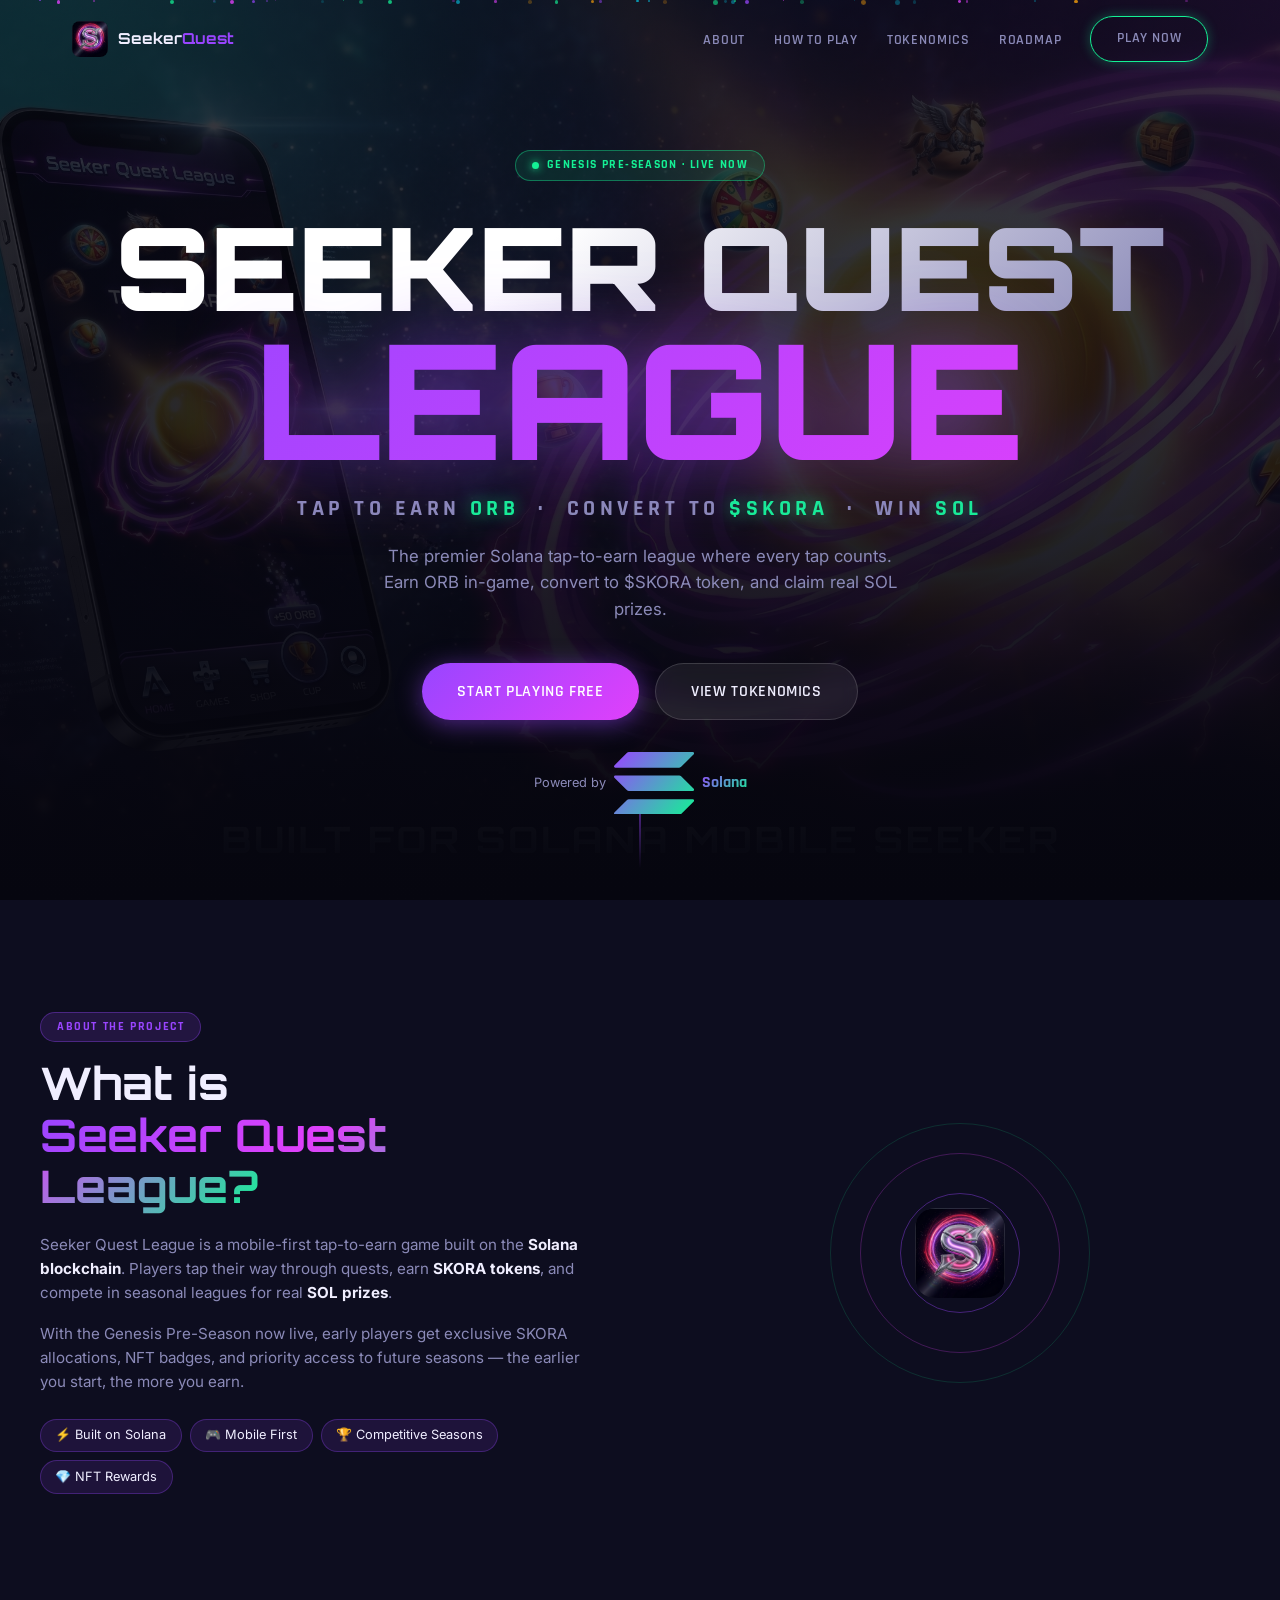
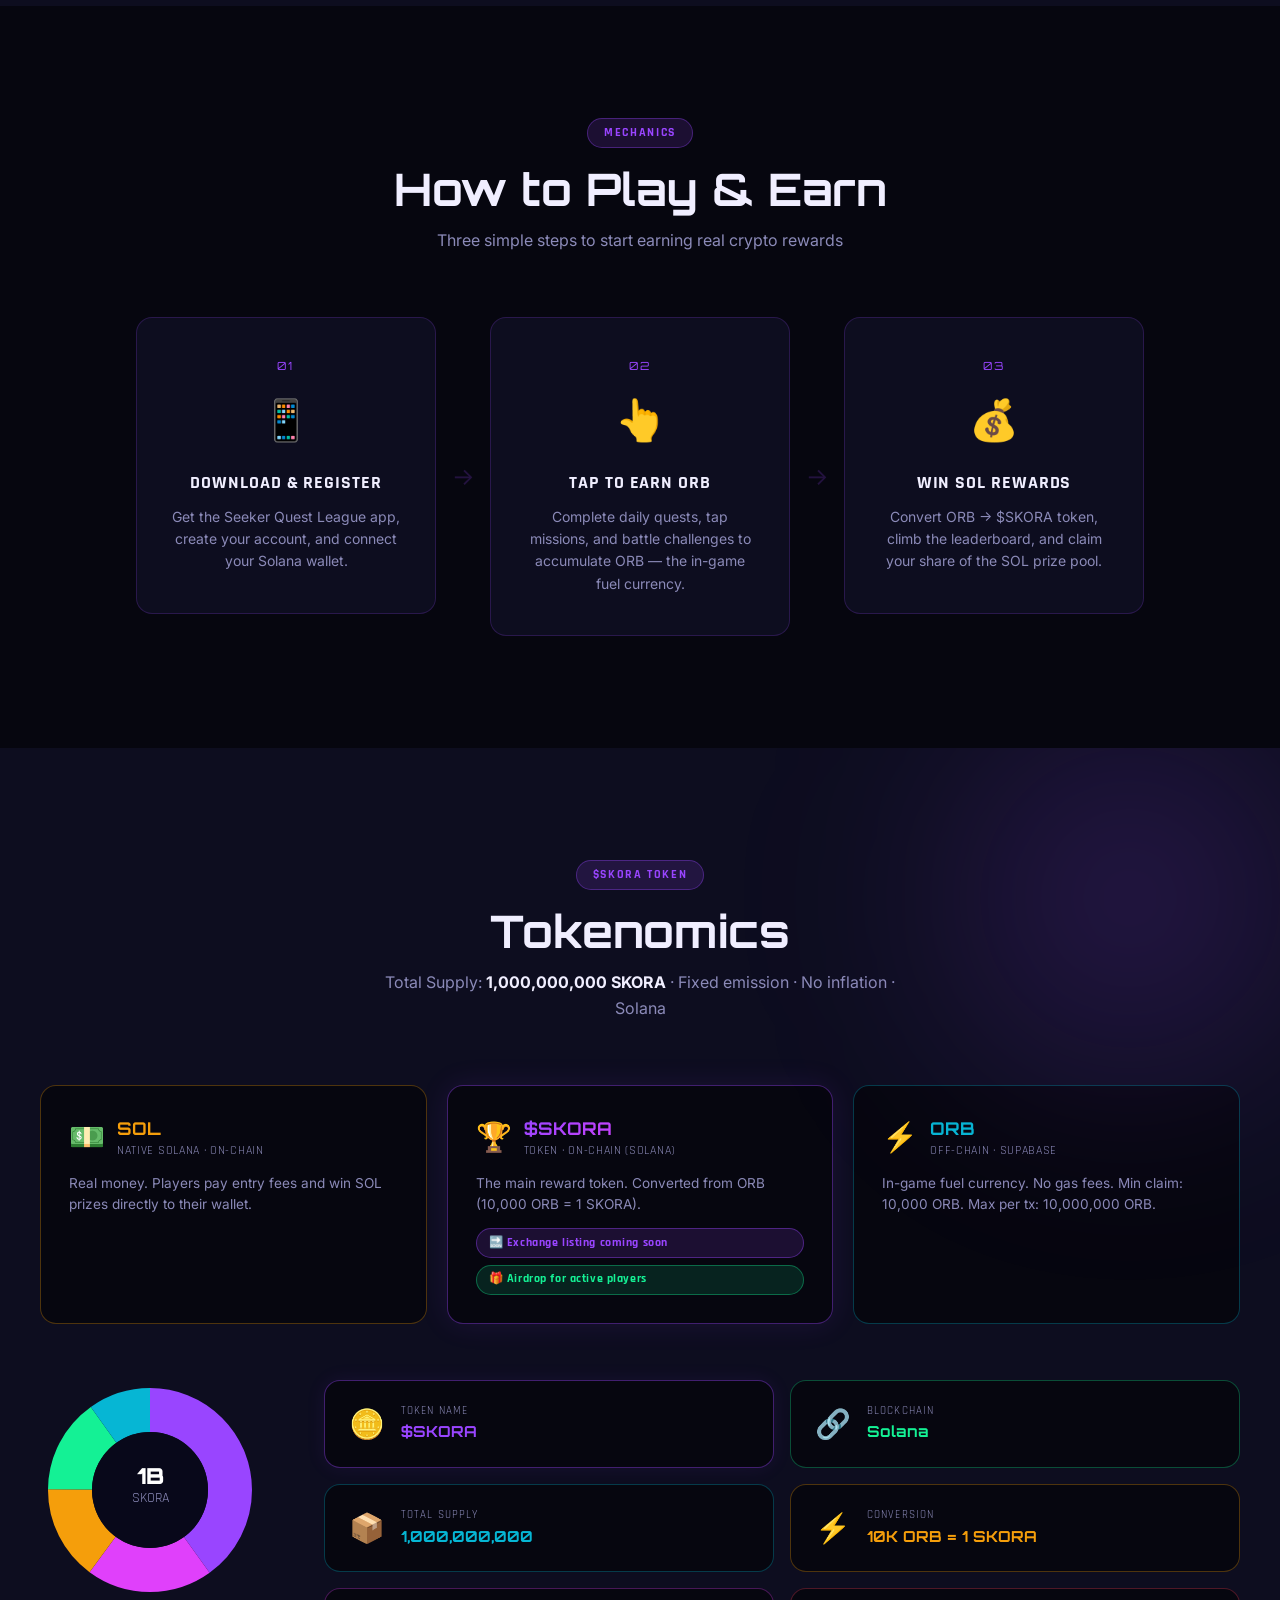
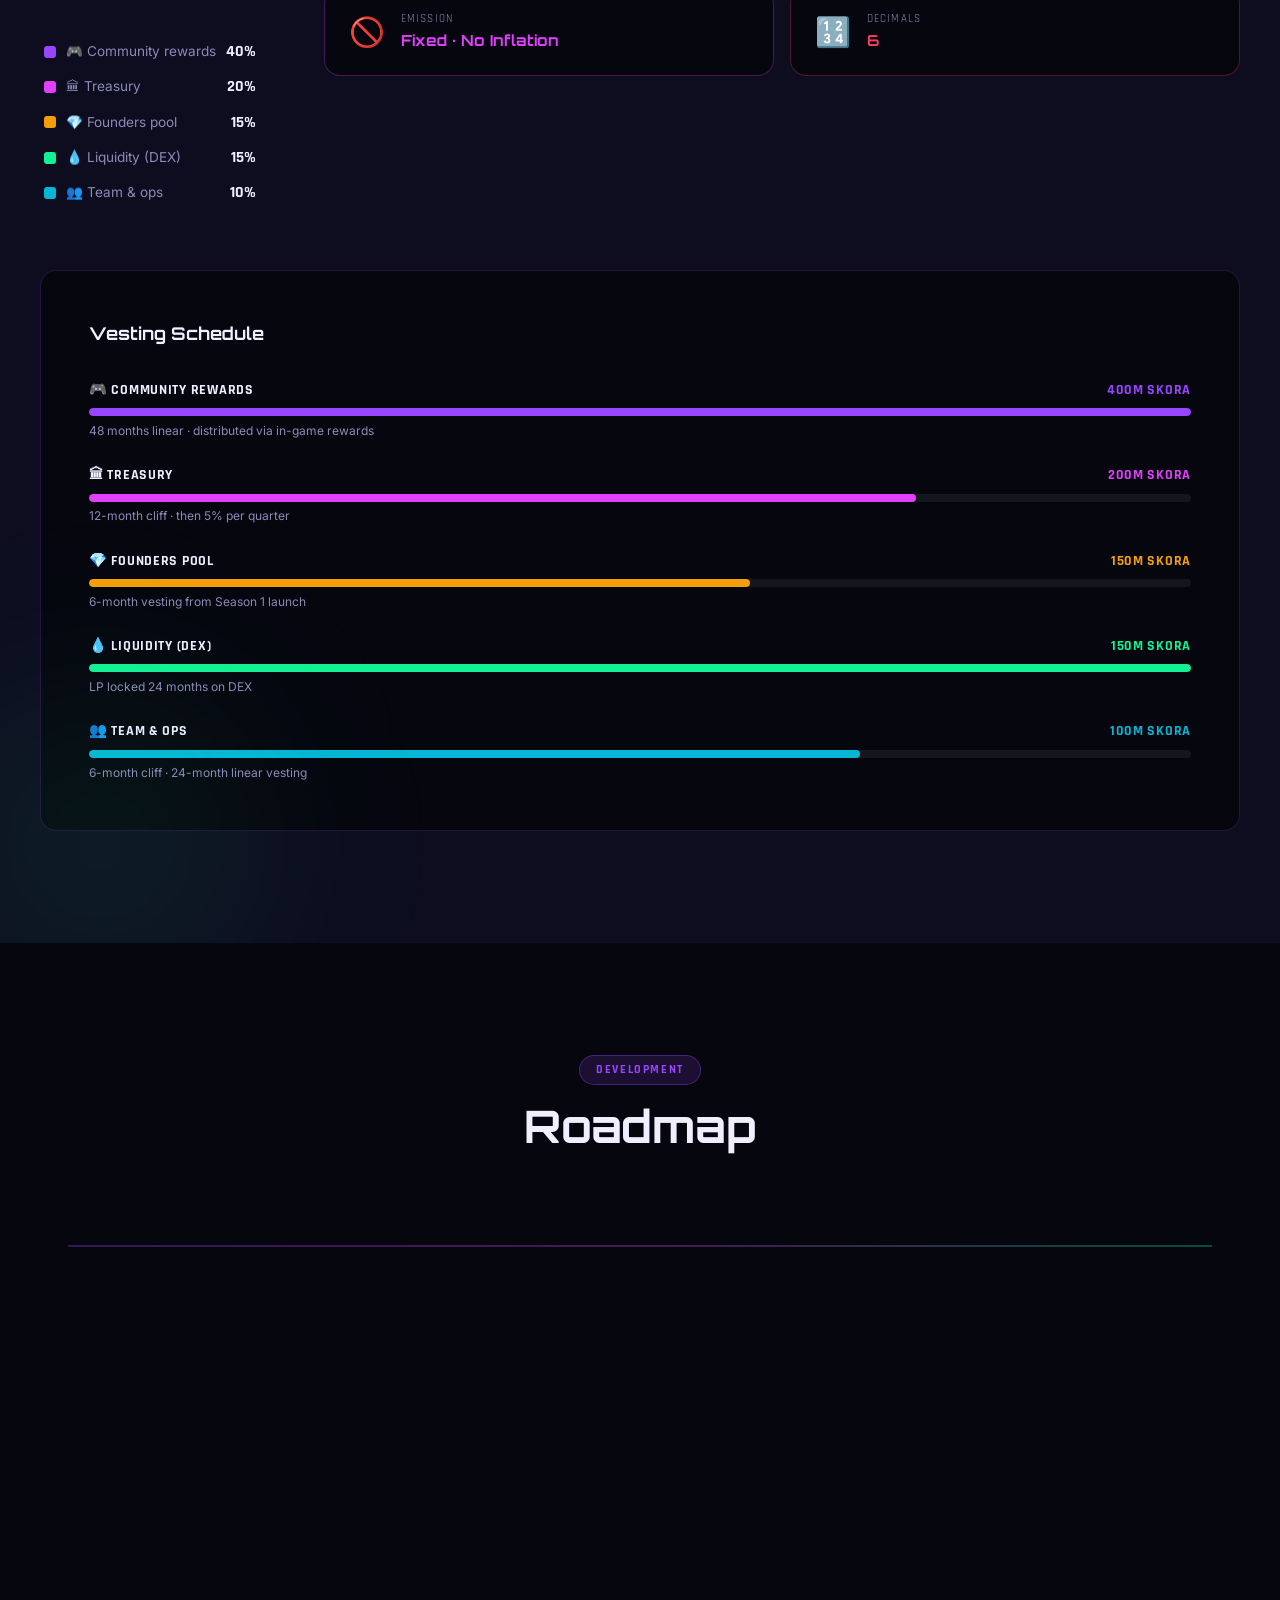
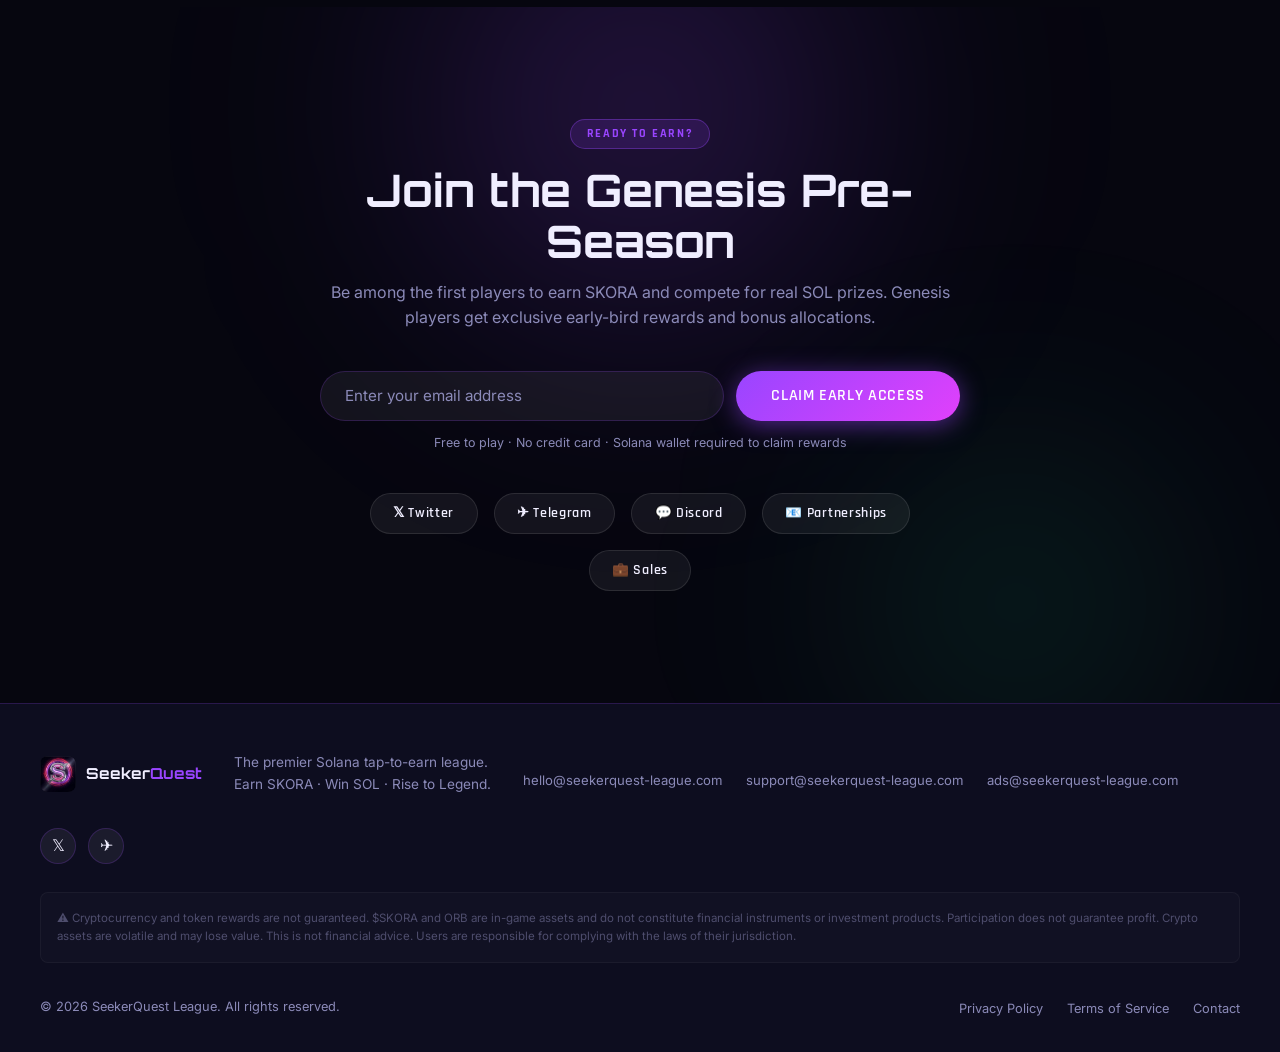
==== commit d94c8fc9: "legal: remove  claim, add financial disclaimer to footer" ====
--- a/index.html
+++ b/index.html
@@ -359,7 +359,7 @@
             <h4>Season 1 · League Wars</h4>
             <ul>
               <li>Competitive league system</li>
-              <li>SOL prize pool ($100K)</li>
+              <li>SOL prize pool for top players</li>
               <li>NFT reward badges</li>
               <li>Guild &amp; team features</li>
             </ul>
@@ -445,6 +445,7 @@
           <a href="https://x.com/SeekerQuestLeag" target="_blank" rel="noopener" class="footer__social">𝕏</a>
           <a href="https://t.me/seekerleague" target="_blank" rel="noopener" class="footer__social">✈</a>
         </div>
+        <p class="footer__disclaimer">⚠ Cryptocurrency and token rewards are not guaranteed. $SKORA and ORB are in-game assets and do not constitute financial instruments or investment products. Participation does not guarantee profit. Crypto assets are volatile and may lose value. This is not financial advice. Users are responsible for complying with the laws of their jurisdiction.</p>
         <p class="footer__copy">© 2026 SeekerQuest League. All rights reserved.</p>
         <ul class="footer__links">
           <li><a href="privacy.html">Privacy Policy</a></li>
--- a/styles.css
+++ b/styles.css
@@ -266,6 +266,7 @@
 .footer__socials { display: flex; gap: .75rem; margin-bottom: .75rem; }
 .footer__social { width: 36px; height: 36px; display: flex; align-items: center; justify-content: center; border-radius: 50%; background: rgba(255,255,255,.06); border: 1px solid var(--border); font-size: 1rem; transition: var(--tr); }
 .footer__social:hover { background: rgba(153,69,255,.2); border-color: var(--purple); transform: translateY(-2px); }
+.footer__disclaimer { font-size: .72rem; color: rgba(139,138,184,.5); line-height: 1.6; padding: 1rem; border-radius: 8px; background: rgba(255,255,255,.02); border: 1px solid rgba(255,255,255,.04); margin-bottom: 1rem; max-width: 100%; }
 .footer__copy { font-size: .8rem; color: var(--muted); }
 .footer__links { display: flex; gap: 1.5rem; }
 .footer__links a { font-size: .8rem; color: var(--muted); transition: color var(--tr); }
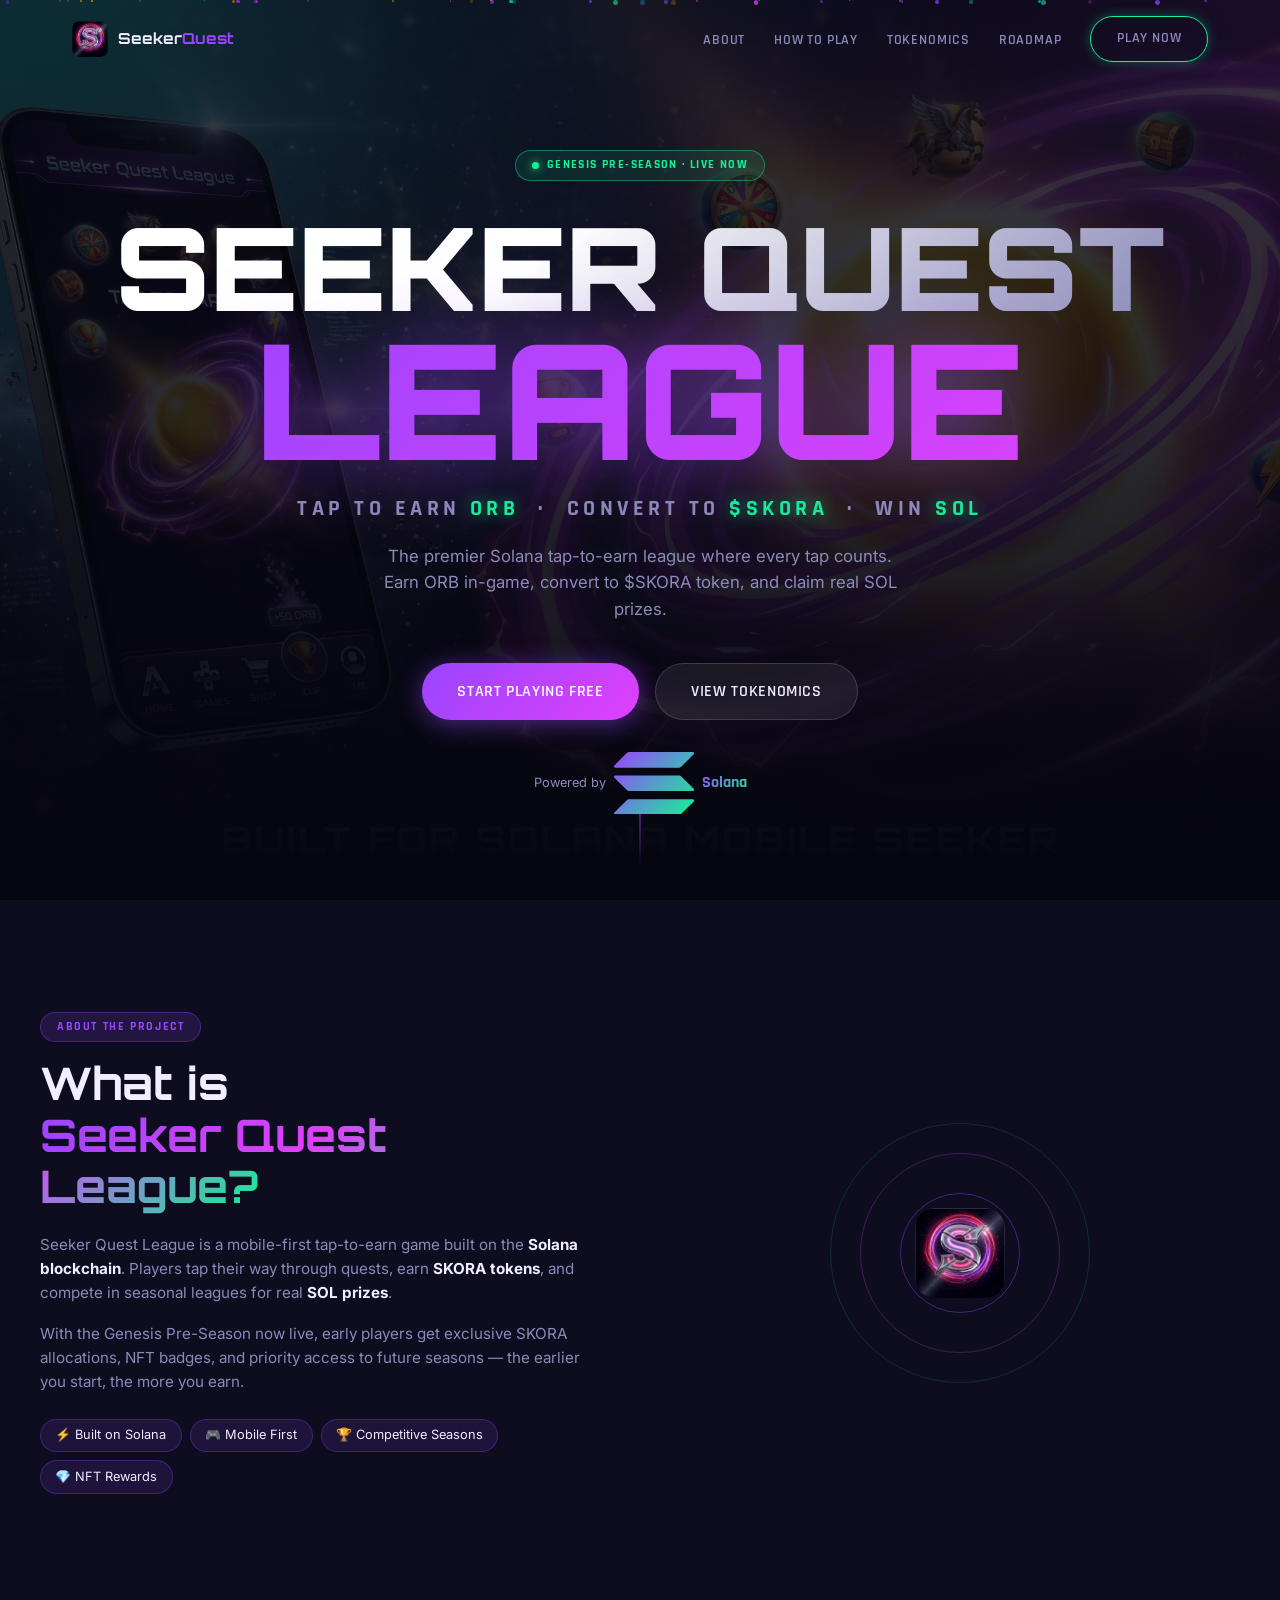
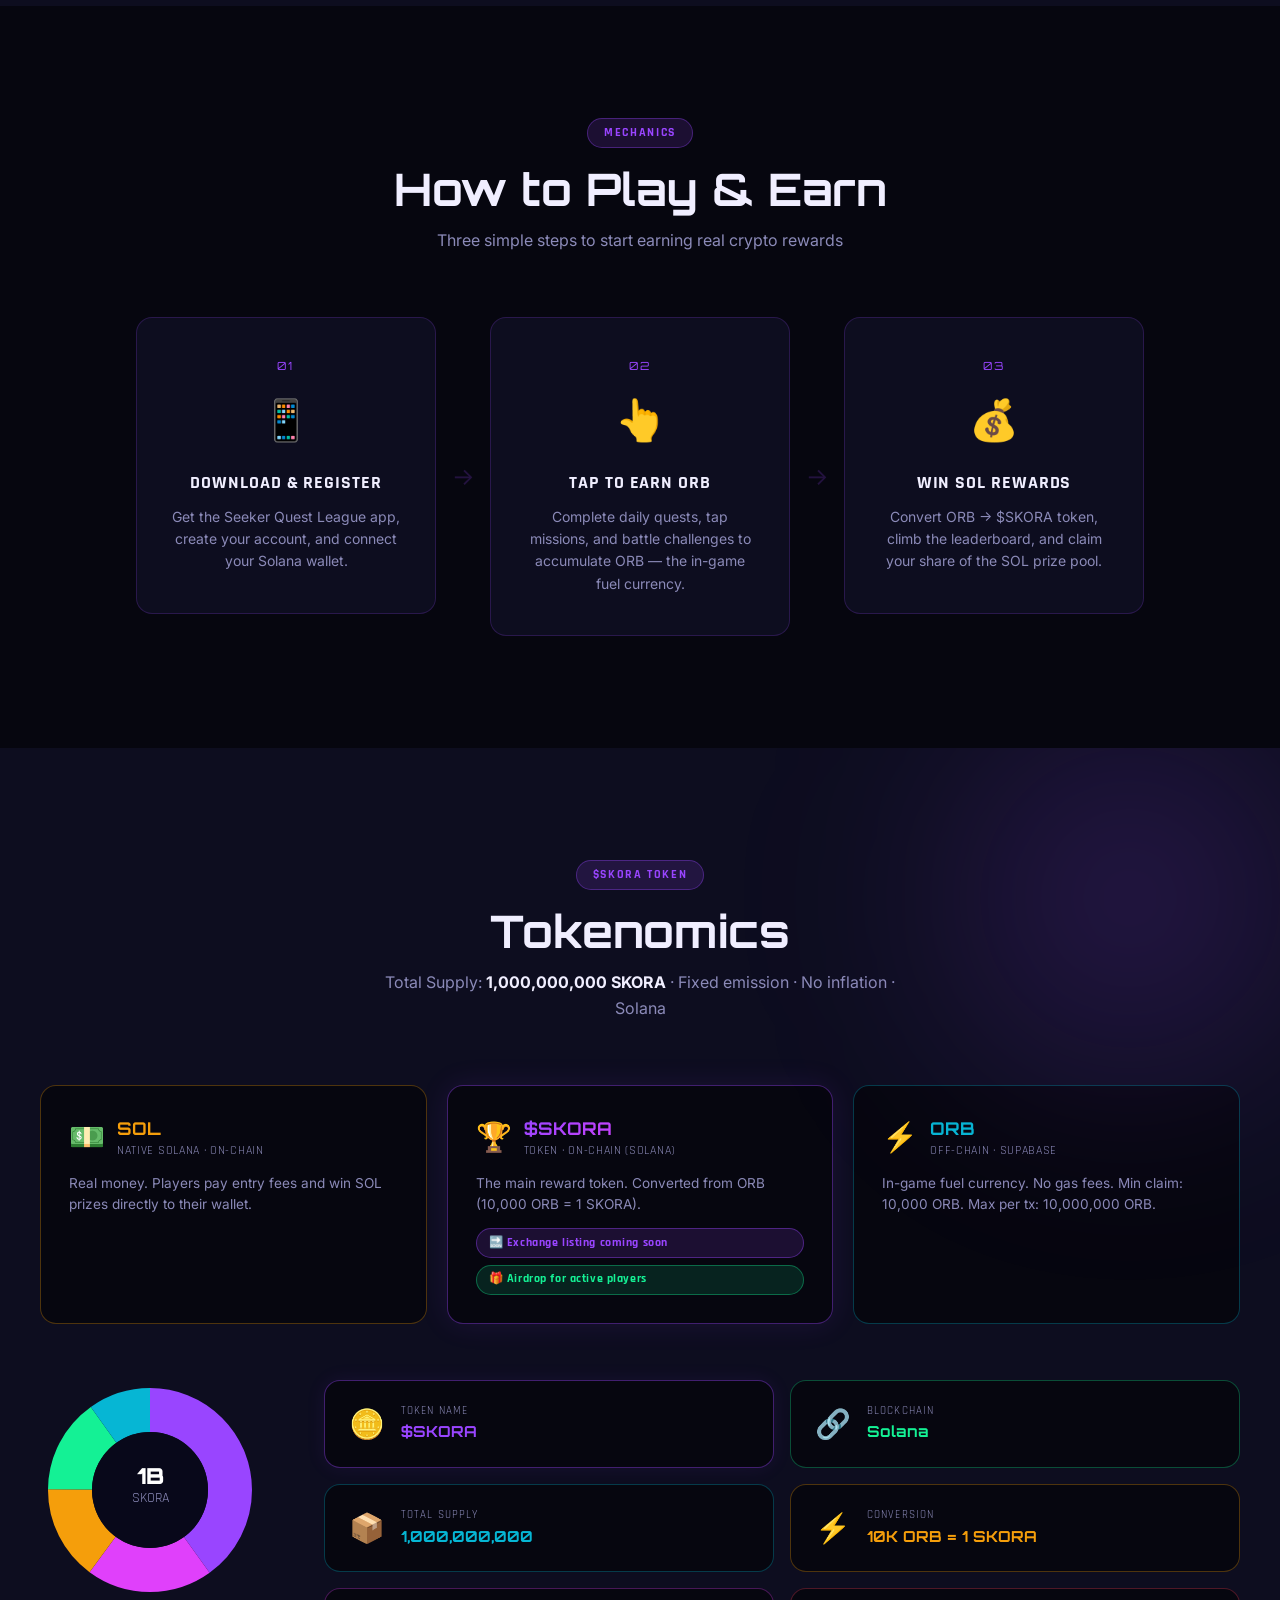
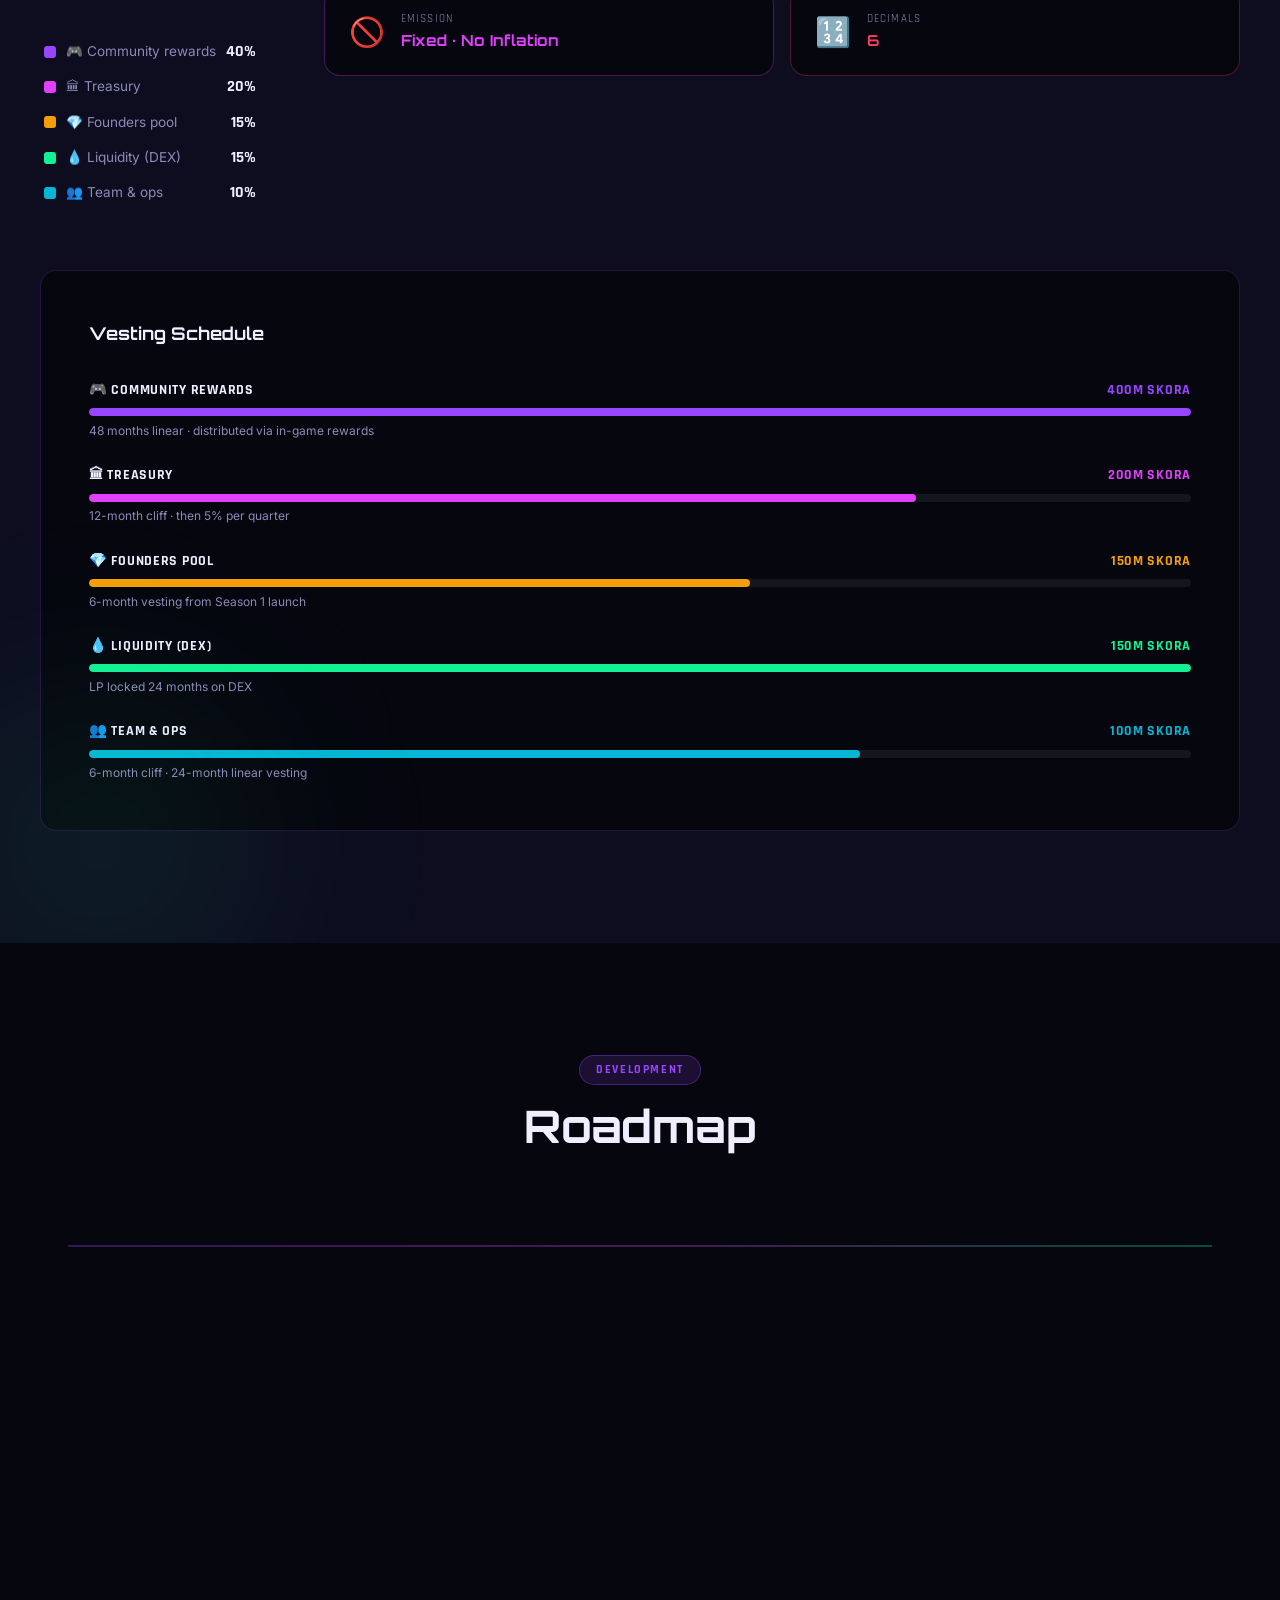
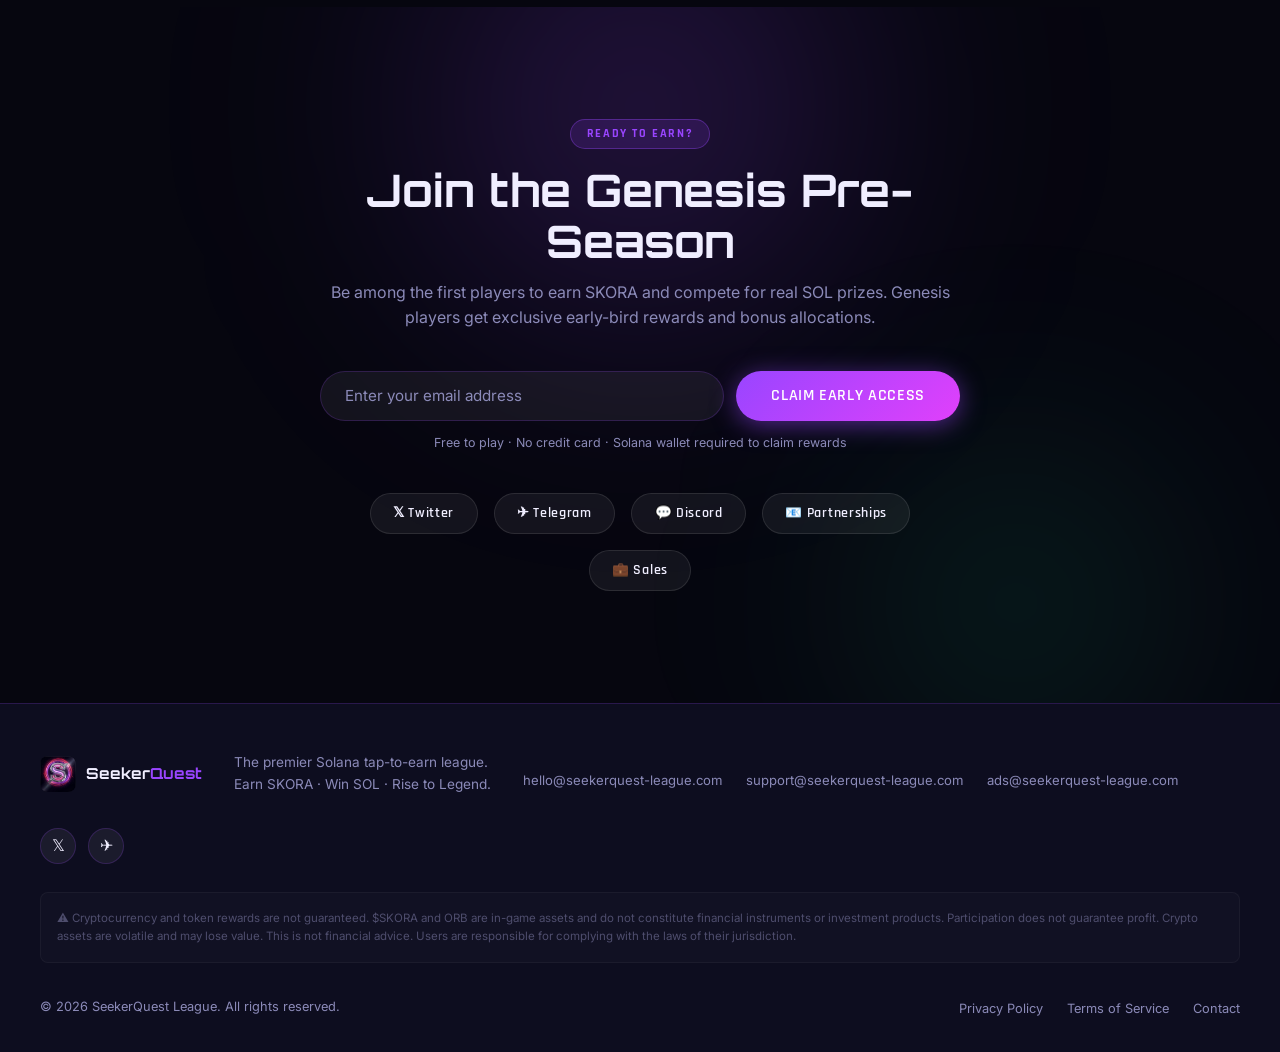
==== commit 56e1aa7d: "feat: add Terms of Service page, connect Formspree form" ====
--- a/index.html
+++ b/index.html
@@ -406,8 +406,12 @@
         <div class="section__tag">Ready to Earn?</div>
         <h2 class="section__title">Join the Genesis Pre-Season</h2>
         <p>Be among the first players to earn SKORA and compete for real SOL prizes. Genesis players get exclusive early-bird rewards and bonus allocations.</p>
-        <form class="cta__form" id="joinForm">
-          <input type="email" placeholder="Enter your email address" class="input" required />
+        <form class="cta__form" id="joinForm"
+              action="https://formspree.io/f/REPLACE_WITH_YOUR_ID"
+              method="POST">
+          <input type="email" name="email" placeholder="Enter your email address" class="input" required />
+          <input type="hidden" name="_subject" value="New Genesis Seeker signup — SeekerQuest League"/>
+          <input type="hidden" name="_next" value="https://seekerquest-league.com/#join"/>
           <button type="submit" class="btn btn--primary btn--lg">Claim Early Access</button>
         </form>
         <p class="cta__note">Free to play · No credit card · Solana wallet required to claim rewards</p>
@@ -449,7 +453,7 @@
         <p class="footer__copy">© 2026 SeekerQuest League. All rights reserved.</p>
         <ul class="footer__links">
           <li><a href="privacy.html">Privacy Policy</a></li>
-          <li><a href="#">Terms of Service</a></li>
+          <li><a href="terms.html">Terms of Service</a></li>
           <li><a href="mailto:hello@seekerquest-league.com">Contact</a></li>
         </ul>
       </div>
